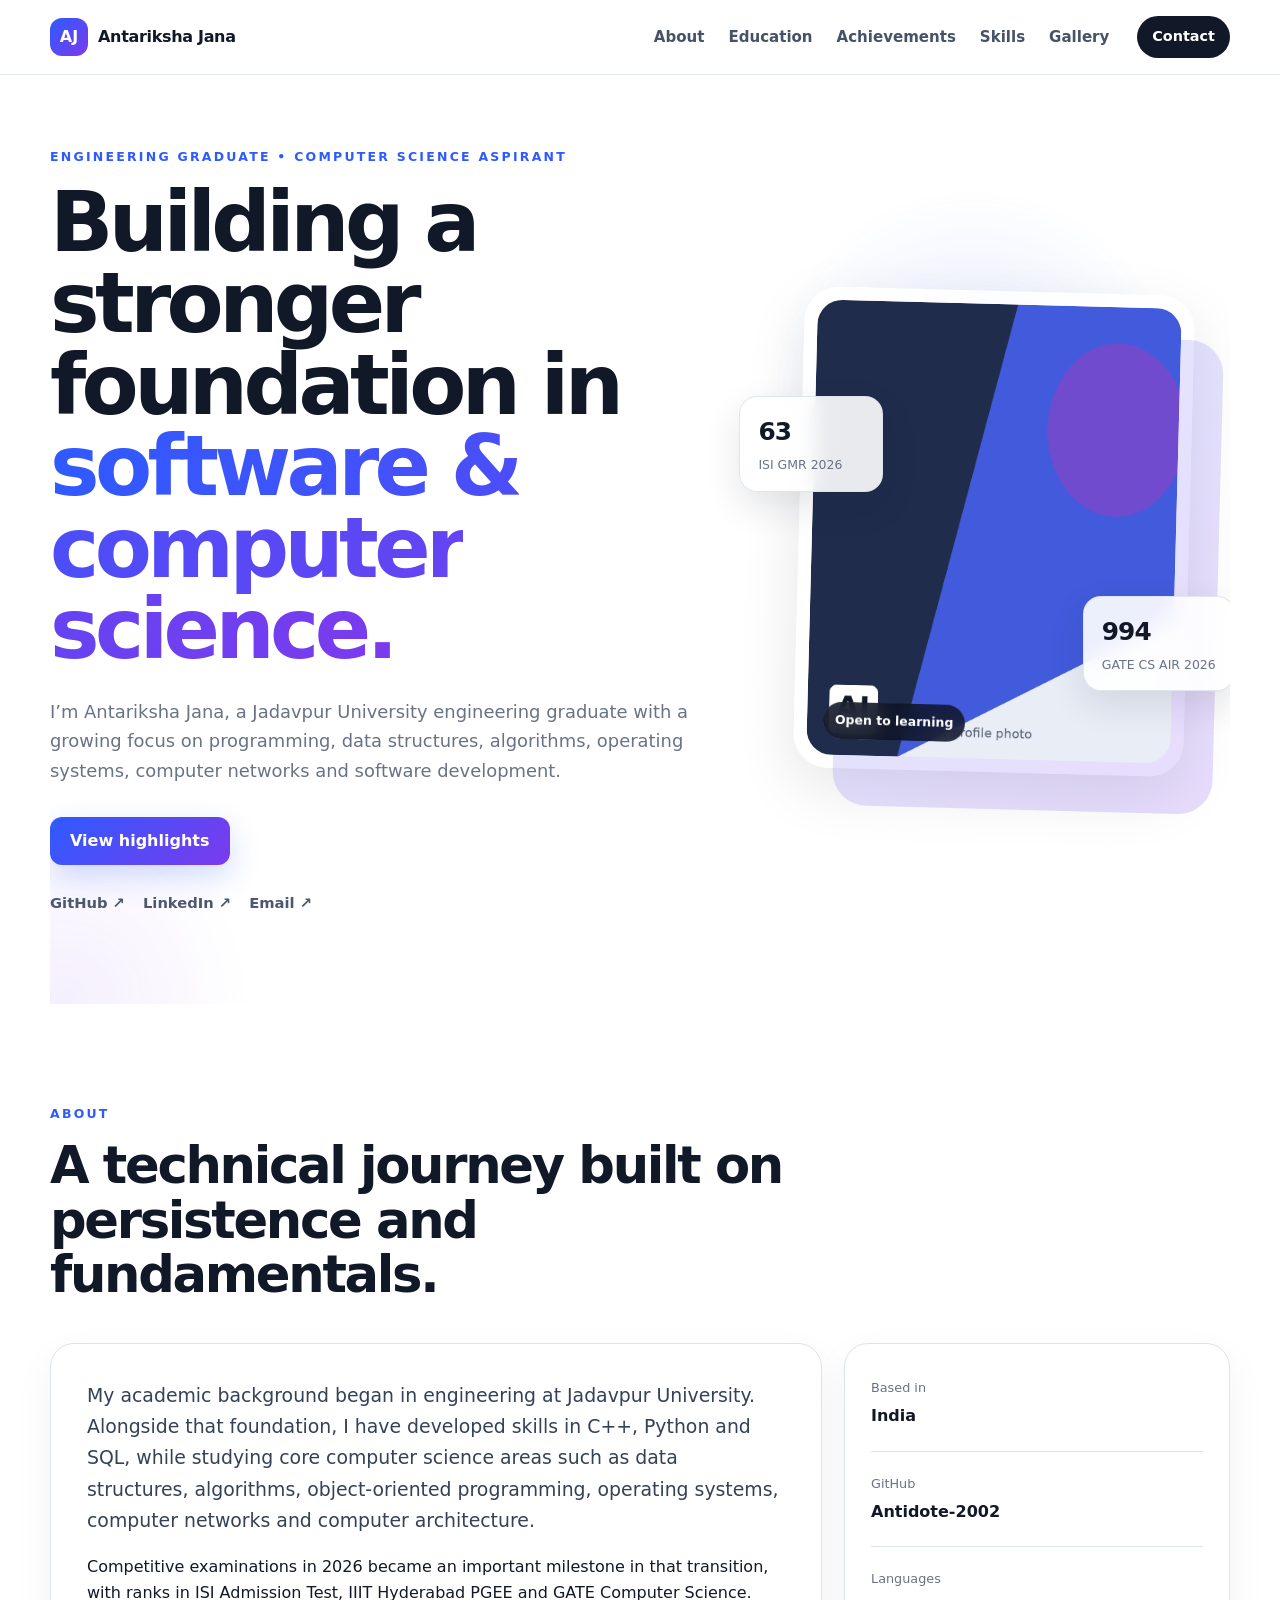
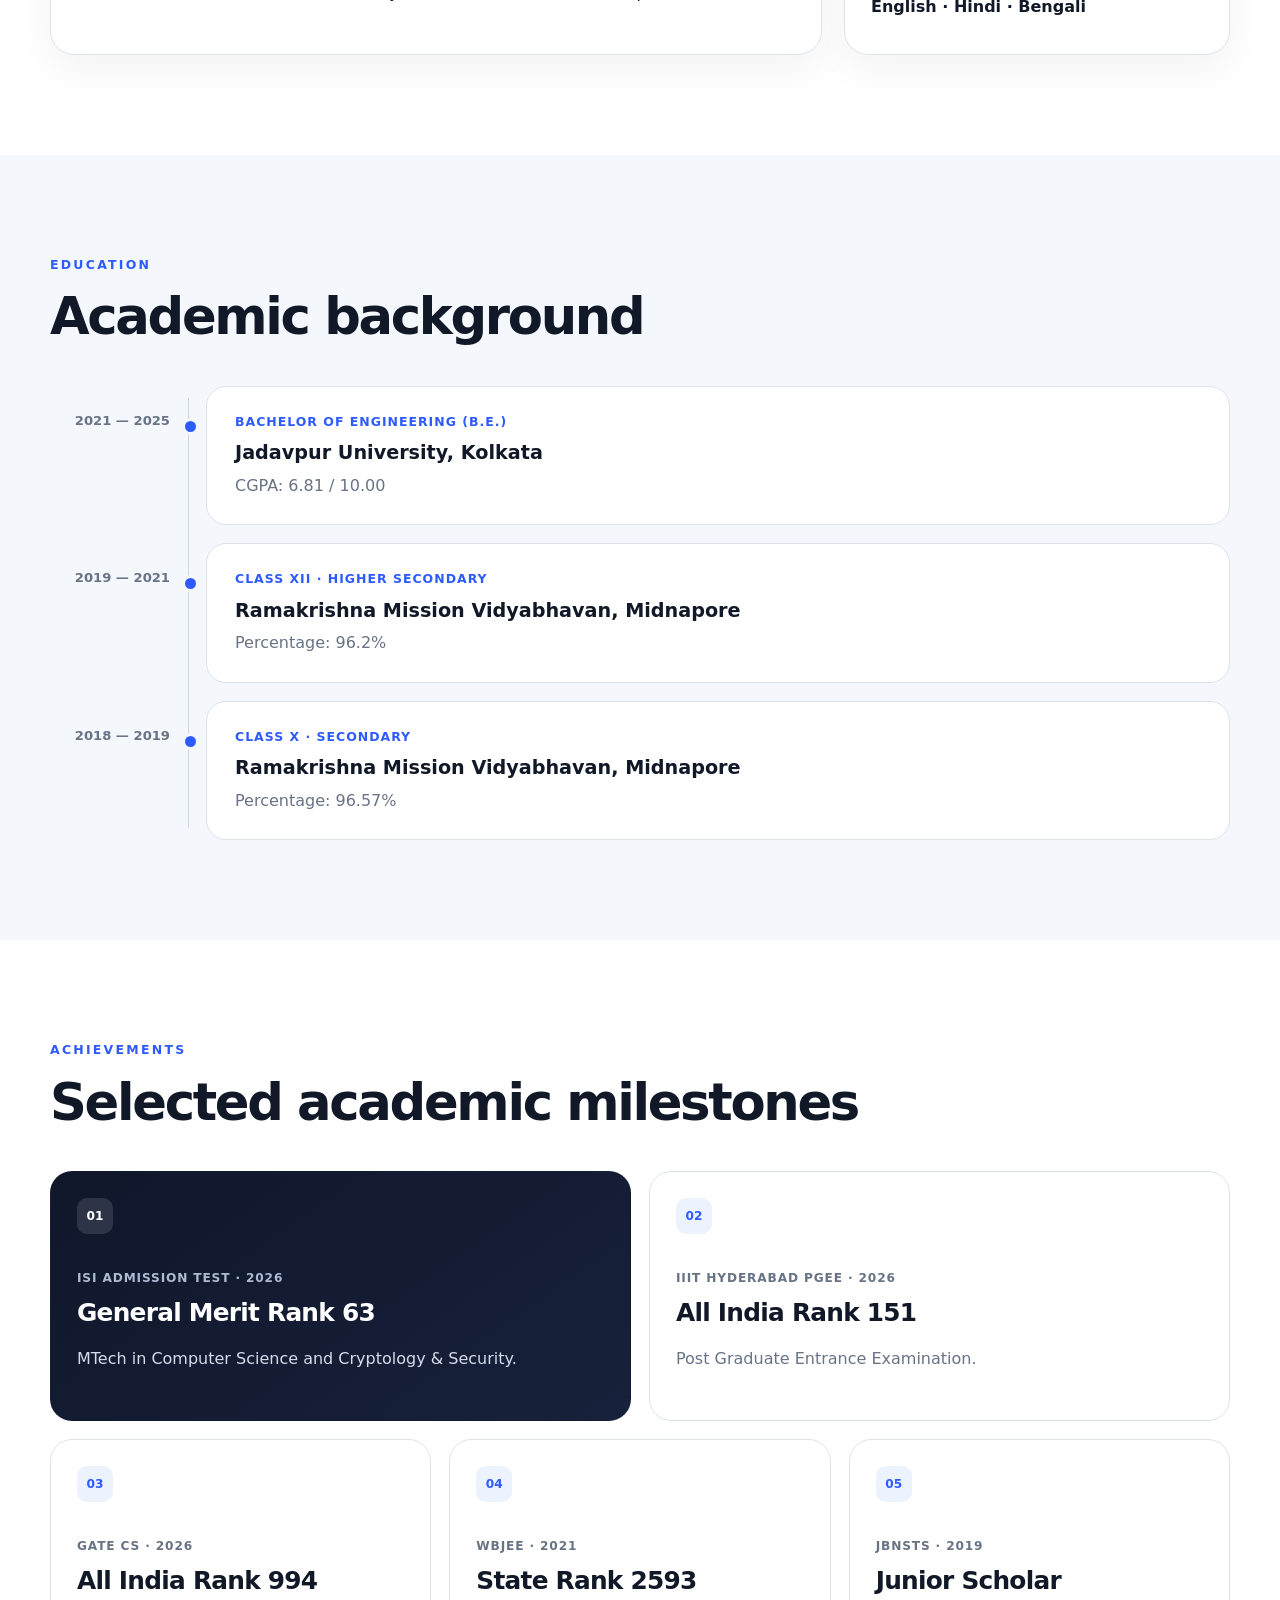
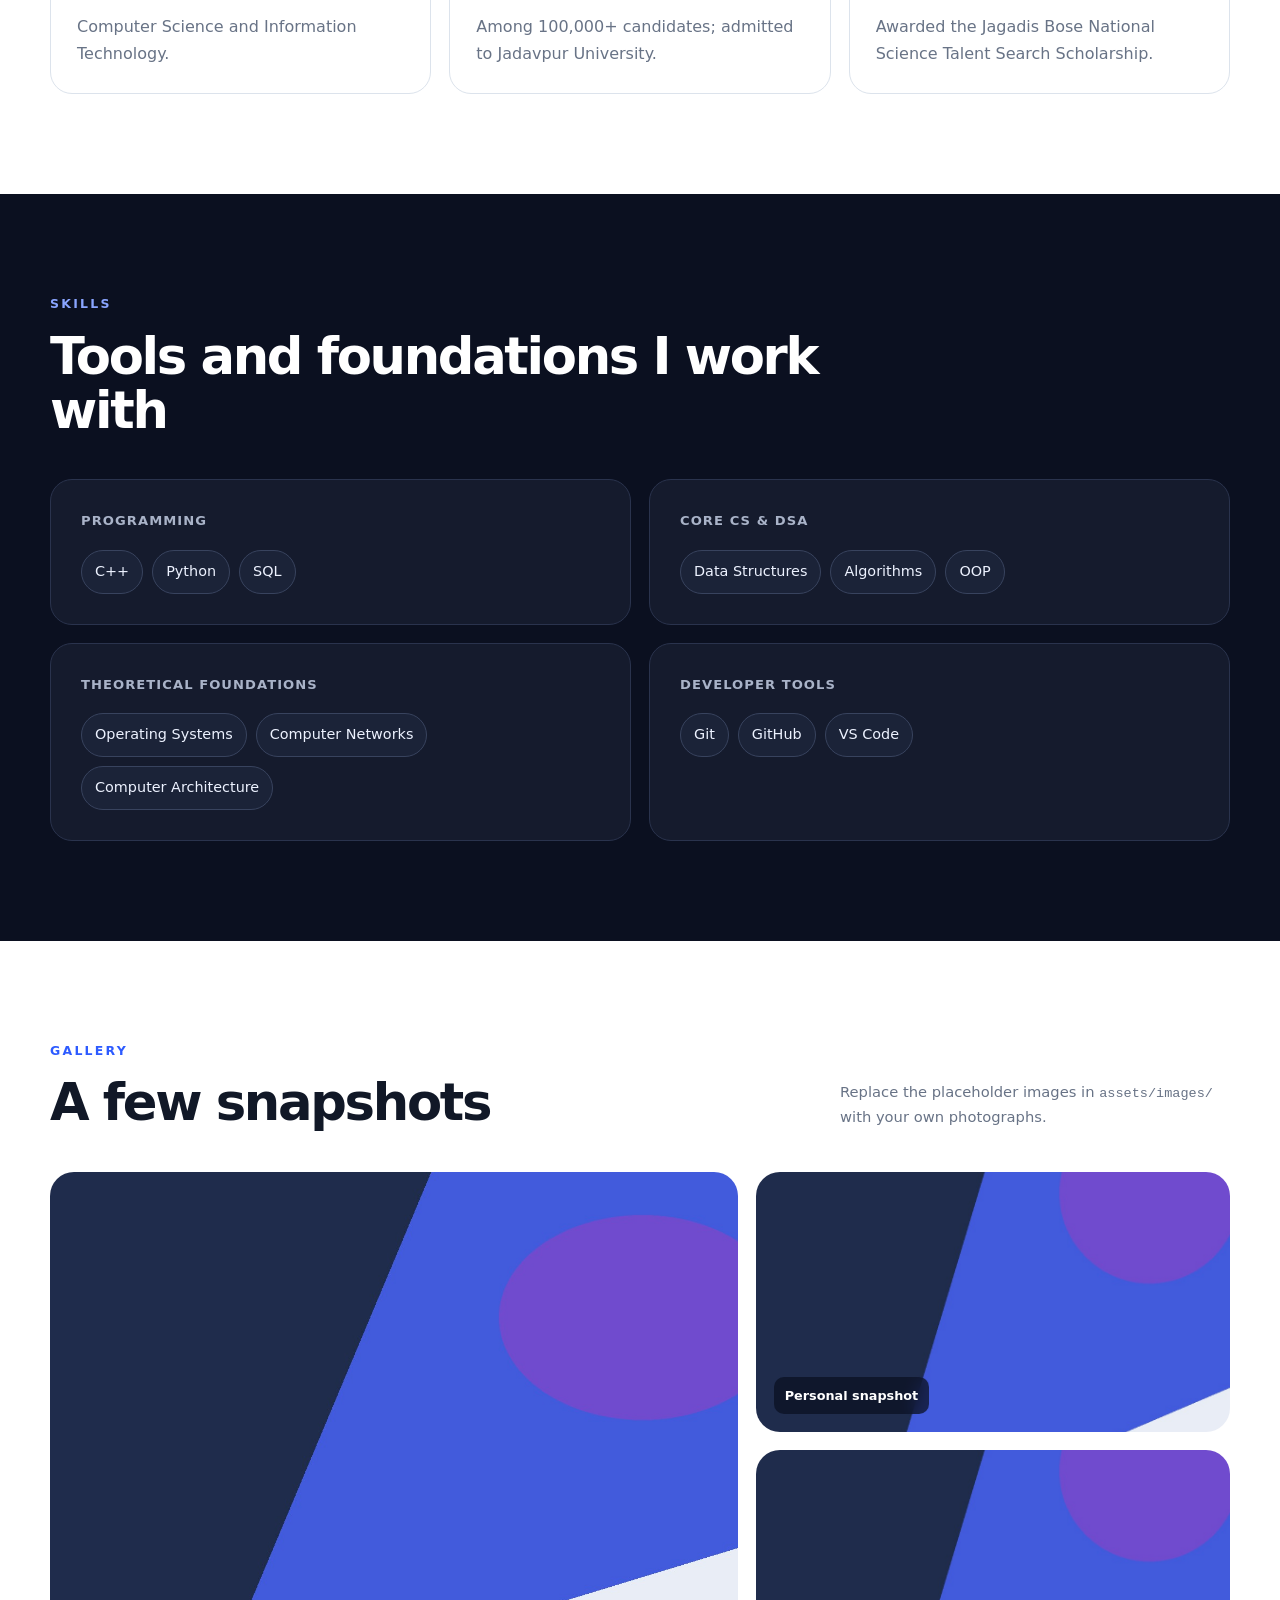
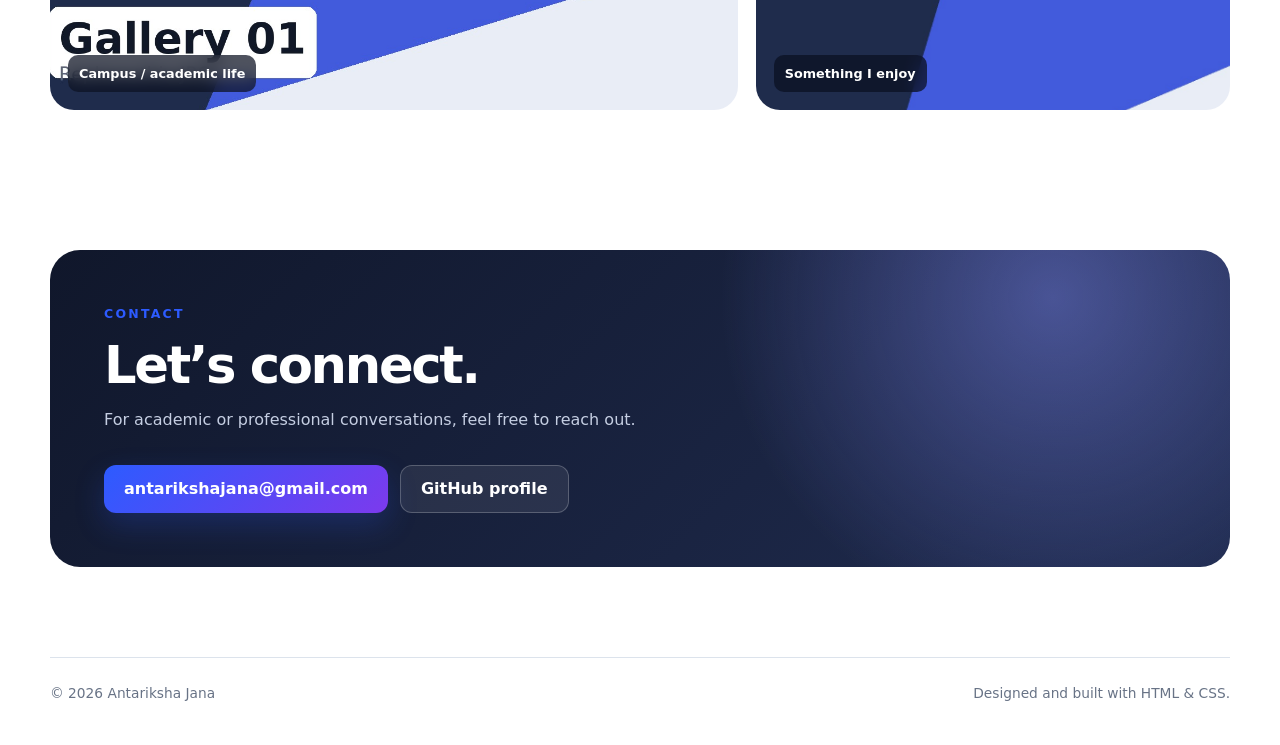
==== index.html @ b218d7a9 "Create personal page and styled SSD course page" ====
<!DOCTYPE html>
<html lang="en">
<head>
  <meta charset="UTF-8">
  <meta name="viewport" content="width=device-width, initial-scale=1.0">
  <meta name="description" content="Personal portfolio of Antariksha Jana">
  <title>Antariksha Jana | Portfolio</title>
  <link rel="stylesheet" href="style.css">
</head>
<body>
  <header class="site-header">
    <nav class="nav-shell" aria-label="Primary navigation">
      <a class="brand" href="#home" aria-label="Antariksha Jana home">
        <span class="brand-mark">AJ</span>
        <span class="brand-name">Antariksha Jana</span>
      </a>

      <ul class="nav-links">
        <li><a href="#about">About</a></li>
        <li><a href="#education">Education</a></li>
        <li><a href="#achievements">Achievements</a></li>
        <li><a href="#skills">Skills</a></li>
        <li><a href="#gallery">Gallery</a></li>
      </ul>

      <a class="nav-cta" href="mailto:antarikshajana@gmail.com">Contact</a>
    </nav>
  </header>

  <main>
    <section class="hero" id="home">
      <div class="hero-glow hero-glow-one"></div>
      <div class="hero-glow hero-glow-two"></div>

      <div class="hero-copy">
        <p class="eyebrow">ENGINEERING GRADUATE • COMPUTER SCIENCE ASPIRANT</p>
        <h1>Building a stronger foundation in <span>software & computer science.</span></h1>
        <p class="hero-text">
          I’m Antariksha Jana, a Jadavpur University engineering graduate with a growing focus on
          programming, data structures, algorithms, operating systems, computer networks and software development.
        </p>

        <div class="hero-actions">
          <a class="button button-primary" href="#achievements">View highlights</a>
        </div>

        <div class="hero-links">
          <a href="https://github.com/Antidote-2002" target="_blank" rel="noopener">GitHub ↗</a>
          <!-- Replace the LinkedIn URL below with your exact profile URL. -->
          <a href="https://www.linkedin.com/" target="_blank" rel="noopener">LinkedIn ↗</a>
          <a href="mailto:antarikshajana@gmail.com">Email ↗</a>
        </div>
      </div>

      <div class="hero-visual">
        <div class="portrait-frame">
          <img src="assets/images/profile.jpg" alt="Portrait of Antariksha Jana">
          <span class="portrait-badge">Open to learning</span>
        </div>

        <div class="stat-card stat-card-one">
          <strong>63</strong>
          <span>ISI GMR 2026</span>
        </div>

        <div class="stat-card stat-card-two">
          <strong>994</strong>
          <span>GATE CS AIR 2026</span>
        </div>
      </div>
    </section>

    <section class="section" id="about">
      <div class="section-intro">
        <p class="eyebrow">ABOUT</p>
        <h2>A technical journey built on persistence and fundamentals.</h2>
      </div>

      <div class="about-grid">
        <article class="panel about-main">
          <p class="lead">
            My academic background began in engineering at Jadavpur University. Alongside that foundation,
            I have developed skills in C++, Python and SQL, while studying core computer science areas such
            as data structures, algorithms, object-oriented programming, operating systems, computer networks
            and computer architecture.
          </p>
          <p>
            Competitive examinations in 2026 became an important milestone in that transition, with ranks in
            ISI Admission Test, IIIT Hyderabad PGEE and GATE Computer Science.
          </p>
        </article>

        <aside class="panel quick-facts">
          <div>
            <span>Based in</span>
            <strong>India</strong>
          </div>
          <div>
            <span>GitHub</span>
            <strong>Antidote-2002</strong>
          </div>
          <div>
            <span>Languages</span>
            <strong>English · Hindi · Bengali</strong>
          </div>
        </aside>
      </div>
    </section>

    <section class="section section-soft" id="education">
      <div class="section-intro">
        <p class="eyebrow">EDUCATION</p>
        <h2>Academic background</h2>
      </div>

      <div class="timeline">
        <article class="timeline-item">
          <span class="timeline-year">2021 — 2025</span>
          <div class="timeline-card">
            <p class="timeline-kicker">Bachelor of Engineering (B.E.)</p>
            <h3>Jadavpur University, Kolkata</h3>
            <p>CGPA: 6.81 / 10.00</p>
          </div>
        </article>

        <article class="timeline-item">
          <span class="timeline-year">2019 — 2021</span>
          <div class="timeline-card">
            <p class="timeline-kicker">Class XII · Higher Secondary</p>
            <h3>Ramakrishna Mission Vidyabhavan, Midnapore</h3>
            <p>Percentage: 96.2%</p>
          </div>
        </article>

        <article class="timeline-item">
          <span class="timeline-year">2018 — 2019</span>
          <div class="timeline-card">
            <p class="timeline-kicker">Class X · Secondary</p>
            <h3>Ramakrishna Mission Vidyabhavan, Midnapore</h3>
            <p>Percentage: 96.57%</p>
          </div>
        </article>
      </div>
    </section>

    <section class="section" id="achievements">
      <div class="section-intro">
        <p class="eyebrow">ACHIEVEMENTS</p>
        <h2>Selected academic milestones</h2>
      </div>

      <div class="achievement-grid">
        <article class="achievement-card feature-card">
          <span class="achievement-number">01</span>
          <p class="achievement-tag">ISI Admission Test · 2026</p>
          <h3>General Merit Rank 63</h3>
          <p>MTech in Computer Science and Cryptology & Security.</p>
        </article>

        <article class="achievement-card">
          <span class="achievement-number">02</span>
          <p class="achievement-tag">IIIT Hyderabad PGEE · 2026</p>
          <h3>All India Rank 151</h3>
          <p>Post Graduate Entrance Examination.</p>
        </article>

        <article class="achievement-card">
          <span class="achievement-number">03</span>
          <p class="achievement-tag">GATE CS · 2026</p>
          <h3>All India Rank 994</h3>
          <p>Computer Science and Information Technology.</p>
        </article>

        <article class="achievement-card">
          <span class="achievement-number">04</span>
          <p class="achievement-tag">WBJEE · 2021</p>
          <h3>State Rank 2593</h3>
          <p>Among 100,000+ candidates; admitted to Jadavpur University.</p>
        </article>

        <article class="achievement-card">
          <span class="achievement-number">05</span>
          <p class="achievement-tag">JBNSTS · 2019</p>
          <h3>Junior Scholar</h3>
          <p>Awarded the Jagadis Bose National Science Talent Search Scholarship.</p>
        </article>
      </div>
    </section>

    <section class="section section-dark" id="skills">
      <div class="section-intro">
        <p class="eyebrow">SKILLS</p>
        <h2>Tools and foundations I work with</h2>
      </div>

      <div class="skills-grid">
        <article class="skill-group">
          <p>Programming</p>
          <div class="chips">
            <span>C++</span><span>Python</span><span>SQL</span>
          </div>
        </article>

        <article class="skill-group">
          <p>Core CS & DSA</p>
          <div class="chips">
            <span>Data Structures</span><span>Algorithms</span><span>OOP</span>
          </div>
        </article>

        <article class="skill-group">
          <p>Theoretical Foundations</p>
          <div class="chips">
            <span>Operating Systems</span><span>Computer Networks</span><span>Computer Architecture</span>
          </div>
        </article>

        <article class="skill-group">
          <p>Developer Tools</p>
          <div class="chips">
            <span>Git</span><span>GitHub</span><span>VS Code</span>
          </div>
        </article>
      </div>
    </section>

    <section class="section" id="gallery">
      <div class="section-intro gallery-heading">
        <div>
          <p class="eyebrow">GALLERY</p>
          <h2>A few snapshots</h2>
        </div>
        <p class="gallery-note">
          Replace the placeholder images in <code>assets/images/</code> with your own photographs.
        </p>
      </div>

      <div class="gallery-grid">
        <figure class="gallery-item gallery-wide">
          <img src="assets/images/gallery-1.jpg" alt="Gallery photograph 1">
          <figcaption>Campus / academic life</figcaption>
        </figure>

        <figure class="gallery-item">
          <img src="assets/images/gallery-2.jpg" alt="Gallery photograph 2">
          <figcaption>Personal snapshot</figcaption>
        </figure>

        <figure class="gallery-item">
          <img src="assets/images/gallery-3.jpg" alt="Gallery photograph 3">
          <figcaption>Something I enjoy</figcaption>
        </figure>
      </div>
    </section>

    <section class="contact-section">
      <p class="eyebrow">CONTACT</p>
      <h2>Let’s connect.</h2>
      <p>For academic or professional conversations, feel free to reach out.</p>

      <div class="contact-actions">
        <a class="button button-primary" href="mailto:antarikshajana@gmail.com">antarikshajana@gmail.com</a>
        <a class="button button-secondary light-button" href="https://github.com/Antidote-2002" target="_blank" rel="noopener">GitHub profile</a>
      </div>
    </section>
  </main>

  <footer>
    <p>© 2026 Antariksha Jana</p>
    <p>Designed and built with HTML & CSS.</p>
  </footer>
</body>
</html>
---- style.css ----
:root {
  --ink: #111827;
  --muted: #687386;
  --line: #dce3ec;
  --surface: #ffffff;
  --soft: #f4f7fb;
  --accent: #2d5bff;
  --accent-2: #7c3aed;
  --dark: #0b1020;
  --dark-2: #151b2d;
  --radius: 24px;
  --shadow: 0 20px 60px rgba(15, 23, 42, 0.10);
}

* {
  box-sizing: border-box;
  margin: 0;
  padding: 0;
}

html {
  scroll-behavior: smooth;
}

body {
  font-family: Inter, ui-sans-serif, system-ui, -apple-system, BlinkMacSystemFont, "Segoe UI", sans-serif;
  color: var(--ink);
  background: var(--surface);
  line-height: 1.65;
}

a {
  color: inherit;
}

img {
  display: block;
  width: 100%;
}

code {
  font-family: "SFMono-Regular", Consolas, monospace;
  font-size: 0.92em;
}

.site-header {
  position: sticky;
  top: 0;
  z-index: 100;
  border-bottom: 1px solid rgba(220, 227, 236, 0.75);
  background: rgba(255, 255, 255, 0.88);
  backdrop-filter: blur(18px);
}

.nav-shell {
  width: min(1180px, calc(100% - 36px));
  margin: 0 auto;
  min-height: 74px;
  display: flex;
  align-items: center;
  gap: 28px;
}

.brand {
  display: flex;
  align-items: center;
  gap: 10px;
  text-decoration: none;
  font-weight: 800;
  margin-right: auto;
}

.brand-mark {
  width: 38px;
  height: 38px;
  display: grid;
  place-items: center;
  border-radius: 12px;
  color: #fff;
  background: linear-gradient(135deg, var(--accent), var(--accent-2));
}

.brand-name {
  letter-spacing: -0.02em;
}

.nav-links {
  display: flex;
  list-style: none;
  gap: 24px;
}

.nav-links a {
  text-decoration: none;
  color: #455268;
  font-size: 0.94rem;
  font-weight: 650;
  position: relative;
}

.nav-links a::after {
  content: "";
  position: absolute;
  left: 0;
  bottom: -6px;
  width: 100%;
  height: 2px;
  border-radius: 999px;
  background: var(--accent);
  transform: scaleX(0);
  transform-origin: right;
  transition: transform 180ms ease;
}

.nav-links a:hover::after {
  transform: scaleX(1);
  transform-origin: left;
}

.nav-cta {
  text-decoration: none;
  padding: 9px 15px;
  border-radius: 999px;
  color: #fff;
  background: var(--ink);
  font-size: 0.9rem;
  font-weight: 750;
}

.hero {
  position: relative;
  overflow: hidden;
  width: min(1180px, calc(100% - 36px));
  margin: 0 auto;
  min-height: 690px;
  display: grid;
  grid-template-columns: 1.15fr 0.85fr;
  align-items: center;
  gap: 70px;
  padding: 72px 0 88px;
}

.hero-glow {
  position: absolute;
  border-radius: 50%;
  filter: blur(6px);
  z-index: -1;
  opacity: 0.5;
}

.hero-glow-one {
  width: 420px;
  height: 420px;
  right: 4%;
  top: 12%;
  background: radial-gradient(circle, rgba(45, 91, 255, 0.25), transparent 70%);
}

.hero-glow-two {
  width: 380px;
  height: 380px;
  left: -15%;
  bottom: -20%;
  background: radial-gradient(circle, rgba(124, 58, 237, 0.16), transparent 70%);
}

.eyebrow {
  font-size: 0.78rem;
  letter-spacing: 0.18em;
  font-weight: 850;
  color: var(--accent);
  margin-bottom: 14px;
}

.hero h1 {
  max-width: 760px;
  font-size: clamp(3rem, 6.5vw, 5.8rem);
  line-height: 0.98;
  letter-spacing: -0.055em;
  margin-bottom: 26px;
}

.hero h1 span {
  background: linear-gradient(120deg, var(--accent), var(--accent-2));
  -webkit-background-clip: text;
  background-clip: text;
  color: transparent;
}

.hero-text {
  max-width: 700px;
  color: var(--muted);
  font-size: 1.12rem;
}

.hero-actions,
.contact-actions {
  margin-top: 32px;
  display: flex;
  flex-wrap: wrap;
  gap: 12px;
}

.button {
  display: inline-flex;
  align-items: center;
  justify-content: center;
  min-height: 48px;
  padding: 0 20px;
  border-radius: 12px;
  text-decoration: none;
  font-weight: 800;
  transition: transform 180ms ease, box-shadow 180ms ease;
}

.button:hover {
  transform: translateY(-2px);
}

.button-primary {
  color: #fff;
  background: linear-gradient(135deg, var(--accent), var(--accent-2));
  box-shadow: 0 12px 30px rgba(45, 91, 255, 0.22);
}

.button-secondary {
  border: 1px solid var(--line);
  background: #fff;
}

.hero-links {
  display: flex;
  flex-wrap: wrap;
  gap: 18px;
  margin-top: 26px;
}

.hero-links a {
  text-decoration: none;
  color: #4b5870;
  font-size: 0.92rem;
  font-weight: 700;
}

.hero-links a:hover {
  color: var(--accent);
}

.hero-visual {
  position: relative;
  min-height: 500px;
  display: grid;
  place-items: center;
}

.portrait-frame {
  position: relative;
  width: min(390px, 90%);
  padding: 12px;
  border: 1px solid rgba(255, 255, 255, 0.75);
  border-radius: 34px;
  background: rgba(255, 255, 255, 0.82);
  box-shadow: var(--shadow);
  transform: rotate(1.5deg);
}

.portrait-frame::before {
  content: "";
  position: absolute;
  inset: 9% -8% -8% 10%;
  border-radius: 34px;
  background: linear-gradient(135deg, rgba(45, 91, 255, 0.14), rgba(124, 58, 237, 0.18));
  z-index: -1;
}

.portrait-frame img {
  aspect-ratio: 4 / 5;
  object-fit: cover;
  border-radius: 25px;
}

.portrait-badge {
  position: absolute;
  left: 28px;
  bottom: 28px;
  padding: 8px 12px;
  border-radius: 999px;
  color: #fff;
  background: rgba(11, 16, 32, 0.82);
  backdrop-filter: blur(10px);
  font-size: 0.78rem;
  font-weight: 800;
}

.stat-card {
  position: absolute;
  display: grid;
  gap: 2px;
  min-width: 144px;
  padding: 15px 18px;
  border: 1px solid rgba(220, 227, 236, 0.88);
  border-radius: 18px;
  background: rgba(255, 255, 255, 0.9);
  box-shadow: 0 14px 36px rgba(15, 23, 42, 0.11);
  backdrop-filter: blur(10px);
}

.stat-card strong {
  font-size: 1.55rem;
  letter-spacing: -0.04em;
}

.stat-card span {
  color: var(--muted);
  font-size: 0.78rem;
}

.stat-card-one {
  left: -4%;
  top: 23%;
}

.stat-card-two {
  right: -1%;
  bottom: 18%;
}

.section {
  padding: 100px 0;
}

.section > * {
  width: min(1180px, calc(100% - 36px));
  margin-left: auto;
  margin-right: auto;
}

.section-soft {
  background: var(--soft);
}

.section-intro {
  margin-bottom: 42px;
}

.section-intro h2,
.contact-section h2 {
  max-width: 820px;
  font-size: clamp(2.25rem, 4vw, 4rem);
  line-height: 1.06;
  letter-spacing: -0.045em;
}

.about-grid {
  display: grid;
  grid-template-columns: 1.5fr 0.75fr;
  gap: 22px;
}

.panel {
  border: 1px solid var(--line);
  border-radius: var(--radius);
  background: #fff;
  box-shadow: 0 14px 40px rgba(15, 23, 42, 0.05);
}

.about-main {
  padding: 36px;
}

.about-main .lead {
  font-size: 1.18rem;
  color: #344157;
  margin-bottom: 18px;
}

.quick-facts {
  padding: 12px 26px;
}

.quick-facts > div {
  padding: 21px 0;
  border-bottom: 1px solid var(--line);
}

.quick-facts > div:last-child {
  border-bottom: 0;
}

.quick-facts span {
  display: block;
  color: var(--muted);
  font-size: 0.8rem;
  margin-bottom: 5px;
}

.quick-facts strong {
  font-size: 1rem;
}

.timeline {
  position: relative;
  display: grid;
  gap: 18px;
}

.timeline::before {
  content: "";
  position: absolute;
  left: 138px;
  top: 12px;
  bottom: 12px;
  width: 1px;
  background: #cdd6e4;
}

.timeline-item {
  display: grid;
  grid-template-columns: 120px 1fr;
  gap: 36px;
  align-items: start;
}

.timeline-year {
  color: var(--muted);
  font-size: 0.82rem;
  font-weight: 800;
  text-align: right;
  padding-top: 24px;
}

.timeline-card {
  position: relative;
  padding: 25px 28px;
  border: 1px solid var(--line);
  border-radius: 20px;
  background: #fff;
}

.timeline-card::before {
  content: "";
  position: absolute;
  width: 11px;
  height: 11px;
  left: -25px;
  top: 31px;
  border: 3px solid var(--soft);
  border-radius: 50%;
  background: var(--accent);
}

.timeline-kicker {
  color: var(--accent);
  font-size: 0.78rem;
  font-weight: 850;
  letter-spacing: 0.08em;
  text-transform: uppercase;
  margin-bottom: 5px;
}

.timeline-card h3 {
  margin-bottom: 4px;
  font-size: 1.2rem;
}

.timeline-card p:last-child {
  color: var(--muted);
}

.achievement-grid {
  display: grid;
  grid-template-columns: repeat(6, 1fr);
  gap: 18px;
}

.achievement-card {
  grid-column: span 2;
  min-height: 250px;
  padding: 26px;
  border: 1px solid var(--line);
  border-radius: 22px;
  background: #fff;
  transition: transform 180ms ease, box-shadow 180ms ease, border-color 180ms ease;
}

.achievement-card:hover {
  transform: translateY(-5px);
  border-color: #b8c6ff;
  box-shadow: var(--shadow);
}

.feature-card {
  grid-column: span 3;
  background: linear-gradient(145deg, #10172b, #17213b);
  color: #fff;
  border-color: transparent;
}

.feature-card + .achievement-card {
  grid-column: span 3;
}

.achievement-number {
  display: inline-grid;
  place-items: center;
  width: 36px;
  height: 36px;
  border-radius: 10px;
  background: #edf2ff;
  color: var(--accent);
  font-size: 0.76rem;
  font-weight: 900;
  margin-bottom: 34px;
}

.feature-card .achievement-number {
  background: rgba(255, 255, 255, 0.12);
  color: #fff;
}

.achievement-tag {
  color: var(--muted);
  font-size: 0.76rem;
  font-weight: 800;
  text-transform: uppercase;
  letter-spacing: 0.07em;
}

.feature-card .achievement-tag {
  color: #aeb9d2;
}

.achievement-card h3 {
  margin: 5px 0 12px;
  font-size: 1.55rem;
  letter-spacing: -0.03em;
}

.achievement-card > p:last-child {
  color: var(--muted);
}

.feature-card > p:last-child {
  color: #d5dcec;
}

.section-dark {
  color: #fff;
  background: var(--dark);
}

.section-dark .eyebrow {
  color: #8aa5ff;
}

.skills-grid {
  display: grid;
  grid-template-columns: repeat(2, 1fr);
  gap: 18px;
}

.skill-group {
  padding: 30px;
  border: 1px solid #2a334d;
  border-radius: 22px;
  background: var(--dark-2);
}

.skill-group > p {
  color: #a9b3c8;
  font-size: 0.82rem;
  font-weight: 850;
  letter-spacing: 0.08em;
  text-transform: uppercase;
  margin-bottom: 18px;
}

.chips {
  display: flex;
  flex-wrap: wrap;
  gap: 9px;
}

.chips span {
  padding: 9px 13px;
  border: 1px solid #38435e;
  border-radius: 999px;
  color: #edf2ff;
  background: #1b2338;
  font-size: 0.9rem;
}

.gallery-heading {
  display: flex;
  justify-content: space-between;
  align-items: end;
  gap: 28px;
}

.gallery-note {
  max-width: 390px;
  color: var(--muted);
  font-size: 0.92rem;
}

.gallery-grid {
  display: grid;
  grid-template-columns: 1.45fr 1fr;
  grid-template-rows: repeat(2, 260px);
  gap: 18px;
}

.gallery-item {
  position: relative;
  overflow: hidden;
  border-radius: var(--radius);
  background: #e6ebf2;
}

.gallery-wide {
  grid-row: 1 / span 2;
}

.gallery-item img {
  height: 100%;
  object-fit: cover;
  transition: transform 350ms ease;
}

.gallery-item:hover img {
  transform: scale(1.04);
}

.gallery-item figcaption {
  position: absolute;
  left: 18px;
  bottom: 18px;
  padding: 8px 11px;
  border-radius: 10px;
  color: #fff;
  background: rgba(11, 16, 32, 0.72);
  backdrop-filter: blur(8px);
  font-size: 0.8rem;
  font-weight: 750;
}

.contact-section {
  width: min(1180px, calc(100% - 36px));
  margin: 40px auto 90px;
  padding: 54px;
  border-radius: 30px;
  color: #fff;
  background:
    radial-gradient(circle at 85% 15%, rgba(129, 140, 248, 0.45), transparent 32%),
    linear-gradient(135deg, #10172b, #202c50);
}

.contact-section > p:not(.eyebrow) {
  max-width: 650px;
  margin-top: 14px;
  color: #c5cee2;
}

.light-button {
  color: #fff;
  background: rgba(255, 255, 255, 0.08);
  border-color: rgba(255, 255, 255, 0.22);
}

footer {
  width: min(1180px, calc(100% - 36px));
  margin: 0 auto;
  padding: 24px 0 40px;
  border-top: 1px solid var(--line);
  display: flex;
  justify-content: space-between;
  gap: 20px;
  color: var(--muted);
  font-size: 0.86rem;
}

@media (max-width: 980px) {
  .nav-links {
    display: none;
  }

  .hero {
    grid-template-columns: 1fr;
    gap: 24px;
    padding-top: 58px;
  }

  .hero-copy {
    text-align: center;
  }

  .hero-text {
    margin: 0 auto;
  }

  .hero-actions,
  .hero-links {
    justify-content: center;
  }

  .hero-visual {
    min-height: 470px;
  }

  .about-grid {
    grid-template-columns: 1fr;
  }

  .achievement-grid {
    grid-template-columns: repeat(2, 1fr);
  }

  .achievement-card,
  .feature-card,
  .feature-card + .achievement-card {
    grid-column: span 1;
  }
}

@media (max-width: 720px) {
  .brand-name {
    display: none;
  }

  .nav-shell {
    min-height: 66px;
  }

  .hero {
    min-height: auto;
  }

  .hero h1 {
    font-size: clamp(2.8rem, 14vw, 4.5rem);
  }

  .hero-visual {
    min-height: 410px;
  }

  .portrait-frame {
    width: min(320px, 86%);
  }

  .stat-card {
    min-width: 126px;
    padding: 12px 14px;
  }

  .stat-card-one {
    left: 0;
  }

  .stat-card-two {
    right: 0;
  }

  .section {
    padding: 72px 0;
  }

  .timeline::before {
    left: 7px;
  }

  .timeline-item {
    grid-template-columns: 1fr;
    gap: 8px;
    padding-left: 26px;
  }

  .timeline-year {
    text-align: left;
    padding: 0;
  }

  .timeline-card::before {
    left: -25px;
  }

  .achievement-grid,
  .skills-grid {
    grid-template-columns: 1fr;
  }

  .gallery-heading {
    display: block;
  }

  .gallery-note {
    margin-top: 16px;
  }

  .gallery-grid {
    grid-template-columns: 1fr;
    grid-template-rows: repeat(3, 280px);
  }

  .gallery-wide {
    grid-row: auto;
  }

  .contact-section {
    padding: 36px 24px;
  }

  footer {
    flex-direction: column;
  }
}

@media (max-width: 460px) {
  .nav-cta {
    padding: 8px 12px;
  }

  .hero-actions {
    flex-direction: column;
  }

  .button {
    width: 100%;
  }

  .hero-links {
    gap: 12px;
  }

  .stat-card {
    position: static;
    margin-top: 10px;
  }

  .hero-visual {
    display: flex;
    flex-direction: column;
    min-height: auto;
    padding-top: 18px;
  }
}
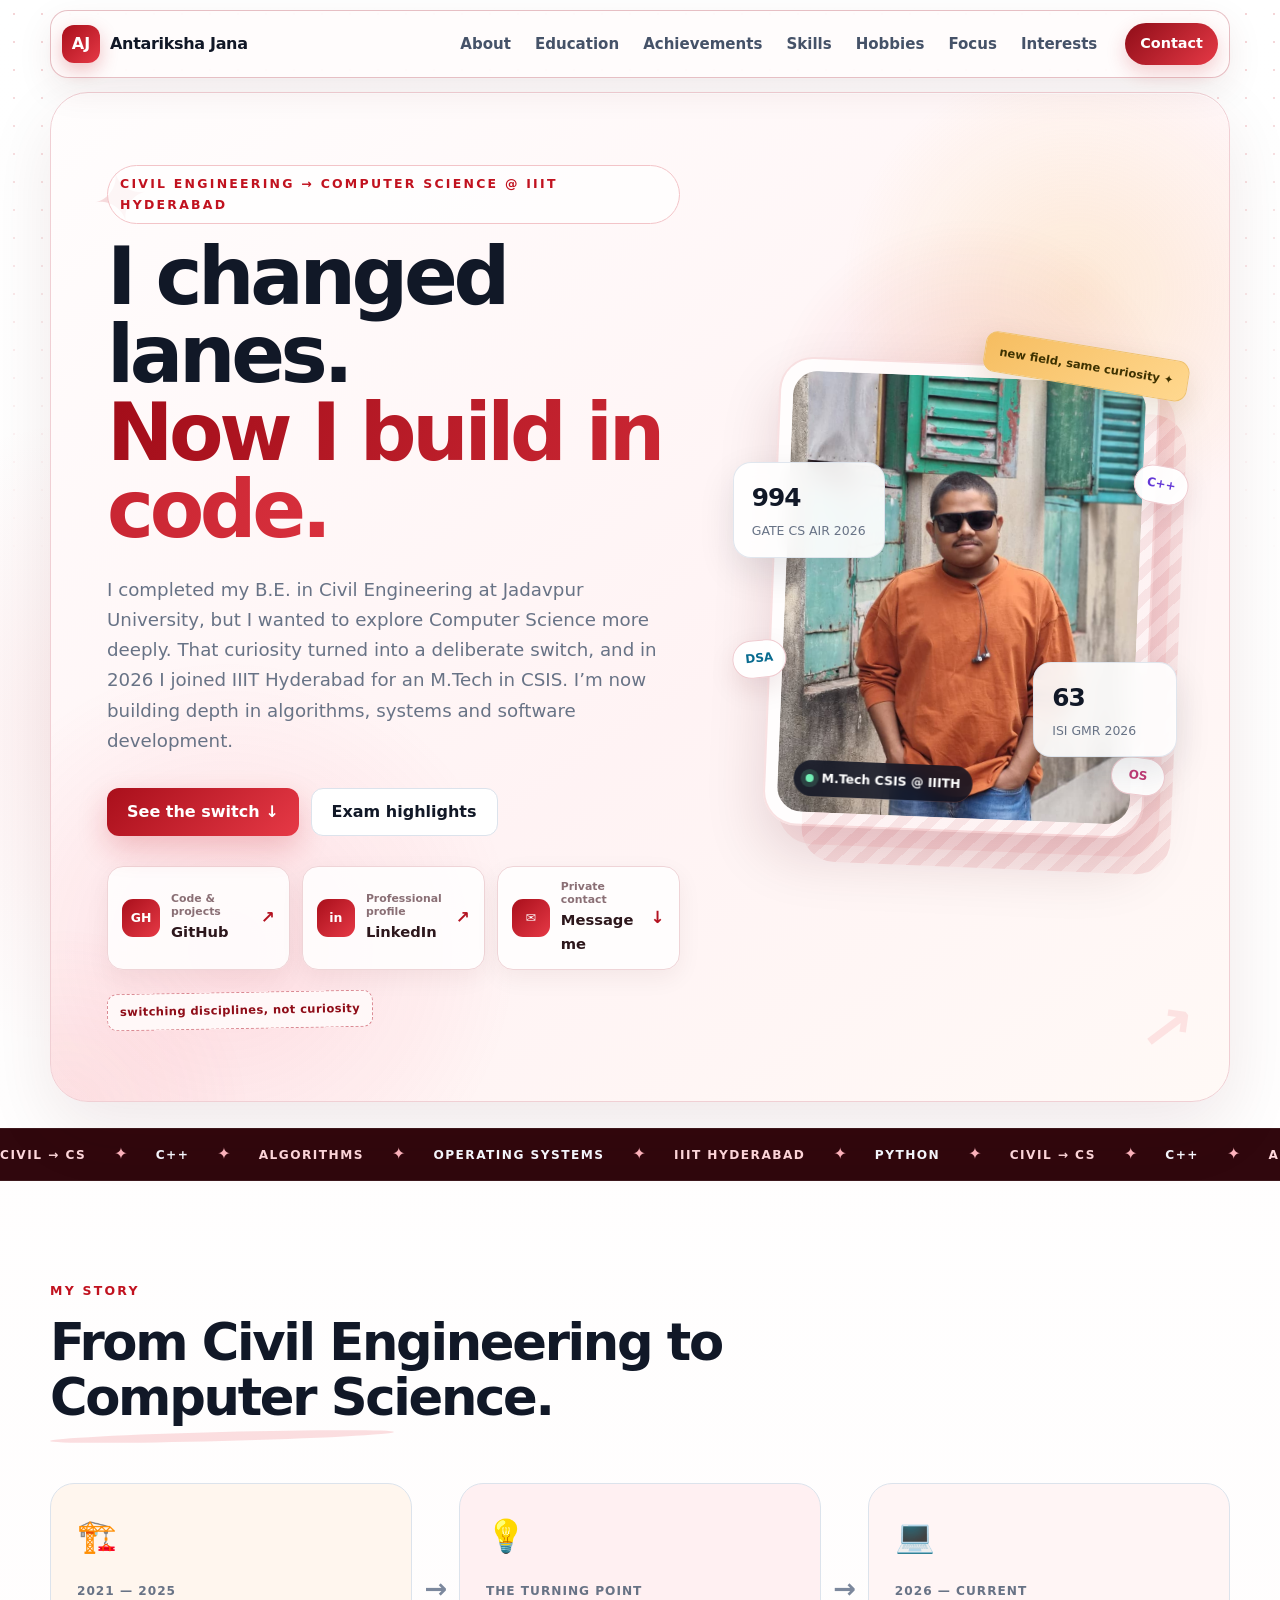
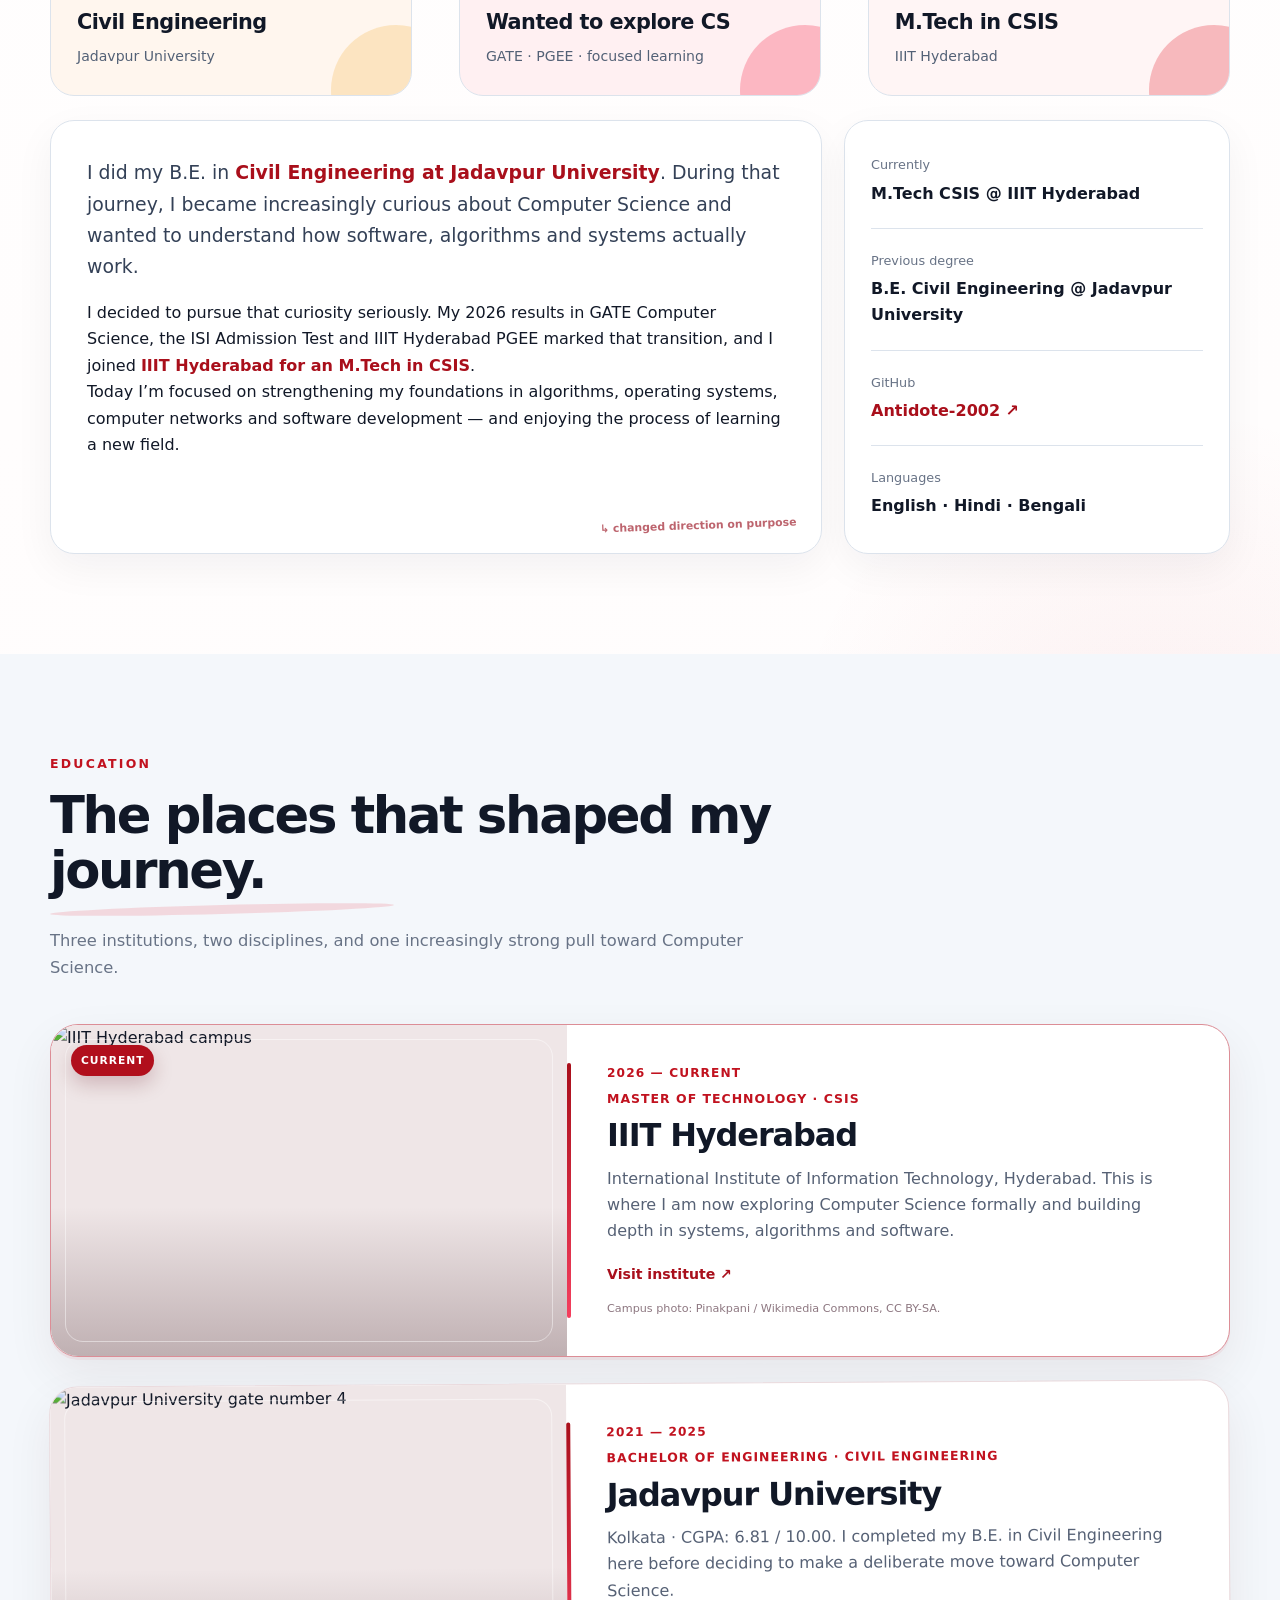
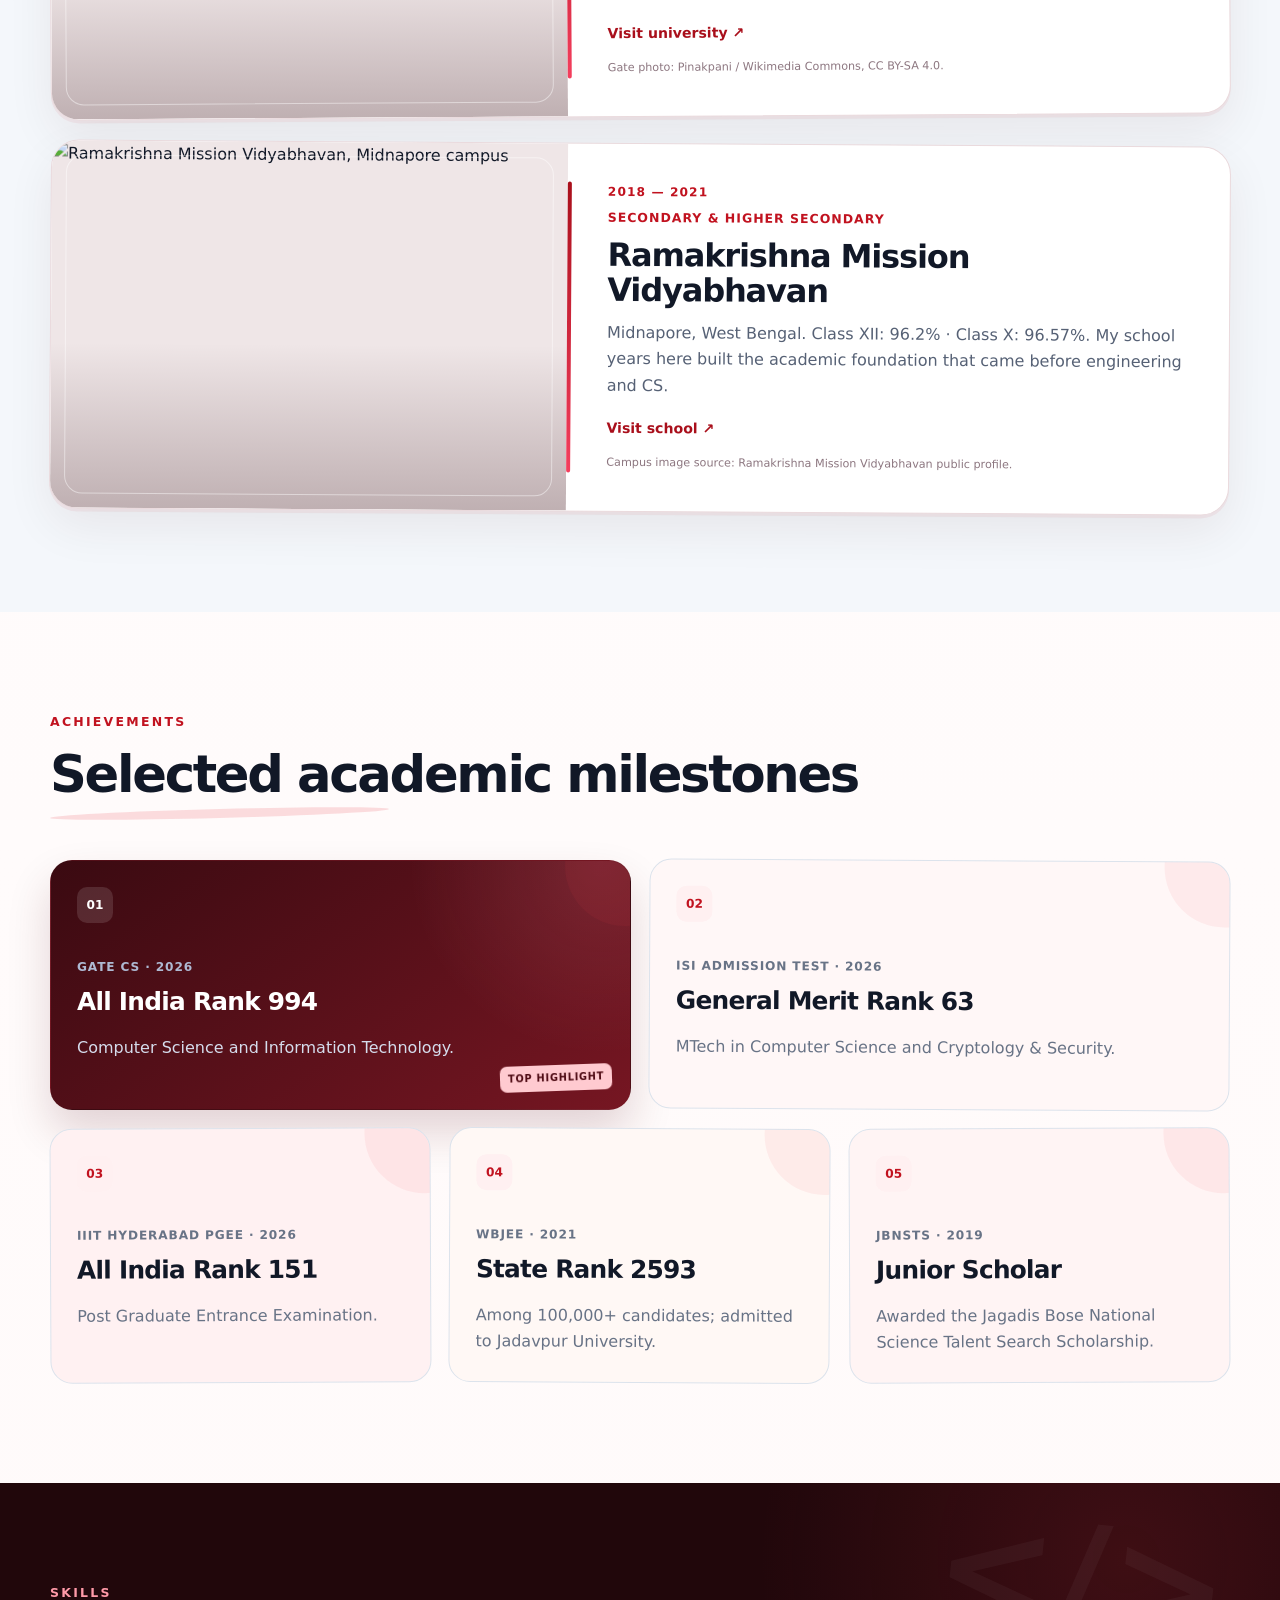
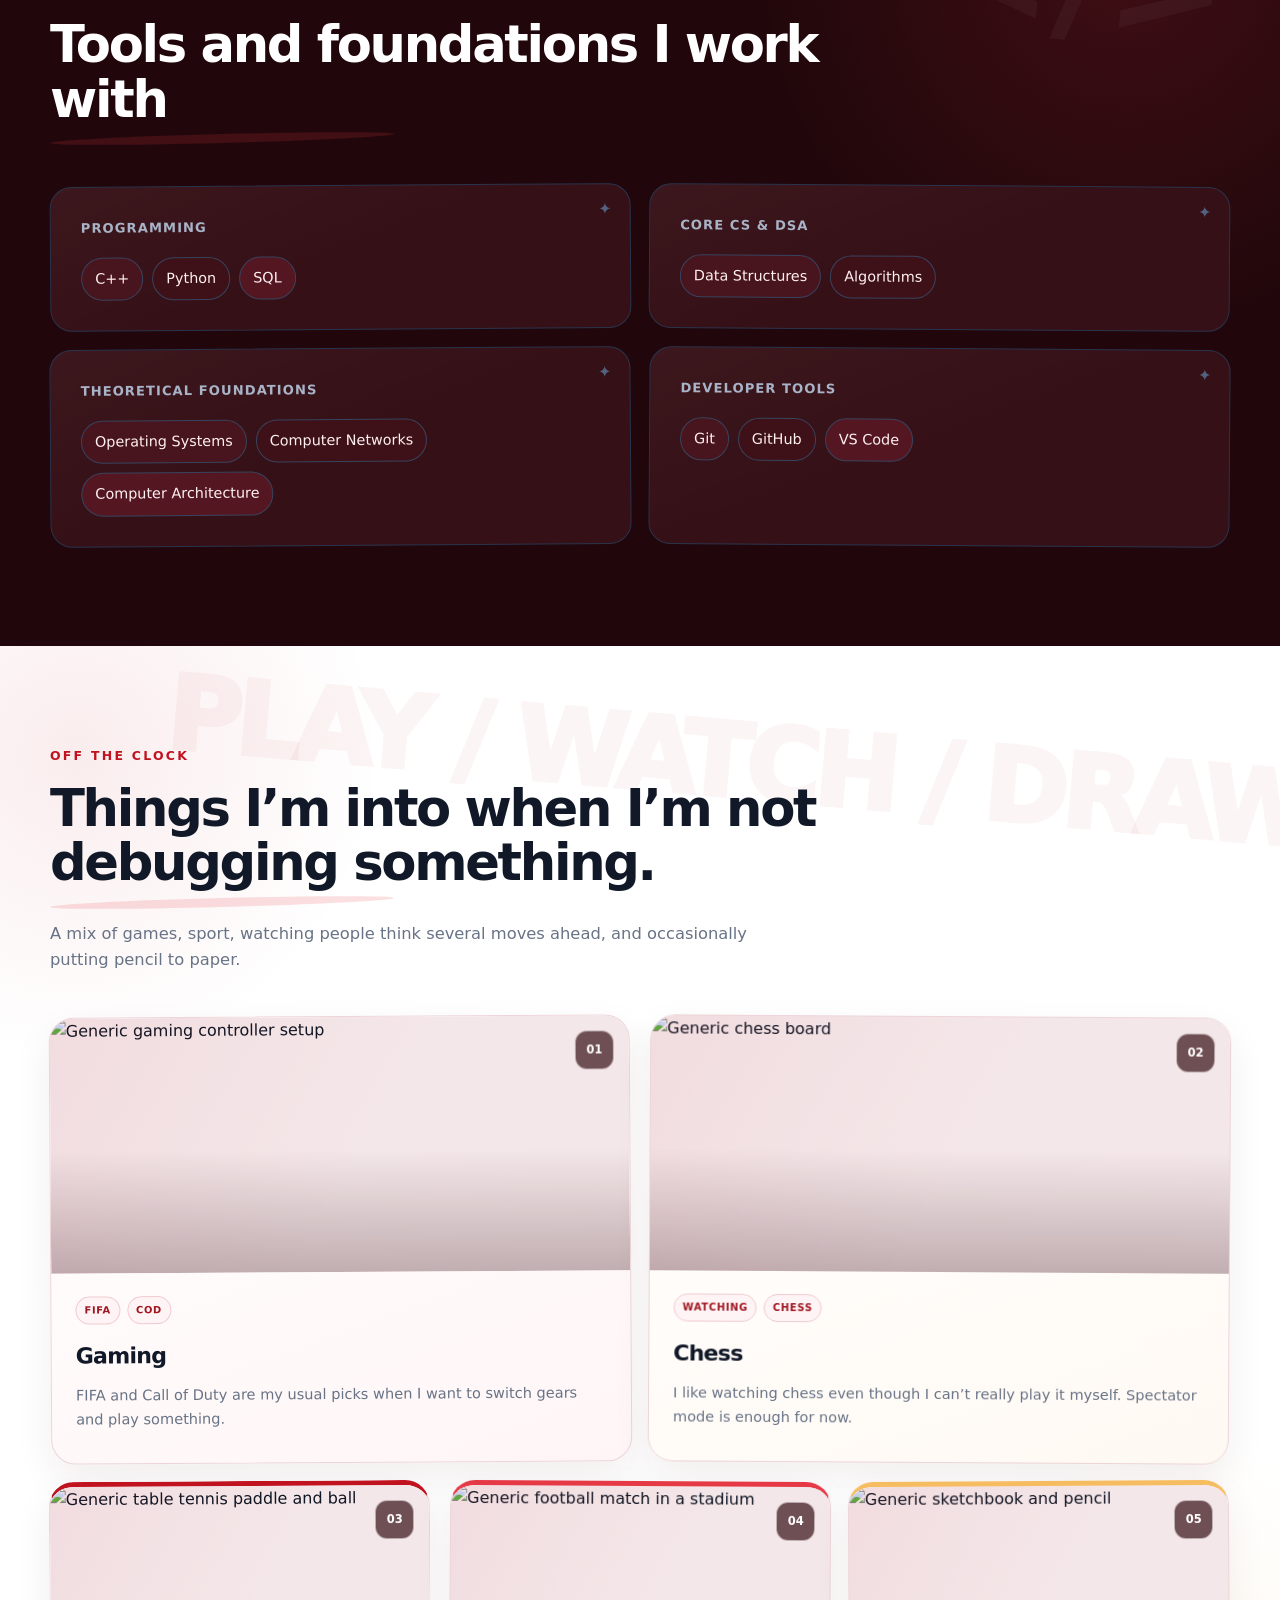
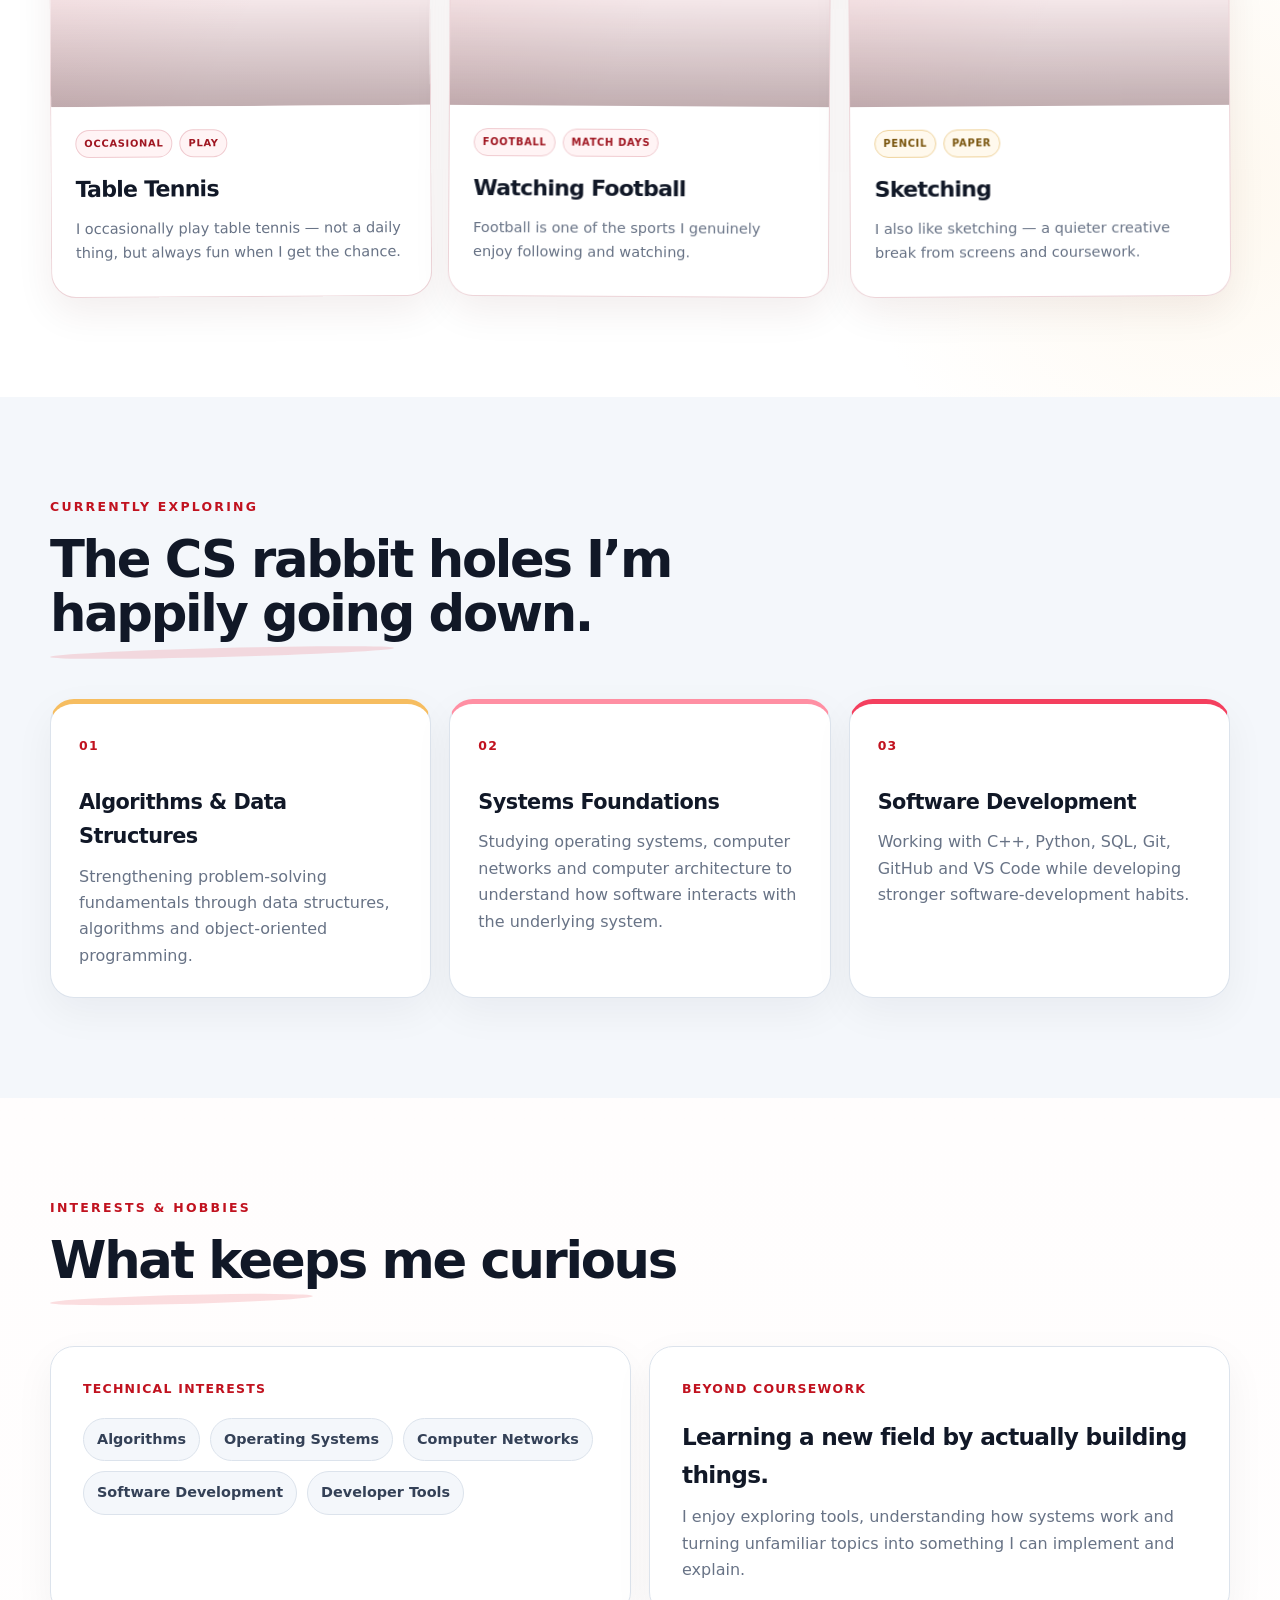
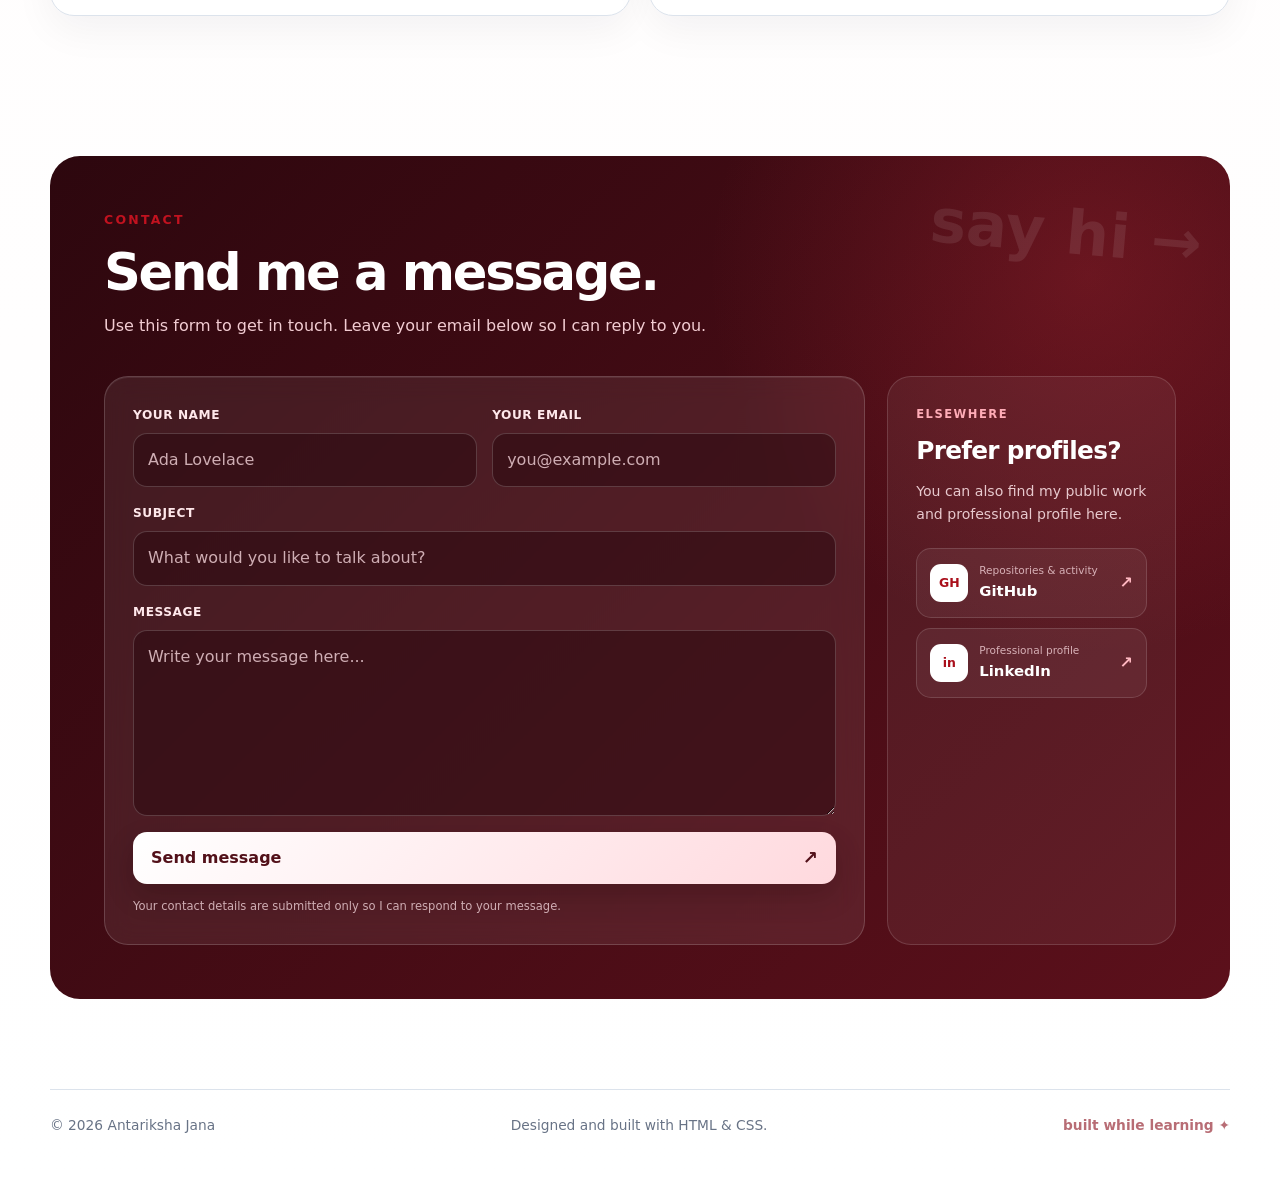
==== commit 7da925e9: "Publish updated portfolio with hobbies and contact form" ====
--- a/index.html
+++ b/index.html
@@ -6,6 +6,10 @@
   <meta name="description" content="Personal portfolio of Antariksha Jana">
   <title>Antariksha Jana | Portfolio</title>
   <link rel="stylesheet" href="style.css">
+  <link rel="icon" href="favicon.svg" type="image/svg+xml">
+  <link rel="icon" href="favicon.ico" sizes="any">
+  <link rel="icon" href="favicon-32x32.png" type="image/png" sizes="32x32">
+  <link rel="apple-touch-icon" href="apple-touch-icon.png" sizes="180x180">
 </head>
 <body>
   <header class="site-header">
@@ -20,10 +24,12 @@
         <li><a href="#education">Education</a></li>
         <li><a href="#achievements">Achievements</a></li>
         <li><a href="#skills">Skills</a></li>
-        <li><a href="#gallery">Gallery</a></li>
+        <li><a href="#hobbies">Hobbies</a></li>
+        <li><a href="#focus">Focus</a></li>
+        <li><a href="#interests">Interests</a></li>
       </ul>
 
-      <a class="nav-cta" href="mailto:antarikshajana@gmail.com">Contact</a>
+      <a class="nav-cta" href="#contact">Contact</a>
     </nav>
   </header>
 
@@ -33,71 +39,143 @@
       <div class="hero-glow hero-glow-two"></div>
 
       <div class="hero-copy">
-        <p class="eyebrow">ENGINEERING GRADUATE • COMPUTER SCIENCE ASPIRANT</p>
-        <h1>Building a stronger foundation in <span>software & computer science.</span></h1>
+        <p class="eyebrow">CIVIL ENGINEERING → COMPUTER SCIENCE @ IIIT HYDERABAD</p>
+        <h1>I changed lanes.<br><span>Now I build in code.</span></h1>
         <p class="hero-text">
-          I’m Antariksha Jana, a Jadavpur University engineering graduate with a growing focus on
-          programming, data structures, algorithms, operating systems, computer networks and software development.
+          I completed my B.E. in Civil Engineering at Jadavpur University, but I wanted to explore
+          Computer Science more deeply. That curiosity turned into a deliberate switch, and in 2026
+          I joined IIIT Hyderabad for an M.Tech in CSIS. I’m now building depth in algorithms, systems
+          and software development.
         </p>
 
         <div class="hero-actions">
-          <a class="button button-primary" href="#achievements">View highlights</a>
+          <a class="button button-primary" href="#about">See the switch ↓</a>
+          <a class="button button-secondary" href="#achievements">Exam highlights</a>
         </div>
 
         <div class="hero-links">
-          <a href="https://github.com/Antidote-2002" target="_blank" rel="noopener">GitHub ↗</a>
-          <!-- Replace the LinkedIn URL below with your exact profile URL. -->
-          <a href="https://www.linkedin.com/" target="_blank" rel="noopener">LinkedIn ↗</a>
-          <a href="mailto:antarikshajana@gmail.com">Email ↗</a>
+          <a class="social-link" href="https://github.com/Antidote-2002" target="_blank" rel="noopener" aria-label="Open Antariksha Jana's GitHub profile">
+            <span class="social-icon">GH</span>
+            <span>
+              <small>Code & projects</small>
+              <strong>GitHub</strong>
+            </span>
+            <b>↗</b>
+          </a>
+
+          <a class="social-link" href="https://www.linkedin.com/in/antariksha-jana-33b076229" target="_blank" rel="noopener" aria-label="Open Antariksha Jana's LinkedIn profile">
+            <span class="social-icon">in</span>
+            <span>
+              <small>Professional profile</small>
+              <strong>LinkedIn</strong>
+            </span>
+            <b>↗</b>
+          </a>
+
+          <a class="social-link" href="#contact" aria-label="Open contact form">
+            <span class="social-icon">✉</span>
+            <span>
+              <small>Private contact</small>
+              <strong>Message me</strong>
+            </span>
+            <b>↓</b>
+          </a>
         </div>
       </div>
 
       <div class="hero-visual">
         <div class="portrait-frame">
-          <img src="assets/images/profile.jpg" alt="Portrait of Antariksha Jana">
-          <span class="portrait-badge">Open to learning</span>
+          <img src="assets/images/profile.jpeg" alt="Portrait of Antariksha Jana">
+          <span class="portrait-badge"><span class="status-dot"></span> M.Tech CSIS @ IIITH</span>
+          <span class="orbit-tag orbit-one">C++</span>
+          <span class="orbit-tag orbit-two">DSA</span>
+          <span class="orbit-tag orbit-three">OS</span>
         </div>
 
         <div class="stat-card stat-card-one">
+          <strong>994</strong>
+          <span>GATE CS AIR 2026</span>
+        </div>
+
+        <div class="stat-card stat-card-two">
           <strong>63</strong>
           <span>ISI GMR 2026</span>
         </div>
-
-        <div class="stat-card stat-card-two">
-          <strong>994</strong>
-          <span>GATE CS AIR 2026</span>
-        </div>
-      </div>
-    </section>
+      </div>
+    </section>
+
+    <div class="ticker" aria-label="Areas I am exploring">
+      <div class="ticker-track">
+        <span>CIVIL → CS</span><b>✦</b><span>C++</span><b>✦</b><span>ALGORITHMS</span><b>✦</b>
+        <span>OPERATING SYSTEMS</span><b>✦</b><span>IIIT HYDERABAD</span><b>✦</b><span>PYTHON</span><b>✦</b>
+        <span>CIVIL → CS</span><b>✦</b><span>C++</span><b>✦</b><span>ALGORITHMS</span><b>✦</b>
+        <span>OPERATING SYSTEMS</span><b>✦</b><span>IIIT HYDERABAD</span><b>✦</b><span>PYTHON</span><b>✦</b>
+      </div>
+    </div>
 
     <section class="section" id="about">
       <div class="section-intro">
-        <p class="eyebrow">ABOUT</p>
-        <h2>A technical journey built on persistence and fundamentals.</h2>
+        <p class="eyebrow">MY STORY</p>
+        <h2>From Civil Engineering to Computer Science.</h2>
+      </div>
+
+      <div class="journey-strip">
+        <article class="journey-stop journey-civil">
+          <span class="journey-icon">🏗️</span>
+          <p>2021 — 2025</p>
+          <h3>Civil Engineering</h3>
+          <span>Jadavpur University</span>
+        </article>
+
+        <div class="journey-arrow" aria-hidden="true">→</div>
+
+        <article class="journey-stop journey-switch">
+          <span class="journey-icon">💡</span>
+          <p>The turning point</p>
+          <h3>Wanted to explore CS</h3>
+          <span>GATE · PGEE · focused learning</span>
+        </article>
+
+        <div class="journey-arrow" aria-hidden="true">→</div>
+
+        <article class="journey-stop journey-cs">
+          <span class="journey-icon">💻</span>
+          <p>2026 — Current</p>
+          <h3>M.Tech in CSIS</h3>
+          <span>IIIT Hyderabad</span>
+        </article>
       </div>
 
       <div class="about-grid">
         <article class="panel about-main">
           <p class="lead">
-            My academic background began in engineering at Jadavpur University. Alongside that foundation,
-            I have developed skills in C++, Python and SQL, while studying core computer science areas such
-            as data structures, algorithms, object-oriented programming, operating systems, computer networks
-            and computer architecture.
+            I did my B.E. in <strong>Civil Engineering at Jadavpur University</strong>. During that journey,
+            I became increasingly curious about Computer Science and wanted to understand how software,
+            algorithms and systems actually work.
           </p>
           <p>
-            Competitive examinations in 2026 became an important milestone in that transition, with ranks in
-            ISI Admission Test, IIIT Hyderabad PGEE and GATE Computer Science.
+            I decided to pursue that curiosity seriously. My 2026 results in GATE Computer Science,
+            the ISI Admission Test and IIIT Hyderabad PGEE marked that transition, and I joined
+            <strong>IIIT Hyderabad for an M.Tech in CSIS</strong>.
+          </p>
+          <p>
+            Today I’m focused on strengthening my foundations in algorithms, operating systems,
+            computer networks and software development — and enjoying the process of learning a new field.
           </p>
         </article>
 
         <aside class="panel quick-facts">
           <div>
-            <span>Based in</span>
-            <strong>India</strong>
+            <span>Currently</span>
+            <strong>M.Tech CSIS @ IIIT Hyderabad</strong>
+          </div>
+          <div>
+            <span>Previous degree</span>
+            <strong>B.E. Civil Engineering @ Jadavpur University</strong>
           </div>
           <div>
             <span>GitHub</span>
-            <strong>Antidote-2002</strong>
+            <strong><a class="inline-profile-link" href="https://github.com/Antidote-2002" target="_blank" rel="noopener">Antidote-2002 ↗</a></strong>
           </div>
           <div>
             <span>Languages</span>
@@ -108,36 +186,86 @@
     </section>
 
     <section class="section section-soft" id="education">
-      <div class="section-intro">
+      <div class="section-intro education-intro">
         <p class="eyebrow">EDUCATION</p>
-        <h2>Academic background</h2>
-      </div>
-
-      <div class="timeline">
-        <article class="timeline-item">
-          <span class="timeline-year">2021 — 2025</span>
-          <div class="timeline-card">
-            <p class="timeline-kicker">Bachelor of Engineering (B.E.)</p>
-            <h3>Jadavpur University, Kolkata</h3>
-            <p>CGPA: 6.81 / 10.00</p>
-          </div>
-        </article>
-
-        <article class="timeline-item">
-          <span class="timeline-year">2019 — 2021</span>
-          <div class="timeline-card">
-            <p class="timeline-kicker">Class XII · Higher Secondary</p>
-            <h3>Ramakrishna Mission Vidyabhavan, Midnapore</h3>
-            <p>Percentage: 96.2%</p>
-          </div>
-        </article>
-
-        <article class="timeline-item">
-          <span class="timeline-year">2018 — 2019</span>
-          <div class="timeline-card">
-            <p class="timeline-kicker">Class X · Secondary</p>
-            <h3>Ramakrishna Mission Vidyabhavan, Midnapore</h3>
-            <p>Percentage: 96.57%</p>
+        <h2>The places that shaped my journey.</h2>
+        <p class="section-subtitle">
+          Three institutions, two disciplines, and one increasingly strong pull toward Computer Science.
+        </p>
+      </div>
+
+      <div class="alma-grid">
+        <article class="alma-card alma-current">
+          <div class="alma-photo">
+            <img
+              src="https://commons.wikimedia.org/wiki/Special:Redirect/file/IIIT%20Hyderabad%20campus%20in%20Hyderabad%2002.jpg?width=1280"
+              alt="IIIT Hyderabad campus"
+              loading="lazy">
+            <span class="alma-badge">CURRENT</span>
+          </div>
+          <div class="alma-content">
+            <p class="alma-years">2026 — Current</p>
+            <p class="timeline-kicker">Master of Technology · CSIS</p>
+            <h3>IIIT Hyderabad</h3>
+            <p>
+              International Institute of Information Technology, Hyderabad.
+              This is where I am now exploring Computer Science formally and building depth in systems,
+              algorithms and software.
+            </p>
+            <a class="alma-link" href="https://www.iiit.ac.in/" target="_blank" rel="noopener">
+              Visit institute ↗
+            </a>
+            <p class="image-credit">
+              Campus photo: Pinakpani / Wikimedia Commons, CC BY-SA.
+            </p>
+          </div>
+        </article>
+
+        <article class="alma-card">
+          <div class="alma-photo">
+            <img
+              src="https://commons.wikimedia.org/wiki/Special:Redirect/file/Jadavpur%20University%204%20no%20Gate%2001.jpg?width=1280"
+              alt="Jadavpur University gate number 4"
+              loading="lazy">
+          </div>
+          <div class="alma-content">
+            <p class="alma-years">2021 — 2025</p>
+            <p class="timeline-kicker">Bachelor of Engineering · Civil Engineering</p>
+            <h3>Jadavpur University</h3>
+            <p>
+              Kolkata · CGPA: 6.81 / 10.00. I completed my B.E. in Civil Engineering here before
+              deciding to make a deliberate move toward Computer Science.
+            </p>
+            <a class="alma-link" href="https://jadavpuruniversity.in/" target="_blank" rel="noopener">
+              Visit university ↗
+            </a>
+            <p class="image-credit">
+              Gate photo: Pinakpani / Wikimedia Commons, CC BY-SA 4.0.
+            </p>
+          </div>
+        </article>
+
+        <article class="alma-card">
+          <div class="alma-photo">
+            <img
+              src="https://media.licdn.com/dms/image/v2/D4E1BAQEMMtMJJG_XkQ/company-background_10000/company-background_10000/0/1659084020662/rkmvmid_cover?e=2147483647&amp;t=R7lSfInItgJ5_50StDMB-bkvufCzAnFux1R3RFJJMCs&amp;v=beta"
+              alt="Ramakrishna Mission Vidyabhavan, Midnapore campus"
+              loading="lazy">
+          </div>
+          <div class="alma-content">
+            <p class="alma-years">2018 — 2021</p>
+            <p class="timeline-kicker">Secondary & Higher Secondary</p>
+            <h3>Ramakrishna Mission Vidyabhavan</h3>
+            <p>
+              Midnapore, West Bengal. Class XII: 96.2% · Class X: 96.57%.
+              My school years here built the academic foundation that came before engineering and CS.
+            </p>
+            <a class="alma-link" href="https://www.rkmvmidnapore.org/" target="_blank" rel="noopener">
+              Visit school ↗
+            </a>
+            <p class="image-credit">
+              Campus image source: Ramakrishna Mission Vidyabhavan public profile.
+            </p>
           </div>
         </article>
       </div>
@@ -152,23 +280,23 @@
       <div class="achievement-grid">
         <article class="achievement-card feature-card">
           <span class="achievement-number">01</span>
+          <p class="achievement-tag">GATE CS · 2026</p>
+          <h3>All India Rank 994</h3>
+          <p>Computer Science and Information Technology.</p>
+        </article>
+
+        <article class="achievement-card">
+          <span class="achievement-number">02</span>
           <p class="achievement-tag">ISI Admission Test · 2026</p>
           <h3>General Merit Rank 63</h3>
           <p>MTech in Computer Science and Cryptology & Security.</p>
         </article>
 
         <article class="achievement-card">
-          <span class="achievement-number">02</span>
+          <span class="achievement-number">03</span>
           <p class="achievement-tag">IIIT Hyderabad PGEE · 2026</p>
           <h3>All India Rank 151</h3>
           <p>Post Graduate Entrance Examination.</p>
-        </article>
-
-        <article class="achievement-card">
-          <span class="achievement-number">03</span>
-          <p class="achievement-tag">GATE CS · 2026</p>
-          <h3>All India Rank 994</h3>
-          <p>Computer Science and Information Technology.</p>
         </article>
 
         <article class="achievement-card">
@@ -204,7 +332,7 @@
         <article class="skill-group">
           <p>Core CS & DSA</p>
           <div class="chips">
-            <span>Data Structures</span><span>Algorithms</span><span>OOP</span>
+            <span>Data Structures</span><span>Algorithms</span>
           </div>
         </article>
 
@@ -224,43 +352,278 @@
       </div>
     </section>
 
-    <section class="section" id="gallery">
-      <div class="section-intro gallery-heading">
-        <div>
-          <p class="eyebrow">GALLERY</p>
-          <h2>A few snapshots</h2>
-        </div>
-        <p class="gallery-note">
-          Replace the placeholder images in <code>assets/images/</code> with your own photographs.
+    
+    <section class="section hobbies-section" id="hobbies">
+      <div class="section-intro hobbies-intro">
+        <p class="eyebrow">OFF THE CLOCK</p>
+        <h2>Things I’m into when I’m not debugging something.</h2>
+        <p class="section-subtitle">
+          A mix of games, sport, watching people think several moves ahead, and occasionally putting pencil to paper.
         </p>
       </div>
 
-      <div class="gallery-grid">
-        <figure class="gallery-item gallery-wide">
-          <img src="assets/images/gallery-1.jpg" alt="Gallery photograph 1">
-          <figcaption>Campus / academic life</figcaption>
-        </figure>
-
-        <figure class="gallery-item">
-          <img src="assets/images/gallery-2.jpg" alt="Gallery photograph 2">
-          <figcaption>Personal snapshot</figcaption>
-        </figure>
-
-        <figure class="gallery-item">
-          <img src="assets/images/gallery-3.jpg" alt="Gallery photograph 3">
-          <figcaption>Something I enjoy</figcaption>
-        </figure>
-      </div>
-    </section>
-
-    <section class="contact-section">
-      <p class="eyebrow">CONTACT</p>
-      <h2>Let’s connect.</h2>
-      <p>For academic or professional conversations, feel free to reach out.</p>
-
-      <div class="contact-actions">
-        <a class="button button-primary" href="mailto:antarikshajana@gmail.com">antarikshajana@gmail.com</a>
-        <a class="button button-secondary light-button" href="https://github.com/Antidote-2002" target="_blank" rel="noopener">GitHub profile</a>
+      <div class="hobby-grid">
+        <article class="hobby-card hobby-gaming">
+          <div class="hobby-image">
+            <img src="https://images.unsplash.com/photo-1665041974623-d398d035023e?auto=format&fit=crop&fm=jpg&ixlib=rb-4.1.0&q=72&w=1400" alt="Generic gaming controller setup" loading="lazy">
+            <span class="hobby-number">01</span>
+          </div>
+          <div class="hobby-copy">
+            <div class="hobby-tags">
+              <span>FIFA</span>
+              <span>COD</span>
+            </div>
+            <h3>Gaming</h3>
+            <p>
+              FIFA and Call of Duty are my usual picks when I want to switch gears and play something.
+            </p>
+          </div>
+        </article>
+
+        <article class="hobby-card hobby-chess">
+          <div class="hobby-image">
+            <img src="https://images.unsplash.com/photo-1715321624273-3bd414bfbeeb?auto=format&fit=crop&fm=jpg&ixlib=rb-4.1.0&q=72&w=1400" alt="Generic chess board" loading="lazy">
+            <span class="hobby-number">02</span>
+          </div>
+          <div class="hobby-copy">
+            <div class="hobby-tags">
+              <span>WATCHING</span>
+              <span>CHESS</span>
+            </div>
+            <h3>Chess</h3>
+            <p>
+              I like watching chess even though I can’t really play it myself. Spectator mode is enough for now.
+            </p>
+          </div>
+        </article>
+
+        <article class="hobby-card hobby-table-tennis">
+          <div class="hobby-image">
+            <img src="https://images.unsplash.com/photo-1708268418738-4863baa9cf72?auto=format&fit=crop&fm=jpg&ixlib=rb-4.1.0&q=72&w=1400" alt="Generic table tennis paddle and ball" loading="lazy">
+            <span class="hobby-number">03</span>
+          </div>
+          <div class="hobby-copy">
+            <div class="hobby-tags">
+              <span>OCCASIONAL</span>
+              <span>PLAY</span>
+            </div>
+            <h3>Table Tennis</h3>
+            <p>
+              I occasionally play table tennis — not a daily thing, but always fun when I get the chance.
+            </p>
+          </div>
+        </article>
+
+        <article class="hobby-card hobby-football">
+          <div class="hobby-image">
+            <img src="https://images.unsplash.com/photo-1777529565213-1779f212c32a?auto=format&fit=crop&fm=jpg&ixlib=rb-4.1.0&q=72&w=1400" alt="Generic football match in a stadium" loading="lazy">
+            <span class="hobby-number">04</span>
+          </div>
+          <div class="hobby-copy">
+            <div class="hobby-tags">
+              <span>FOOTBALL</span>
+              <span>MATCH DAYS</span>
+            </div>
+            <h3>Watching Football</h3>
+            <p>
+              Football is one of the sports I genuinely enjoy following and watching.
+            </p>
+          </div>
+        </article>
+
+        <article class="hobby-card hobby-sketch">
+          <div class="hobby-image">
+            <img src="https://images.unsplash.com/photo-1760561993754-8dcdb1a39487?auto=format&fit=crop&fm=jpg&ixlib=rb-4.1.0&q=72&w=1400" alt="Generic sketchbook and pencil" loading="lazy">
+            <span class="hobby-number">05</span>
+          </div>
+          <div class="hobby-copy">
+            <div class="hobby-tags">
+              <span>PENCIL</span>
+              <span>PAPER</span>
+            </div>
+            <h3>Sketching</h3>
+            <p>
+              I also like sketching — a quieter creative break from screens and coursework.
+            </p>
+          </div>
+        </article>
+      </div>
+    </section>
+
+<section class="section section-soft" id="focus">
+      <div class="section-intro">
+        <p class="eyebrow">CURRENTLY EXPLORING</p>
+        <h2>The CS rabbit holes I’m happily going down.</h2>
+      </div>
+
+      <div class="focus-grid">
+        <article class="panel focus-card">
+          <span class="focus-index">01</span>
+          <h3>Algorithms & Data Structures</h3>
+          <p>Strengthening problem-solving fundamentals through data structures, algorithms and object-oriented programming.</p>
+        </article>
+
+        <article class="panel focus-card">
+          <span class="focus-index">02</span>
+          <h3>Systems Foundations</h3>
+          <p>Studying operating systems, computer networks and computer architecture to understand how software interacts with the underlying system.</p>
+        </article>
+
+        <article class="panel focus-card">
+          <span class="focus-index">03</span>
+          <h3>Software Development</h3>
+          <p>Working with C++, Python, SQL, Git, GitHub and VS Code while developing stronger software-development habits.</p>
+        </article>
+      </div>
+    </section>
+
+    <section class="section" id="interests">
+      <div class="section-intro">
+        <p class="eyebrow">INTERESTS & HOBBIES</p>
+        <h2>What keeps me curious</h2>
+      </div>
+
+      <div class="interest-grid">
+        <article class="panel interest-card">
+          <p class="interest-label">Technical interests</p>
+          <div class="interest-list">
+            <span>Algorithms</span>
+            <span>Operating Systems</span>
+            <span>Computer Networks</span>
+            <span>Software Development</span>
+            <span>Developer Tools</span>
+          </div>
+        </article>
+
+        <article class="panel interest-card interest-personal">
+          <p class="interest-label">Beyond coursework</p>
+          <h3>Learning a new field by actually building things.</h3>
+          <p>
+            I enjoy exploring tools, understanding how systems work and turning unfamiliar topics
+            into something I can implement and explain.
+          </p>
+        </article>
+      </div>
+    </section>
+
+    <section class="contact-section" id="contact">
+      <div class="contact-heading">
+        <p class="eyebrow">CONTACT</p>
+        <h2>Send me a message.</h2>
+        <p>
+          Use this form to get in touch.
+          Leave your email below so I can reply to you.
+        </p>
+      </div>
+
+      <div class="contact-layout">
+        <form
+          class="contact-form"
+          action="https://formspree.io/f/mvkopqzd"
+          method="POST"
+        >
+          <div class="form-row">
+            <div class="form-field">
+              <label for="contact-name">Your name</label>
+              <input
+                id="contact-name"
+                name="name"
+                type="text"
+                autocomplete="name"
+                placeholder="Ada Lovelace"
+                required
+              >
+            </div>
+
+            <div class="form-field">
+              <label for="contact-email">Your email</label>
+              <input
+                id="contact-email"
+                name="email"
+                type="email"
+                autocomplete="email"
+                placeholder="you@example.com"
+                required
+              >
+            </div>
+          </div>
+
+          <div class="form-field">
+            <label for="contact-subject">Subject</label>
+            <input
+              id="contact-subject"
+              name="subject"
+              type="text"
+              placeholder="What would you like to talk about?"
+              maxlength="120"
+              required
+            >
+          </div>
+
+          <div class="form-field">
+            <label for="contact-message">Message</label>
+            <textarea
+              id="contact-message"
+              name="message"
+              rows="6"
+              placeholder="Write your message here..."
+              maxlength="3000"
+              required
+            ></textarea>
+          </div>
+
+          <div class="form-honeypot" aria-hidden="true">
+            <label for="contact-company">Company</label>
+            <input
+              id="contact-company"
+              name="_gotcha"
+              type="text"
+              tabindex="-1"
+              autocomplete="off"
+            >
+          </div>
+
+          <button class="form-submit" type="submit">
+            <span>Send message</span>
+            <b>↗</b>
+          </button>
+
+          <p class="form-privacy">
+            Your contact details are submitted only so I can respond to your message.
+          </p>
+        </form>
+
+        <aside class="contact-side">
+          <p class="contact-side-label">Elsewhere</p>
+          <h3>Prefer profiles?</h3>
+          <p>You can also find my public work and professional profile here.</p>
+
+          <a class="contact-profile-link" href="https://github.com/Antidote-2002" target="_blank" rel="noopener">
+            <span class="contact-card-icon">GH</span>
+            <span>
+              <small>Repositories & activity</small>
+              <strong>GitHub</strong>
+            </span>
+            <b>↗</b>
+          </a>
+
+          <a class="contact-profile-link" href="https://www.linkedin.com/in/antariksha-jana-33b076229" target="_blank" rel="noopener">
+            <span class="contact-card-icon">in</span>
+            <span>
+              <small>Professional profile</small>
+              <strong>LinkedIn</strong>
+            </span>
+            <b>↗</b>
+          </a>
+
+          <!-- <div class="privacy-note">
+            <strong>Why no email address?</strong>
+            <p>
+              I keep it off the public page to reduce scraping and spam.
+              The form forwards your message privately.
+            </p>
+          </div> -->
+        </aside>
       </div>
     </section>
   </main>
--- a/style.css
+++ b/style.css
@@ -4,10 +4,10 @@
   --line: #dce3ec;
   --surface: #ffffff;
   --soft: #f4f7fb;
-  --accent: #2d5bff;
-  --accent-2: #7c3aed;
-  --dark: #0b1020;
-  --dark-2: #151b2d;
+  --accent: #c1121f;
+  --accent-2: #e63946;
+  --dark: #21070b;
+  --dark-2: #351016;
   --radius: 24px;
   --shadow: 0 20px 60px rgba(15, 23, 42, 0.10);
 }
@@ -153,7 +153,7 @@
   height: 420px;
   right: 4%;
   top: 12%;
-  background: radial-gradient(circle, rgba(45, 91, 255, 0.25), transparent 70%);
+  background: radial-gradient(circle, rgba(193, 18, 31, 0.25), transparent 70%);
 }
 
 .hero-glow-two {
@@ -161,7 +161,7 @@
   height: 380px;
   left: -15%;
   bottom: -20%;
-  background: radial-gradient(circle, rgba(124, 58, 237, 0.16), transparent 70%);
+  background: radial-gradient(circle, rgba(230, 57, 70, 0.16), transparent 70%);
 }
 
 .eyebrow {
@@ -220,7 +220,7 @@
 .button-primary {
   color: #fff;
   background: linear-gradient(135deg, var(--accent), var(--accent-2));
-  box-shadow: 0 12px 30px rgba(45, 91, 255, 0.22);
+  box-shadow: 0 12px 30px rgba(193, 18, 31, 0.22);
 }
 
 .button-secondary {
@@ -269,7 +269,7 @@
   position: absolute;
   inset: 9% -8% -8% 10%;
   border-radius: 34px;
-  background: linear-gradient(135deg, rgba(45, 91, 255, 0.14), rgba(124, 58, 237, 0.18));
+  background: linear-gradient(135deg, rgba(193, 18, 31, 0.14), rgba(230, 57, 70, 0.18));
   z-index: -1;
 }
 
@@ -485,7 +485,7 @@
 
 .achievement-card:hover {
   transform: translateY(-5px);
-  border-color: #b8c6ff;
+  border-color: #f3aab2;
   box-shadow: var(--shadow);
 }
 
@@ -506,7 +506,7 @@
   width: 36px;
   height: 36px;
   border-radius: 10px;
-  background: #edf2ff;
+  background: #fff0f1;
   color: var(--accent);
   font-size: 0.76rem;
   font-weight: 900;
@@ -550,7 +550,7 @@
 }
 
 .section-dark .eyebrow {
-  color: #8aa5ff;
+  color: #ff9aa8;
 }
 
 .skills-grid {
@@ -585,7 +585,7 @@
   padding: 9px 13px;
   border: 1px solid #38435e;
   border-radius: 999px;
-  color: #edf2ff;
+  color: #fff0f1;
   background: #1b2338;
   font-size: 0.9rem;
 }
@@ -843,3 +843,1999 @@
     padding-top: 18px;
   }
 }
+
+
+/* Academic focus and interests */
+.focus-grid {
+  display: grid;
+  grid-template-columns: repeat(3, 1fr);
+  gap: 18px;
+}
+
+.focus-card {
+  padding: 28px;
+  transition: transform 180ms ease, box-shadow 180ms ease;
+}
+
+.focus-card:hover {
+  transform: translateY(-4px);
+  box-shadow: var(--shadow);
+}
+
+.focus-index {
+  display: inline-block;
+  margin-bottom: 28px;
+  color: var(--accent);
+  font-size: 0.78rem;
+  font-weight: 900;
+  letter-spacing: 0.1em;
+}
+
+.focus-card h3 {
+  margin-bottom: 10px;
+  font-size: 1.3rem;
+  letter-spacing: -0.025em;
+}
+
+.focus-card p { color: var(--muted); }
+
+.interest-grid {
+  display: grid;
+  grid-template-columns: 1fr 1fr;
+  gap: 18px;
+}
+
+.interest-card { padding: 32px; }
+.interest-label {
+  margin-bottom: 18px;
+  color: var(--accent);
+  font-size: 0.78rem;
+  font-weight: 900;
+  letter-spacing: 0.1em;
+  text-transform: uppercase;
+}
+
+.interest-list {
+  display: flex;
+  flex-wrap: wrap;
+  gap: 10px;
+}
+
+.interest-list span {
+  padding: 9px 13px;
+  border: 1px solid var(--line);
+  border-radius: 999px;
+  background: var(--soft);
+  color: #344157;
+  font-size: 0.9rem;
+  font-weight: 700;
+}
+
+.interest-personal h3 {
+  margin-bottom: 10px;
+  font-size: 1.45rem;
+  letter-spacing: -0.03em;
+}
+.interest-personal p:last-child { color: var(--muted); }
+
+@media (max-width: 900px) {
+  .focus-grid { grid-template-columns: 1fr; }
+}
+
+@media (max-width: 720px) {
+  .interest-grid { grid-template-columns: 1fr; }
+}
+
+
+/* =========================================================
+   2026 REFRESH — a little more personality
+   ========================================================= */
+
+:root {
+  --fun-yellow: #ffd84d;
+  --fun-pink: #f43f5e;
+  --fun-cyan: #ff8fa3;
+  --fun-mint: #ffb3c1;
+}
+
+body {
+  background:
+    radial-gradient(circle at 15% 8%, rgba(244, 63, 94, 0.08), transparent 20rem),
+    radial-gradient(circle at 85% 28%, rgba(230, 57, 70, 0.06), transparent 24rem),
+    #fff;
+}
+
+.hero {
+  margin-top: 24px;
+  margin-bottom: 26px;
+  min-height: 665px;
+  padding: 72px 56px;
+  border: 1px solid #e4e9f2;
+  border-radius: 38px;
+  background:
+    radial-gradient(circle at 87% 20%, rgba(255, 216, 77, 0.28), transparent 18%),
+    radial-gradient(circle at 15% 85%, rgba(244, 63, 94, 0.18), transparent 22%),
+    linear-gradient(145deg, #fbfcff, #f4f6ff 58%, #fff9ee);
+  box-shadow: 0 28px 80px rgba(22, 34, 70, 0.09);
+}
+
+.hero::before,
+.hero::after {
+  position: absolute;
+  z-index: -1;
+  font-size: 7rem;
+  opacity: 0.08;
+  font-weight: 900;
+  line-height: 1;
+}
+
+.hero::before {
+  content: "{";
+  left: 2.5%;
+  top: 5%;
+  color: var(--accent);
+  transform: rotate(-10deg);
+}
+
+.hero::after {
+  content: "}";
+  right: 2.5%;
+  bottom: 5%;
+  color: var(--accent-2);
+  transform: rotate(12deg);
+}
+
+.hero h1 {
+  font-size: clamp(3.2rem, 6.2vw, 6.2rem);
+}
+
+.hero .eyebrow {
+  display: inline-flex;
+  padding: 8px 12px;
+  border: 1px solid #f3c4c8;
+  border-radius: 999px;
+  background: rgba(255, 255, 255, 0.75);
+}
+
+.button-primary {
+  background: linear-gradient(135deg, #c1121f, #e63946 72%, #f43f5e);
+}
+
+.button-secondary:hover {
+  border-color: #e8a0a7;
+  box-shadow: 0 10px 24px rgba(193, 18, 31, 0.10);
+}
+
+.portrait-frame {
+  transform: rotate(2.3deg);
+  animation: portraitFloat 5s ease-in-out infinite;
+}
+
+.portrait-frame::after {
+  content: "new field, same curiosity ✦";
+  position: absolute;
+  top: -24px;
+  right: -30px;
+  padding: 10px 14px;
+  border-radius: 12px;
+  background: var(--fun-yellow);
+  color: #3e3200;
+  box-shadow: 0 10px 26px rgba(100, 78, 0, 0.12);
+  font-size: 0.72rem;
+  font-weight: 900;
+  transform: rotate(7deg);
+}
+
+.portrait-badge {
+  display: flex;
+  align-items: center;
+  gap: 8px;
+}
+
+.status-dot {
+  width: 8px;
+  height: 8px;
+  border-radius: 50%;
+  background: #72efb5;
+  box-shadow: 0 0 0 5px rgba(114, 239, 181, 0.16);
+  animation: statusPulse 2s ease-out infinite;
+}
+
+.orbit-tag {
+  position: absolute;
+  z-index: 3;
+  display: grid;
+  place-items: center;
+  min-width: 54px;
+  min-height: 38px;
+  padding: 7px 12px;
+  border: 1px solid #dce3ec;
+  border-radius: 999px;
+  background: rgba(255, 255, 255, 0.94);
+  box-shadow: 0 12px 28px rgba(15, 23, 42, 0.11);
+  font-size: 0.75rem;
+  font-weight: 900;
+}
+
+.orbit-one {
+  right: -34px;
+  top: 20%;
+  color: #6338d7;
+  transform: rotate(8deg);
+}
+
+.orbit-two {
+  left: -38px;
+  bottom: 31%;
+  color: #096b8f;
+  transform: rotate(-8deg);
+}
+
+.orbit-three {
+  right: -22px;
+  bottom: 9%;
+  color: #c33c77;
+  transform: rotate(5deg);
+}
+
+.ticker {
+  overflow: hidden;
+  width: 100%;
+  border-top: 1px solid #e4e9f2;
+  border-bottom: 1px solid #e4e9f2;
+  background: #21070b;
+  color: #f7f9ff;
+}
+
+.ticker-track {
+  width: max-content;
+  display: flex;
+  align-items: center;
+  gap: 24px;
+  padding: 13px 0;
+  white-space: nowrap;
+  animation: tickerMove 28s linear infinite;
+}
+
+.ticker-track span {
+  font-size: 0.76rem;
+  font-weight: 850;
+  letter-spacing: 0.12em;
+}
+
+.ticker-track b {
+  color: var(--fun-yellow);
+  font-weight: 900;
+}
+
+.journey-strip {
+  display: grid;
+  grid-template-columns: 1fr auto 1fr auto 1fr;
+  align-items: stretch;
+  gap: 12px;
+  margin-bottom: 24px;
+}
+
+.journey-stop {
+  min-height: 190px;
+  padding: 26px;
+  border: 1px solid var(--line);
+  border-radius: 24px;
+  overflow: hidden;
+  position: relative;
+}
+
+.journey-stop::after {
+  content: "";
+  position: absolute;
+  width: 130px;
+  height: 130px;
+  right: -50px;
+  bottom: -60px;
+  border-radius: 50%;
+  opacity: 0.32;
+}
+
+.journey-civil {
+  background: #fff7dc;
+}
+
+.journey-civil::after {
+  background: var(--fun-yellow);
+}
+
+.journey-switch {
+  background: #f3edff;
+}
+
+.journey-switch::after {
+  background: #b18cff;
+}
+
+.journey-cs {
+  background: #e7f9ff;
+}
+
+.journey-cs::after {
+  background: var(--fun-cyan);
+}
+
+.journey-icon {
+  display: block;
+  font-size: 2rem;
+  margin-bottom: 18px;
+}
+
+.journey-stop p {
+  color: var(--muted);
+  margin-bottom: 4px;
+  font-size: 0.76rem;
+  font-weight: 850;
+  letter-spacing: 0.08em;
+  text-transform: uppercase;
+}
+
+.journey-stop h3 {
+  margin-bottom: 4px;
+  font-size: 1.3rem;
+  letter-spacing: -0.025em;
+}
+
+.journey-stop > span:last-child {
+  color: #536176;
+  font-size: 0.88rem;
+}
+
+.journey-arrow {
+  display: grid;
+  place-items: center;
+  color: #7c889d;
+  font-size: 1.7rem;
+  font-weight: 900;
+}
+
+.about-main strong {
+  color: var(--accent);
+}
+
+.timeline-current .timeline-card {
+  border-color: #efb3b9;
+  background: linear-gradient(135deg, #fff, #f2f5ff);
+  box-shadow: 0 12px 35px rgba(193, 18, 31, 0.08);
+}
+
+.timeline-current .timeline-card::after {
+  content: "CURRENT";
+  position: absolute;
+  right: 18px;
+  top: 18px;
+  padding: 5px 8px;
+  border-radius: 999px;
+  background: #fff0f1;
+  color: var(--accent);
+  font-size: 0.63rem;
+  font-weight: 900;
+  letter-spacing: 0.08em;
+}
+
+.achievement-card:nth-child(2) {
+  background: #fff8df;
+}
+
+.achievement-card:nth-child(3) {
+  background: #fff3f4;
+}
+
+.achievement-card:nth-child(4) {
+  background: #fff0f2;
+}
+
+.achievement-card:nth-child(5) {
+  background: #fff5f5;
+}
+
+.skill-group {
+  position: relative;
+  overflow: hidden;
+}
+
+.skill-group::after {
+  content: "✦";
+  position: absolute;
+  right: 18px;
+  top: 12px;
+  color: #52617f;
+  font-size: 1rem;
+}
+
+.chips span {
+  transition: transform 160ms ease, border-color 160ms ease, background 160ms ease;
+}
+
+.chips span:hover {
+  transform: rotate(-2deg) translateY(-2px);
+  border-color: #a4131f;
+  background: #242f4c;
+}
+
+.focus-card:nth-child(1) { border-top: 5px solid var(--fun-yellow); }
+.focus-card:nth-child(2) { border-top: 5px solid var(--fun-cyan); }
+.focus-card:nth-child(3) { border-top: 5px solid var(--fun-pink); }
+
+.gallery-item figcaption {
+  transform: translateY(2px);
+  transition: transform 180ms ease;
+}
+
+.gallery-item:hover figcaption {
+  transform: translateY(-3px);
+}
+
+@keyframes portraitFloat {
+  0%, 100% { transform: rotate(2.3deg) translateY(0); }
+  50% { transform: rotate(1deg) translateY(-9px); }
+}
+
+@keyframes statusPulse {
+  0% { box-shadow: 0 0 0 0 rgba(114, 239, 181, 0.45); }
+  70% { box-shadow: 0 0 0 9px rgba(114, 239, 181, 0); }
+  100% { box-shadow: 0 0 0 0 rgba(114, 239, 181, 0); }
+}
+
+@keyframes tickerMove {
+  from { transform: translateX(0); }
+  to { transform: translateX(-50%); }
+}
+
+@media (prefers-reduced-motion: reduce) {
+  html { scroll-behavior: auto; }
+  .portrait-frame,
+  .status-dot,
+  .ticker-track {
+    animation: none !important;
+  }
+}
+
+@media (max-width: 980px) {
+  .hero {
+    padding-left: 34px;
+    padding-right: 34px;
+  }
+
+  .journey-strip {
+    grid-template-columns: 1fr;
+  }
+
+  .journey-arrow {
+    transform: rotate(90deg);
+    min-height: 24px;
+  }
+}
+
+@media (max-width: 720px) {
+  .hero {
+    width: min(100% - 22px, 1180px);
+    margin-top: 12px;
+    padding: 52px 20px 38px;
+    border-radius: 26px;
+  }
+
+  .portrait-frame::after {
+    right: -4px;
+    top: -20px;
+  }
+
+  .orbit-one { right: -4px; }
+  .orbit-two { left: -4px; }
+  .orbit-three { right: 6px; }
+
+  .journey-stop {
+    min-height: 0;
+  }
+}
+
+
+/* =========================================================
+   CRIMSON REFRESH
+   ========================================================= */
+
+:root {
+  --accent: #c1121f;
+  --accent-2: #e63946;
+  --dark: #21070b;
+  --dark-2: #351016;
+  --fun-yellow: #f6bd60;
+  --fun-pink: #f43f5e;
+  --fun-cyan: #ff8fa3;
+  --fun-mint: #ffb3c1;
+}
+
+body {
+  background:
+    radial-gradient(circle at 10% 8%, rgba(193, 18, 31, 0.065), transparent 22rem),
+    radial-gradient(circle at 88% 26%, rgba(230, 57, 70, 0.055), transparent 25rem),
+    #fff;
+}
+
+.hero {
+  background:
+    radial-gradient(circle at 87% 20%, rgba(246, 189, 96, 0.22), transparent 18%),
+    radial-gradient(circle at 15% 85%, rgba(244, 63, 94, 0.13), transparent 22%),
+    linear-gradient(145deg, #fffdfd, #fff3f4 58%, #fff9f6);
+  border-color: #f1d8db;
+}
+
+.hero .eyebrow,
+.timeline-kicker,
+.alma-years,
+.eyebrow {
+  color: var(--accent);
+}
+
+.hero h1 span {
+  background: linear-gradient(120deg, #a20d19, #e63946 62%, #f43f5e);
+  -webkit-background-clip: text;
+  background-clip: text;
+  color: transparent;
+}
+
+.brand-mark,
+.button-primary {
+  background: linear-gradient(135deg, #a90f1b, #e63946);
+}
+
+.nav-links a::after {
+  background: var(--accent);
+}
+
+.ticker {
+  background: #30070d;
+  border-color: #4b1119;
+}
+
+.ticker-track b {
+  color: #ffb4be;
+}
+
+.section-dark {
+  background:
+    radial-gradient(circle at 88% 10%, rgba(230, 57, 70, 0.15), transparent 23rem),
+    #21070b;
+}
+
+.feature-card {
+  background:
+    radial-gradient(circle at 95% 0%, rgba(255, 143, 163, 0.16), transparent 12rem),
+    linear-gradient(145deg, #3a0a11, #761622);
+}
+
+.achievement-number {
+  background: #fff0f1;
+  color: var(--accent);
+}
+
+.achievement-card:nth-child(2) { background: #fff7f7; }
+.achievement-card:nth-child(3) { background: #fff1f2; }
+.achievement-card:nth-child(4) { background: #fff8f5; }
+.achievement-card:nth-child(5) { background: #fff4f4; }
+
+.journey-civil { background: #fff6ee; }
+.journey-civil::after { background: #f6bd60; }
+.journey-switch { background: #fff0f2; }
+.journey-switch::after { background: #f43f5e; }
+.journey-cs { background: #fff5f5; }
+.journey-cs::after { background: #e63946; }
+
+.about-main strong {
+  color: #a90f1b;
+}
+
+.timeline-current .timeline-card {
+  border-color: #efb3b9;
+  background: linear-gradient(135deg, #fff, #fff2f3);
+  box-shadow: 0 12px 35px rgba(193, 18, 31, 0.08);
+}
+
+.timeline-current .timeline-card::after {
+  background: #fff0f1;
+  color: #b31220;
+}
+
+/* ---------------------------------------------------------
+   EDUCATION / ALMA MATERS
+--------------------------------------------------------- */
+
+.education-intro {
+  display: grid;
+  grid-template-columns: 1fr;
+}
+
+.section-subtitle {
+  max-width: 720px;
+  margin-top: 14px;
+  color: var(--muted);
+  font-size: 1.02rem;
+}
+
+.alma-grid {
+  display: grid;
+  gap: 26px;
+}
+
+.alma-card {
+  display: grid;
+  grid-template-columns: minmax(300px, 0.92fr) 1.18fr;
+  min-height: 330px;
+  overflow: hidden;
+  border: 1px solid #eadadd;
+  border-radius: 28px;
+  background: #fff;
+  box-shadow: 0 18px 48px rgba(50, 8, 15, 0.07);
+  transition:
+    transform 180ms ease,
+    box-shadow 180ms ease,
+    border-color 180ms ease;
+}
+
+.alma-card:hover {
+  transform: translateY(-5px);
+  border-color: #e3aeb4;
+  box-shadow: 0 26px 58px rgba(74, 12, 22, 0.12);
+}
+
+.alma-current {
+  border-color: #dc8d96;
+}
+
+.alma-photo {
+  position: relative;
+  min-height: 320px;
+  overflow: hidden;
+  background: #efe6e7;
+}
+
+.alma-photo::after {
+  content: "";
+  position: absolute;
+  inset: 0;
+  background: linear-gradient(
+    180deg,
+    transparent 55%,
+    rgba(40, 4, 10, 0.24)
+  );
+  pointer-events: none;
+}
+
+.alma-photo img {
+  width: 100%;
+  height: 100%;
+  min-height: 320px;
+  object-fit: cover;
+  transition: transform 450ms ease;
+}
+
+.alma-card:hover .alma-photo img {
+  transform: scale(1.035);
+}
+
+.alma-badge {
+  position: absolute;
+  z-index: 2;
+  left: 20px;
+  top: 20px;
+  padding: 7px 10px;
+  border-radius: 999px;
+  color: #fff;
+  background: #b10f1c;
+  box-shadow: 0 8px 20px rgba(90, 6, 17, 0.22);
+  font-size: 0.67rem;
+  font-weight: 900;
+  letter-spacing: 0.09em;
+}
+
+.alma-content {
+  position: relative;
+  display: flex;
+  flex-direction: column;
+  justify-content: center;
+  padding: 38px 40px;
+}
+
+.alma-content::before {
+  content: "";
+  position: absolute;
+  left: 0;
+  top: 38px;
+  bottom: 38px;
+  width: 4px;
+  border-radius: 999px;
+  background: linear-gradient(#a90f1b, #f43f5e);
+}
+
+.alma-years {
+  margin-bottom: 6px;
+  font-size: 0.76rem;
+  font-weight: 900;
+  letter-spacing: 0.09em;
+  text-transform: uppercase;
+}
+
+.alma-content h3 {
+  margin: 4px 0 12px;
+  font-size: clamp(1.55rem, 2.5vw, 2.15rem);
+  line-height: 1.1;
+  letter-spacing: -0.035em;
+}
+
+.alma-content > p:not(.alma-years):not(.timeline-kicker):not(.image-credit) {
+  color: #566175;
+  max-width: 660px;
+}
+
+.alma-link {
+  width: fit-content;
+  margin-top: 18px;
+  color: #a90f1b;
+  text-decoration: none;
+  font-size: 0.88rem;
+  font-weight: 850;
+}
+
+.alma-link:hover {
+  color: #e63946;
+  text-decoration: underline;
+  text-underline-offset: 4px;
+}
+
+.image-credit {
+  margin-top: 14px;
+  color: #8d7780;
+  font-size: 0.70rem;
+}
+
+/* No personal gallery: the only personal image is the profile portrait. */
+
+@media (max-width: 850px) {
+  .alma-card {
+    grid-template-columns: 1fr;
+  }
+
+  .alma-photo,
+  .alma-photo img {
+    min-height: 270px;
+    max-height: 360px;
+  }
+
+  .alma-content {
+    padding: 30px 28px 34px;
+  }
+
+  .alma-content::before {
+    left: 28px;
+    right: 28px;
+    top: 0;
+    bottom: auto;
+    width: auto;
+    height: 4px;
+  }
+}
+
+@media (max-width: 520px) {
+  .alma-card {
+    border-radius: 22px;
+  }
+
+  .alma-photo,
+  .alma-photo img {
+    min-height: 220px;
+  }
+}
+
+
+/* =========================================================
+   SOCIAL / CONTACT LINKS
+   ========================================================= */
+
+.hero-links {
+  display: grid;
+  grid-template-columns: repeat(3, minmax(0, 1fr));
+  gap: 12px;
+  margin-top: 30px;
+}
+
+.social-link {
+  display: grid;
+  grid-template-columns: auto 1fr auto;
+  align-items: center;
+  gap: 11px;
+  min-width: 0;
+  padding: 13px 14px;
+  border: 1px solid #efd4d7;
+  border-radius: 16px;
+  background: rgba(255, 255, 255, 0.86);
+  text-decoration: none;
+  color: #3c2429;
+  box-shadow: 0 8px 24px rgba(70, 12, 21, 0.06);
+  transition:
+    transform 180ms ease,
+    border-color 180ms ease,
+    box-shadow 180ms ease,
+    background 180ms ease;
+}
+
+.social-link:hover {
+  transform: translateY(-3px);
+  border-color: #d88992;
+  background: #fff;
+  box-shadow: 0 14px 30px rgba(85, 11, 23, 0.11);
+}
+
+.social-icon,
+.contact-card-icon {
+  width: 38px;
+  height: 38px;
+  display: grid;
+  place-items: center;
+  border-radius: 11px;
+  color: #fff;
+  background: linear-gradient(135deg, #a90f1b, #e63946);
+  font-size: 0.78rem;
+  font-weight: 900;
+}
+
+.social-link span:nth-child(2) {
+  min-width: 0;
+}
+
+.social-link small {
+  display: block;
+  color: #8a6f75;
+  font-size: 0.68rem;
+  line-height: 1.2;
+}
+
+.social-link strong {
+  display: block;
+  margin-top: 2px;
+  color: #2d171c;
+  font-size: 0.92rem;
+}
+
+.social-link > b {
+  color: #b31220;
+  font-size: 1.05rem;
+}
+
+.inline-profile-link {
+  color: #a90f1b;
+  text-decoration: none;
+}
+
+.inline-profile-link:hover {
+  color: #e63946;
+  text-decoration: underline;
+  text-underline-offset: 3px;
+}
+
+.contact-section {
+  width: min(1180px, calc(100% - 36px));
+  margin: 40px auto 90px;
+  padding: 54px;
+  border-radius: 30px;
+  color: #fff;
+  background:
+    radial-gradient(circle at 88% 14%, rgba(230, 57, 70, 0.22), transparent 30%),
+    linear-gradient(135deg, #2d070e, #5c101b);
+}
+
+.contact-section > p:not(.eyebrow) {
+  max-width: 720px;
+  margin-top: 14px;
+  color: #f0cdd2;
+}
+
+.contact-grid {
+  display: grid;
+  grid-template-columns: repeat(3, 1fr);
+  gap: 15px;
+  margin-top: 34px;
+}
+
+.contact-card {
+  min-width: 0;
+  display: grid;
+  grid-template-columns: auto minmax(0, 1fr) auto;
+  align-items: center;
+  gap: 13px;
+  padding: 18px;
+  border: 1px solid rgba(255, 255, 255, 0.16);
+  border-radius: 18px;
+  color: #fff;
+  background: rgba(255, 255, 255, 0.075);
+  text-decoration: none;
+  transition:
+    transform 180ms ease,
+    background 180ms ease,
+    border-color 180ms ease;
+}
+
+.contact-card:hover {
+  transform: translateY(-4px);
+  background: rgba(255, 255, 255, 0.13);
+  border-color: rgba(255, 255, 255, 0.30);
+}
+
+.contact-card-icon {
+  background: #fff;
+  color: #a90f1b;
+}
+
+.contact-card-copy {
+  min-width: 0;
+}
+
+.contact-card-copy small {
+  display: block;
+  color: #e3b8bf;
+  font-size: 0.67rem;
+}
+
+.contact-card-copy strong {
+  display: block;
+  margin: 2px 0 4px;
+  font-size: 1.02rem;
+}
+
+.contact-card-copy > span {
+  display: block;
+  overflow: hidden;
+  color: #f7e8ea;
+  text-overflow: ellipsis;
+  white-space: nowrap;
+  font-size: 0.75rem;
+}
+
+.contact-card > b {
+  color: #ffbbc4;
+  font-size: 1.15rem;
+}
+
+@media (max-width: 940px) {
+  .hero-links,
+  .contact-grid {
+    grid-template-columns: 1fr;
+  }
+}
+
+@media (max-width: 720px) {
+  .hero-links {
+    text-align: left;
+  }
+
+  .contact-section {
+    padding: 36px 24px;
+  }
+}
+
+
+/* =========================================================
+   FUNKY CRIMSON LAYER
+   Red-accent personality pass
+   ========================================================= */
+
+:root {
+  --red-1: #8f0d18;
+  --red-2: #c1121f;
+  --red-3: #e63946;
+  --red-4: #ff6b7a;
+  --rose: #fff0f2;
+  --rose-2: #ffe3e7;
+  --cream: #fff7ef;
+  --gold: #f6bd60;
+}
+
+/* global personality */
+body {
+  background:
+    radial-gradient(circle at 8% 8%, rgba(230, 57, 70, 0.08), transparent 20rem),
+    radial-gradient(circle at 91% 26%, rgba(193, 18, 31, 0.06), transparent 24rem),
+    linear-gradient(180deg, #fff, #fffafa 55%, #fff);
+}
+
+::selection {
+  background: #f7b8c0;
+  color: #401016;
+}
+
+/* playful dotted texture */
+body::before {
+  content: "";
+  position: fixed;
+  inset: 0;
+  z-index: -3;
+  pointer-events: none;
+  opacity: 0.18;
+  background-image: radial-gradient(circle, #c1121f 1px, transparent 1px);
+  background-size: 28px 28px;
+  mask-image: linear-gradient(to bottom, black, transparent 65%);
+}
+
+/* header feels more like a floating pill */
+.site-header {
+  top: 10px;
+  width: min(1180px, calc(100% - 24px));
+  margin: 0 auto;
+  border: 1px solid rgba(217, 159, 167, 0.65);
+  border-radius: 18px;
+  background: rgba(255, 252, 252, 0.84);
+  box-shadow: 0 12px 36px rgba(91, 12, 24, 0.08);
+}
+
+.nav-shell {
+  width: calc(100% - 22px);
+  min-height: 66px;
+}
+
+.brand-mark {
+  position: relative;
+  overflow: hidden;
+  box-shadow: 0 7px 18px rgba(193, 18, 31, 0.25);
+}
+
+.brand-mark::after {
+  content: "";
+  position: absolute;
+  inset: -30%;
+  background: linear-gradient(120deg, transparent 35%, rgba(255,255,255,.5), transparent 65%);
+  transform: translateX(-120%) rotate(15deg);
+  animation: logoShine 5s ease-in-out infinite;
+}
+
+.nav-cta {
+  background: linear-gradient(135deg, #8f0d18, #e63946);
+  box-shadow: 0 8px 20px rgba(193, 18, 31, 0.20);
+}
+
+.nav-cta:hover {
+  transform: translateY(-2px) rotate(-1deg);
+}
+
+/* hero gets stronger personality */
+.hero {
+  isolation: isolate;
+  overflow: hidden;
+  border: 1px solid #f0cfd4;
+  box-shadow:
+    0 26px 70px rgba(78, 9, 20, 0.09),
+    inset 0 1px 0 rgba(255,255,255,.95);
+}
+
+.hero::before {
+  content: "✦";
+  left: 3.5%;
+  top: 7%;
+  font-size: 4.3rem;
+  opacity: 0.14;
+  color: #c1121f;
+  transform: rotate(-12deg);
+}
+
+.hero::after {
+  content: "↗";
+  right: 3%;
+  bottom: 4%;
+  font-size: 4rem;
+  opacity: 0.11;
+  color: #e63946;
+  transform: rotate(8deg);
+}
+
+.hero-copy::after {
+  content: "switching disciplines, not curiosity";
+  display: inline-block;
+  margin-top: 22px;
+  padding: 8px 12px;
+  border: 1px dashed #d98790;
+  border-radius: 10px;
+  color: #8f0d18;
+  background: #fff8f8;
+  font-size: 0.72rem;
+  font-weight: 800;
+  letter-spacing: 0.035em;
+  transform: rotate(-1deg);
+}
+
+.hero h1 {
+  text-wrap: balance;
+}
+
+.hero h1 span {
+  background-size: 200% 200%;
+  animation: gradientText 6s ease infinite;
+}
+
+.hero-text {
+  font-size: 1.14rem;
+}
+
+/* fun button motion */
+.button {
+  position: relative;
+  overflow: hidden;
+}
+
+.button::after {
+  content: "";
+  position: absolute;
+  inset: 0;
+  background: linear-gradient(110deg, transparent 35%, rgba(255,255,255,.28), transparent 65%);
+  transform: translateX(-120%);
+  transition: transform 500ms ease;
+}
+
+.button:hover::after {
+  transform: translateX(120%);
+}
+
+.button-primary:hover {
+  transform: translateY(-4px) rotate(-1deg);
+}
+
+.button-secondary:hover {
+  transform: translateY(-4px) rotate(1deg);
+}
+
+/* profile area */
+.portrait-frame {
+  border: 2px solid rgba(193, 18, 31, 0.12);
+  box-shadow:
+    0 28px 60px rgba(74, 8, 19, 0.14),
+    16px 18px 0 rgba(230, 57, 70, 0.08);
+}
+
+.portrait-frame::before {
+  background:
+    repeating-linear-gradient(
+      135deg,
+      rgba(193, 18, 31, 0.11) 0 10px,
+      rgba(230, 57, 70, 0.05) 10px 20px
+    );
+}
+
+.portrait-frame::after {
+  background: linear-gradient(135deg, #f6bd60, #ffd88f);
+  border: 1px solid #efc26e;
+  box-shadow: 0 12px 30px rgba(115, 75, 0, 0.15);
+}
+
+.orbit-tag {
+  border: 1px solid #efcbd0;
+  background: rgba(255,255,255,.96);
+  box-shadow: 0 10px 28px rgba(87, 8, 20, 0.10);
+}
+
+.orbit-tag:hover {
+  transform: scale(1.08) rotate(0deg);
+}
+
+/* ticker */
+.ticker {
+  border-top: 0;
+  border-bottom: 0;
+  box-shadow:
+    inset 0 1px 0 rgba(255,255,255,.07),
+    inset 0 -1px 0 rgba(255,255,255,.07);
+}
+
+.ticker-track {
+  gap: 28px;
+}
+
+.ticker-track span:nth-of-type(odd) {
+  color: #ffd8dc;
+}
+
+/* section headings with doodle underline */
+.section-intro h2 {
+  position: relative;
+  width: fit-content;
+}
+
+.section-intro h2::after {
+  content: "";
+  display: block;
+  width: 42%;
+  height: 9px;
+  margin-top: 8px;
+  border-radius: 100%;
+  background: rgba(230, 57, 70, 0.16);
+  transform: rotate(-1.5deg);
+}
+
+/* journey cards become playful */
+.journey-stop {
+  transition:
+    transform 180ms ease,
+    box-shadow 180ms ease,
+    border-color 180ms ease;
+}
+
+.journey-stop:hover {
+  transform: translateY(-7px) rotate(-0.7deg);
+  border-color: #e9aeb5;
+  box-shadow: 0 18px 40px rgba(84, 9, 20, 0.09);
+}
+
+.journey-stop:nth-child(3):hover {
+  transform: translateY(-7px) rotate(0.8deg);
+}
+
+.journey-icon {
+  filter: saturate(1.2);
+  animation: tinyBob 3.4s ease-in-out infinite;
+}
+
+/* About card */
+.about-main {
+  position: relative;
+  overflow: hidden;
+}
+
+.about-main::after {
+  content: "↳ changed direction on purpose";
+  position: absolute;
+  right: 24px;
+  bottom: 18px;
+  color: #b24a55;
+  font-size: 0.68rem;
+  font-weight: 850;
+  transform: rotate(-2deg);
+  opacity: 0.85;
+}
+
+.quick-facts > div {
+  transition: transform 160ms ease, background 160ms ease;
+}
+
+.quick-facts > div:hover {
+  transform: translateX(5px);
+  background: #fff7f8;
+}
+
+/* alma mater cards */
+.alma-card {
+  box-shadow:
+    0 18px 48px rgba(61, 7, 16, 0.07),
+    0 3px 0 rgba(193, 18, 31, 0.05);
+}
+
+.alma-card:nth-child(2) {
+  transform: rotate(-0.35deg);
+}
+
+.alma-card:nth-child(3) {
+  transform: rotate(0.35deg);
+}
+
+.alma-card:hover {
+  transform: translateY(-7px) rotate(0deg);
+}
+
+.alma-photo::before {
+  content: "";
+  position: absolute;
+  z-index: 2;
+  inset: 14px;
+  border: 1px solid rgba(255,255,255,.45);
+  border-radius: 18px;
+  pointer-events: none;
+}
+
+.alma-badge {
+  animation: badgePulse 2.8s ease-in-out infinite;
+}
+
+/* achievements become more poster-like */
+.achievement-card {
+  position: relative;
+  overflow: hidden;
+}
+
+.achievement-card::before {
+  content: "";
+  position: absolute;
+  width: 120px;
+  height: 120px;
+  right: -55px;
+  top: -55px;
+  border-radius: 50%;
+  background: rgba(230, 57, 70, 0.07);
+}
+
+.achievement-card:nth-child(even) {
+  transform: rotate(0.3deg);
+}
+
+.achievement-card:nth-child(odd):not(.feature-card) {
+  transform: rotate(-0.25deg);
+}
+
+.achievement-card:hover {
+  transform: translateY(-7px) rotate(0deg);
+}
+
+.feature-card {
+  box-shadow: 0 22px 44px rgba(76, 6, 17, 0.16);
+}
+
+.feature-card::after {
+  content: "TOP HIGHLIGHT";
+  position: absolute;
+  right: 18px;
+  bottom: 18px;
+  padding: 5px 8px;
+  border-radius: 7px;
+  color: #4f0b14;
+  background: #ffcad0;
+  font-size: 0.61rem;
+  font-weight: 900;
+  letter-spacing: 0.08em;
+  transform: rotate(-2deg);
+}
+
+/* dark skills section becomes funkier */
+.section-dark {
+  position: relative;
+  overflow: hidden;
+}
+
+.section-dark::before {
+  content: "</>";
+  position: absolute;
+  right: 4%;
+  top: 3%;
+  color: rgba(255,255,255,.04);
+  font-size: 9rem;
+  font-weight: 900;
+  line-height: 1;
+  transform: rotate(6deg);
+}
+
+.skill-group {
+  background:
+    linear-gradient(160deg, rgba(255,255,255,.035), transparent 50%),
+    #351016;
+}
+
+.skill-group:nth-child(odd) {
+  transform: rotate(-0.4deg);
+}
+
+.skill-group:nth-child(even) {
+  transform: rotate(0.4deg);
+}
+
+.skill-group:hover {
+  transform: translateY(-5px) rotate(0deg);
+  border-color: #7f2834;
+}
+
+.chips span:nth-child(3n + 1) {
+  background: #48141d;
+}
+
+.chips span:nth-child(3n + 2) {
+  background: #3e1018;
+}
+
+.chips span:nth-child(3n) {
+  background: #541722;
+}
+
+/* focus cards */
+.focus-card {
+  position: relative;
+  transition: transform 180ms ease, box-shadow 180ms ease;
+}
+
+.focus-card:hover {
+  transform: translateY(-6px) rotate(-0.5deg);
+  box-shadow: 0 20px 38px rgba(70, 9, 17, 0.09);
+}
+
+.focus-card:nth-child(2):hover {
+  transform: translateY(-6px) rotate(0.6deg);
+}
+
+.focus-icon {
+  box-shadow: 0 8px 20px rgba(193, 18, 31, 0.10);
+}
+
+/* contact cards feel like interactive destinations */
+.contact-section {
+  position: relative;
+  overflow: hidden;
+}
+
+.contact-section::before {
+  content: "say hi →";
+  position: absolute;
+  right: 28px;
+  top: 26px;
+  color: rgba(255,255,255,.09);
+  font-size: 3.8rem;
+  font-weight: 900;
+  transform: rotate(5deg);
+}
+
+.contact-card {
+  backdrop-filter: blur(10px);
+}
+
+.contact-card:nth-child(1):hover {
+  transform: translateY(-6px) rotate(-1deg);
+}
+
+.contact-card:nth-child(2):hover {
+  transform: translateY(-6px) rotate(1deg);
+}
+
+.contact-card:nth-child(3):hover {
+  transform: translateY(-6px) rotate(-0.5deg);
+}
+
+.contact-card-icon {
+  transition: transform 180ms ease;
+}
+
+.contact-card:hover .contact-card-icon {
+  transform: rotate(-7deg) scale(1.08);
+}
+
+/* footer */
+footer {
+  position: relative;
+}
+
+footer::after {
+  content: "built while learning ✦";
+  color: #b86d75;
+  font-weight: 700;
+}
+
+/* animation */
+@keyframes logoShine {
+  0%, 65% { transform: translateX(-120%) rotate(15deg); }
+  85%, 100% { transform: translateX(120%) rotate(15deg); }
+}
+
+@keyframes gradientText {
+  0%, 100% { background-position: 0% 50%; }
+  50% { background-position: 100% 50%; }
+}
+
+@keyframes tinyBob {
+  0%, 100% { transform: translateY(0) rotate(0deg); }
+  50% { transform: translateY(-4px) rotate(-3deg); }
+}
+
+@keyframes badgePulse {
+  0%, 100% { transform: scale(1); }
+  50% { transform: scale(1.04); }
+}
+
+@media (prefers-reduced-motion: reduce) {
+  .brand-mark::after,
+  .hero h1 span,
+  .journey-icon,
+  .alma-badge {
+    animation: none !important;
+  }
+}
+
+@media (max-width: 980px) {
+  .site-header {
+    width: min(100% - 14px, 1180px);
+  }
+
+  .achievement-card:nth-child(even),
+  .achievement-card:nth-child(odd):not(.feature-card),
+  .skill-group:nth-child(odd),
+  .skill-group:nth-child(even),
+  .alma-card:nth-child(2),
+  .alma-card:nth-child(3) {
+    transform: none;
+  }
+}
+
+@media (max-width: 720px) {
+  .hero-copy::after,
+  .about-main::after,
+  .feature-card::after {
+    display: none;
+  }
+
+  .section-intro h2::after {
+    width: 55%;
+  }
+
+  .site-header {
+    top: 6px;
+    border-radius: 14px;
+  }
+}
+
+
+/* =========================================================
+   PRIVATE CONTACT FORM
+   ========================================================= */
+
+.contact-section {
+  position: relative;
+  overflow: hidden;
+}
+
+.contact-heading {
+  position: relative;
+  z-index: 2;
+}
+
+.contact-heading > p:not(.eyebrow) {
+  max-width: 680px;
+  margin-top: 14px;
+  color: #f2ccd2;
+}
+
+.contact-layout {
+  position: relative;
+  z-index: 2;
+  display: grid;
+  grid-template-columns: minmax(0, 1.45fr) minmax(260px, 0.55fr);
+  gap: 22px;
+  margin-top: 36px;
+}
+
+.contact-form {
+  padding: 28px;
+  border: 1px solid rgba(255, 255, 255, 0.17);
+  border-radius: 24px;
+  background: rgba(255, 255, 255, 0.075);
+  backdrop-filter: blur(12px);
+  box-shadow: inset 0 1px 0 rgba(255, 255, 255, 0.08);
+}
+
+.form-row {
+  display: grid;
+  grid-template-columns: repeat(2, minmax(0, 1fr));
+  gap: 15px;
+}
+
+.form-field {
+  display: grid;
+  gap: 8px;
+  margin-bottom: 16px;
+}
+
+.form-field label {
+  color: #ffe8eb;
+  font-size: 0.76rem;
+  font-weight: 850;
+  letter-spacing: 0.045em;
+  text-transform: uppercase;
+}
+
+.form-field input,
+.form-field textarea {
+  width: 100%;
+  border: 1px solid rgba(255, 255, 255, 0.18);
+  outline: 0;
+  border-radius: 14px;
+  padding: 13px 14px;
+  color: #fff;
+  background: rgba(39, 5, 11, 0.46);
+  font: inherit;
+  transition:
+    border-color 160ms ease,
+    box-shadow 160ms ease,
+    background 160ms ease,
+    transform 160ms ease;
+}
+
+.form-field textarea {
+  min-height: 150px;
+  resize: vertical;
+}
+
+.form-field input::placeholder,
+.form-field textarea::placeholder {
+  color: #cfaeb4;
+}
+
+.form-field input:focus,
+.form-field textarea:focus {
+  border-color: #ff8f9d;
+  background: rgba(46, 5, 12, 0.72);
+  box-shadow: 0 0 0 4px rgba(255, 143, 157, 0.11);
+  transform: translateY(-1px);
+}
+
+.form-submit {
+  width: 100%;
+  display: flex;
+  align-items: center;
+  justify-content: space-between;
+  gap: 16px;
+  min-height: 52px;
+  margin-top: 4px;
+  border: 0;
+  border-radius: 14px;
+  padding: 0 18px;
+  cursor: pointer;
+  color: #521019;
+  background: linear-gradient(135deg, #fff, #ffd9de);
+  font: inherit;
+  font-weight: 900;
+  box-shadow: 0 12px 28px rgba(24, 2, 6, 0.20);
+  transition:
+    transform 180ms ease,
+    box-shadow 180ms ease;
+}
+
+.form-submit:hover {
+  transform: translateY(-3px) rotate(-0.4deg);
+  box-shadow: 0 16px 34px rgba(24, 2, 6, 0.27);
+}
+
+.form-submit b {
+  font-size: 1.15rem;
+}
+
+.form-privacy {
+  margin-top: 13px !important;
+  color: #cfaeb4 !important;
+  font-size: 0.72rem;
+}
+
+.form-honeypot {
+  position: absolute !important;
+  left: -10000px !important;
+  width: 1px !important;
+  height: 1px !important;
+  overflow: hidden !important;
+}
+
+.contact-side {
+  padding: 28px;
+  border: 1px solid rgba(255, 255, 255, 0.14);
+  border-radius: 24px;
+  background: rgba(255, 255, 255, 0.055);
+}
+
+.contact-side-label {
+  margin-bottom: 7px;
+  color: #ffacb7;
+  font-size: 0.72rem;
+  font-weight: 900;
+  letter-spacing: 0.13em;
+  text-transform: uppercase;
+}
+
+.contact-side h3 {
+  margin-bottom: 8px;
+  font-size: 1.55rem;
+  letter-spacing: -0.03em;
+}
+
+.contact-side > p:not(.contact-side-label) {
+  margin-bottom: 22px;
+  color: #e8c9ce;
+  font-size: 0.88rem;
+}
+
+.contact-profile-link {
+  display: grid;
+  grid-template-columns: auto 1fr auto;
+  align-items: center;
+  gap: 11px;
+  margin-top: 10px;
+  padding: 13px;
+  border: 1px solid rgba(255, 255, 255, 0.14);
+  border-radius: 15px;
+  color: #fff;
+  background: rgba(255, 255, 255, 0.055);
+  text-decoration: none;
+  transition:
+    transform 160ms ease,
+    background 160ms ease,
+    border-color 160ms ease;
+}
+
+.contact-profile-link:hover {
+  transform: translateX(4px);
+  border-color: rgba(255, 255, 255, 0.28);
+  background: rgba(255, 255, 255, 0.10);
+}
+
+.contact-profile-link small {
+  display: block;
+  color: #d7b1b7;
+  font-size: 0.66rem;
+}
+
+.contact-profile-link strong {
+  display: block;
+  font-size: 0.93rem;
+}
+
+.contact-profile-link > b {
+  color: #ffb8c1;
+}
+
+.privacy-note {
+  margin-top: 22px;
+  padding: 16px;
+  border: 1px dashed rgba(255, 190, 200, 0.27);
+  border-radius: 15px;
+  background: rgba(64, 8, 17, 0.32);
+}
+
+.privacy-note strong {
+  color: #ffdfe3;
+  font-size: 0.82rem;
+}
+
+.privacy-note p {
+  margin-top: 5px;
+  color: #ccaab0;
+  font-size: 0.76rem;
+}
+
+/* Old contact cards are not used by the private-form layout. */
+.contact-grid {
+  display: none;
+}
+
+@media (max-width: 900px) {
+  .contact-layout {
+    grid-template-columns: 1fr;
+  }
+}
+
+@media (max-width: 620px) {
+  .form-row {
+    grid-template-columns: 1fr;
+  }
+
+  .contact-form,
+  .contact-side {
+    padding: 20px;
+    border-radius: 19px;
+  }
+}
+
+
+/* =========================================================
+   HOBBIES & INTERESTS
+   ========================================================= */
+
+.hobbies-section {
+  position: relative;
+  overflow: hidden;
+  background:
+    radial-gradient(circle at 6% 8%, rgba(193, 18, 31, 0.08), transparent 19rem),
+    radial-gradient(circle at 94% 85%, rgba(246, 189, 96, 0.10), transparent 22rem),
+    #fff;
+}
+
+.hobbies-section::before {
+  content: "PLAY / WATCH / DRAW";
+  position: absolute;
+  right: -30px;
+  top: 34px;
+  color: rgba(193, 18, 31, 0.045);
+  font-size: clamp(3rem, 8vw, 7rem);
+  font-weight: 950;
+  letter-spacing: -0.06em;
+  transform: rotate(5deg);
+  pointer-events: none;
+}
+
+.hobbies-intro {
+  position: relative;
+  z-index: 2;
+}
+
+.hobby-grid {
+  position: relative;
+  z-index: 2;
+  display: grid;
+  grid-template-columns: repeat(6, 1fr);
+  gap: 18px;
+}
+
+.hobby-card {
+  grid-column: span 2;
+  overflow: hidden;
+  border: 1px solid #edd4d8;
+  border-radius: 25px;
+  background: #fff;
+  box-shadow: 0 15px 38px rgba(65, 8, 17, 0.07);
+  transition:
+    transform 190ms ease,
+    box-shadow 190ms ease,
+    border-color 190ms ease;
+}
+
+.hobby-card:nth-child(1),
+.hobby-card:nth-child(2) {
+  grid-column: span 3;
+}
+
+.hobby-card:nth-child(odd) {
+  transform: rotate(-0.35deg);
+}
+
+.hobby-card:nth-child(even) {
+  transform: rotate(0.35deg);
+}
+
+.hobby-card:hover {
+  transform: translateY(-7px) rotate(0deg);
+  border-color: #dc9ca4;
+  box-shadow: 0 23px 48px rgba(83, 9, 20, 0.12);
+}
+
+.hobby-image {
+  position: relative;
+  height: 220px;
+  overflow: hidden;
+  background: #f4e7e9;
+}
+
+.hobby-card:nth-child(1) .hobby-image,
+.hobby-card:nth-child(2) .hobby-image {
+  height: 255px;
+}
+
+.hobby-image::after {
+  content: "";
+  position: absolute;
+  inset: 0;
+  background:
+    linear-gradient(180deg, transparent 52%, rgba(42, 4, 10, 0.25)),
+    linear-gradient(120deg, rgba(193, 18, 31, 0.05), transparent 55%);
+  pointer-events: none;
+}
+
+.hobby-image img {
+  width: 100%;
+  height: 100%;
+  object-fit: cover;
+  filter: saturate(0.92) contrast(1.02);
+  transition:
+    transform 420ms ease,
+    filter 220ms ease;
+}
+
+.hobby-card:hover .hobby-image img {
+  transform: scale(1.055);
+  filter: saturate(1.08) contrast(1.04);
+}
+
+.hobby-number {
+  position: absolute;
+  z-index: 2;
+  right: 15px;
+  top: 15px;
+  width: 39px;
+  height: 39px;
+  display: grid;
+  place-items: center;
+  border: 1px solid rgba(255, 255, 255, 0.55);
+  border-radius: 12px;
+  color: #fff;
+  background: rgba(45, 5, 11, 0.67);
+  backdrop-filter: blur(8px);
+  font-size: 0.72rem;
+  font-weight: 900;
+}
+
+.hobby-copy {
+  min-height: 190px;
+  padding: 23px 24px 25px;
+}
+
+.hobby-tags {
+  display: flex;
+  flex-wrap: wrap;
+  gap: 7px;
+  margin-bottom: 14px;
+}
+
+.hobby-tags span {
+  padding: 5px 8px;
+  border: 1px solid #f0cbd0;
+  border-radius: 999px;
+  color: #9f1520;
+  background: #fff4f5;
+  font-size: 0.62rem;
+  font-weight: 900;
+  letter-spacing: 0.07em;
+}
+
+.hobby-copy h3 {
+  margin-bottom: 8px;
+  font-size: 1.38rem;
+  letter-spacing: -0.035em;
+}
+
+.hobby-copy p {
+  color: #687386;
+  font-size: 0.91rem;
+}
+
+.hobby-gaming {
+  background: linear-gradient(160deg, #fff, #fff5f6);
+}
+
+.hobby-chess {
+  background: linear-gradient(160deg, #fff, #fff9f3);
+}
+
+.hobby-table-tennis {
+  border-top: 5px solid #c1121f;
+}
+
+.hobby-football {
+  border-top: 5px solid #e63946;
+}
+
+.hobby-sketch {
+  border-top: 5px solid #f6bd60;
+}
+
+.hobby-sketch .hobby-tags span {
+  color: #78530b;
+  border-color: #efd39c;
+  background: #fff9ed;
+}
+
+@media (max-width: 920px) {
+  .hobby-grid {
+    grid-template-columns: repeat(2, 1fr);
+  }
+
+  .hobby-card,
+  .hobby-card:nth-child(1),
+  .hobby-card:nth-child(2) {
+    grid-column: span 1;
+  }
+
+  .hobby-card:nth-child(5) {
+    grid-column: 1 / -1;
+  }
+}
+
+@media (max-width: 620px) {
+  .hobby-grid {
+    grid-template-columns: 1fr;
+  }
+
+  .hobby-card,
+  .hobby-card:nth-child(1),
+  .hobby-card:nth-child(2),
+  .hobby-card:nth-child(5) {
+    grid-column: auto;
+    transform: none;
+  }
+
+  .hobby-image,
+  .hobby-card:nth-child(1) .hobby-image,
+  .hobby-card:nth-child(2) .hobby-image {
+    height: 220px;
+  }
+
+  .hobby-copy {
+    min-height: auto;
+  }
+}
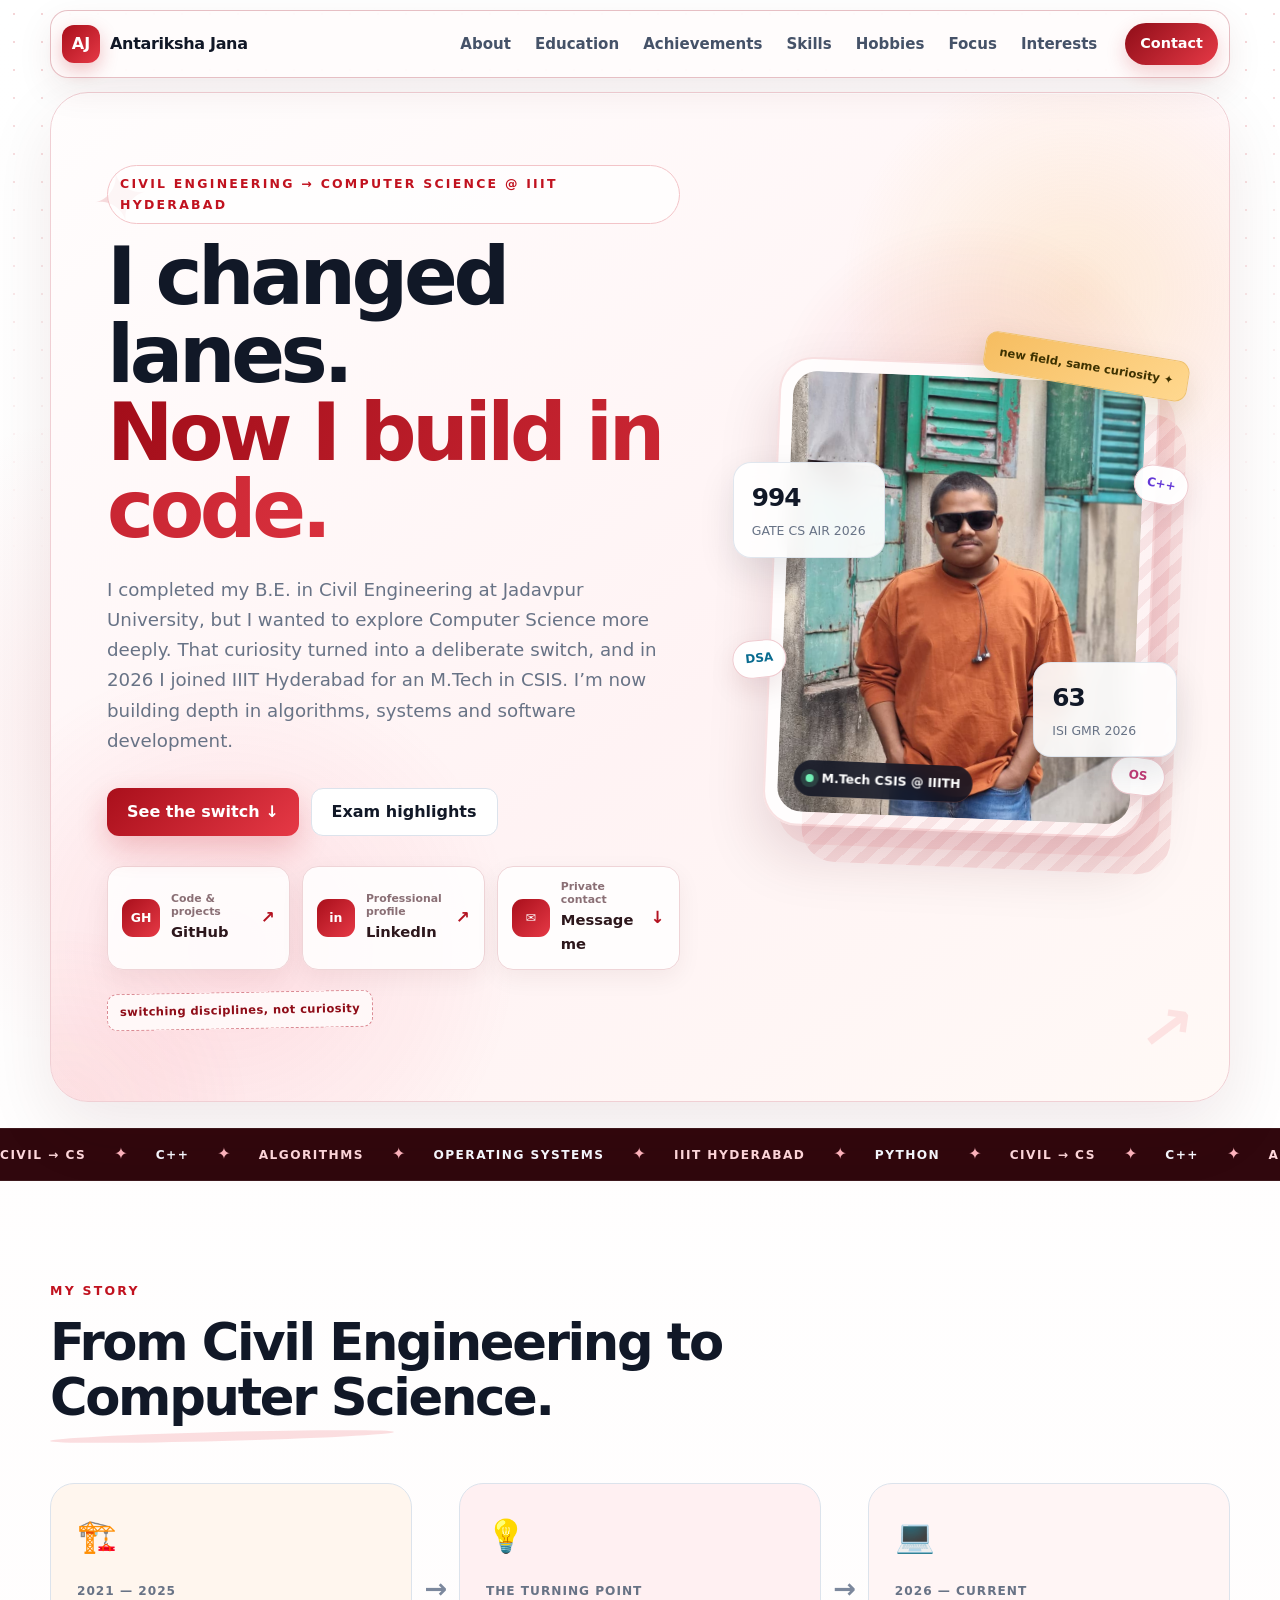
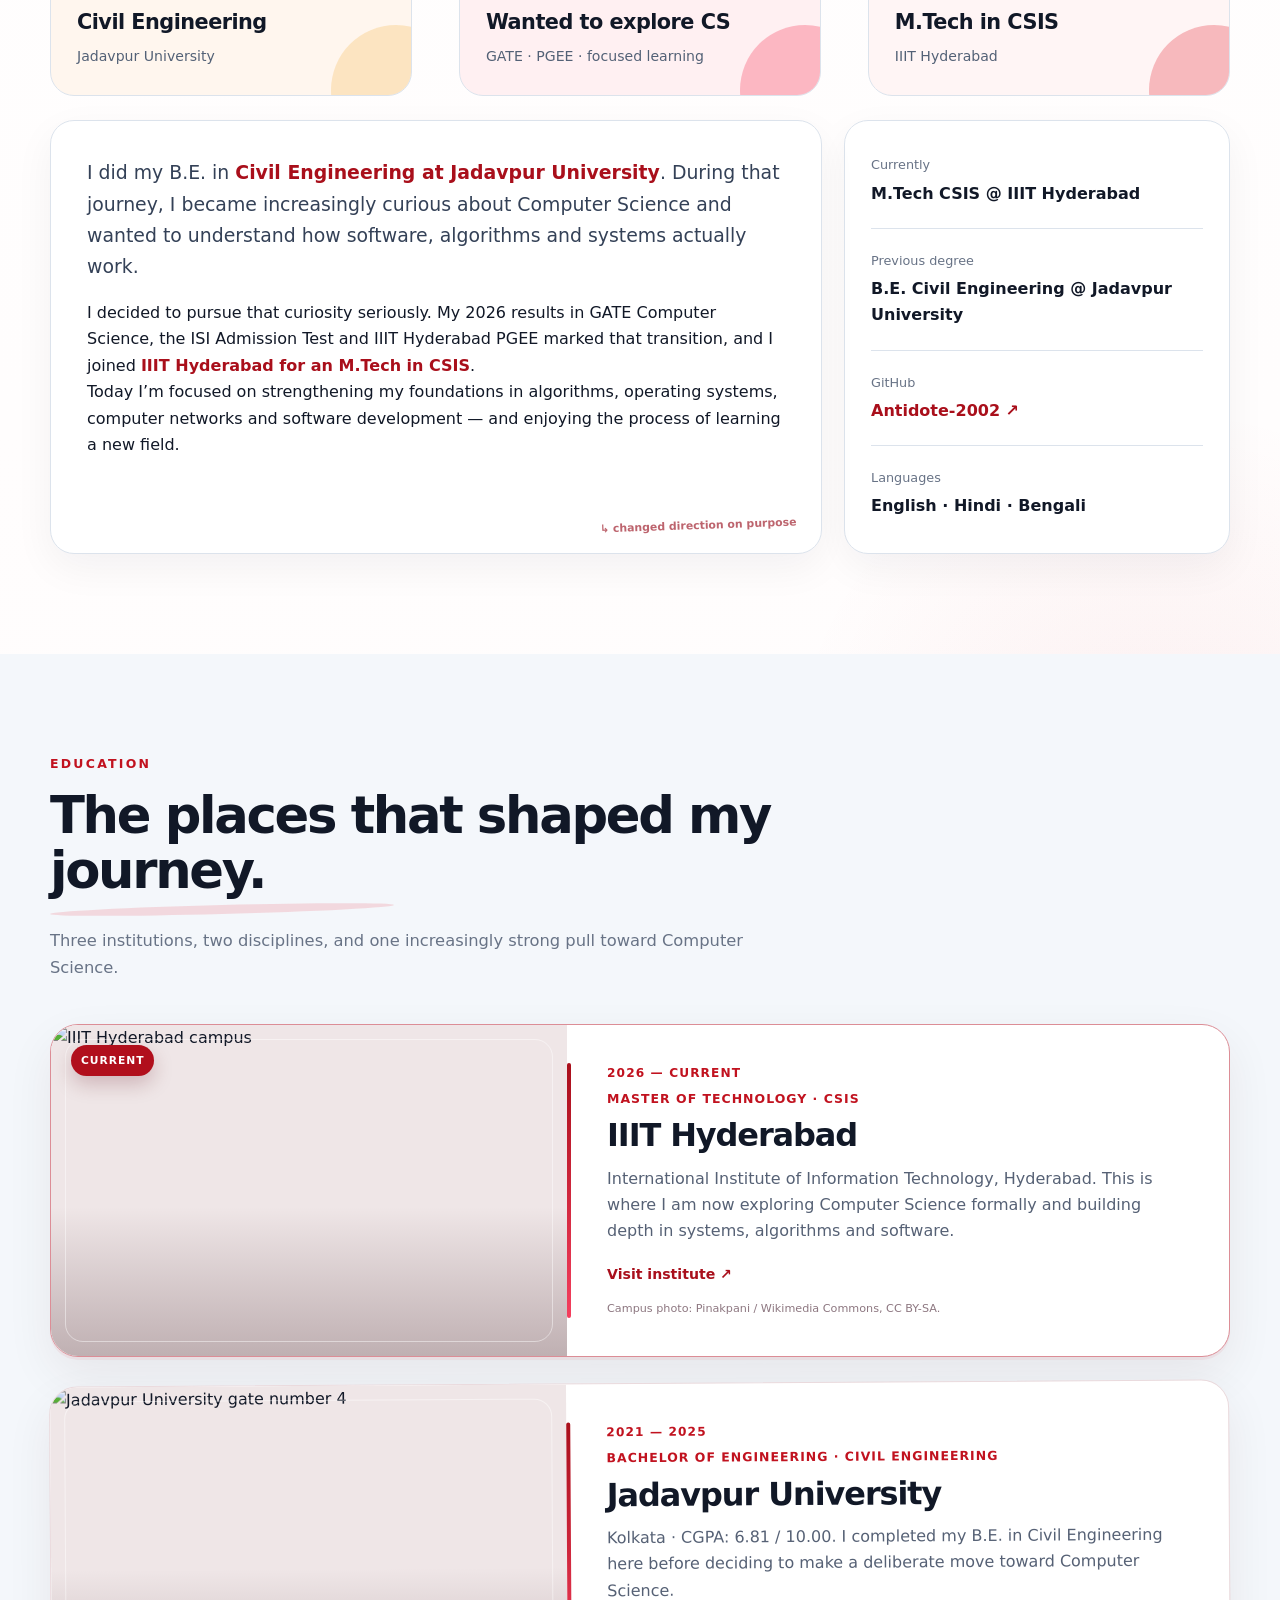
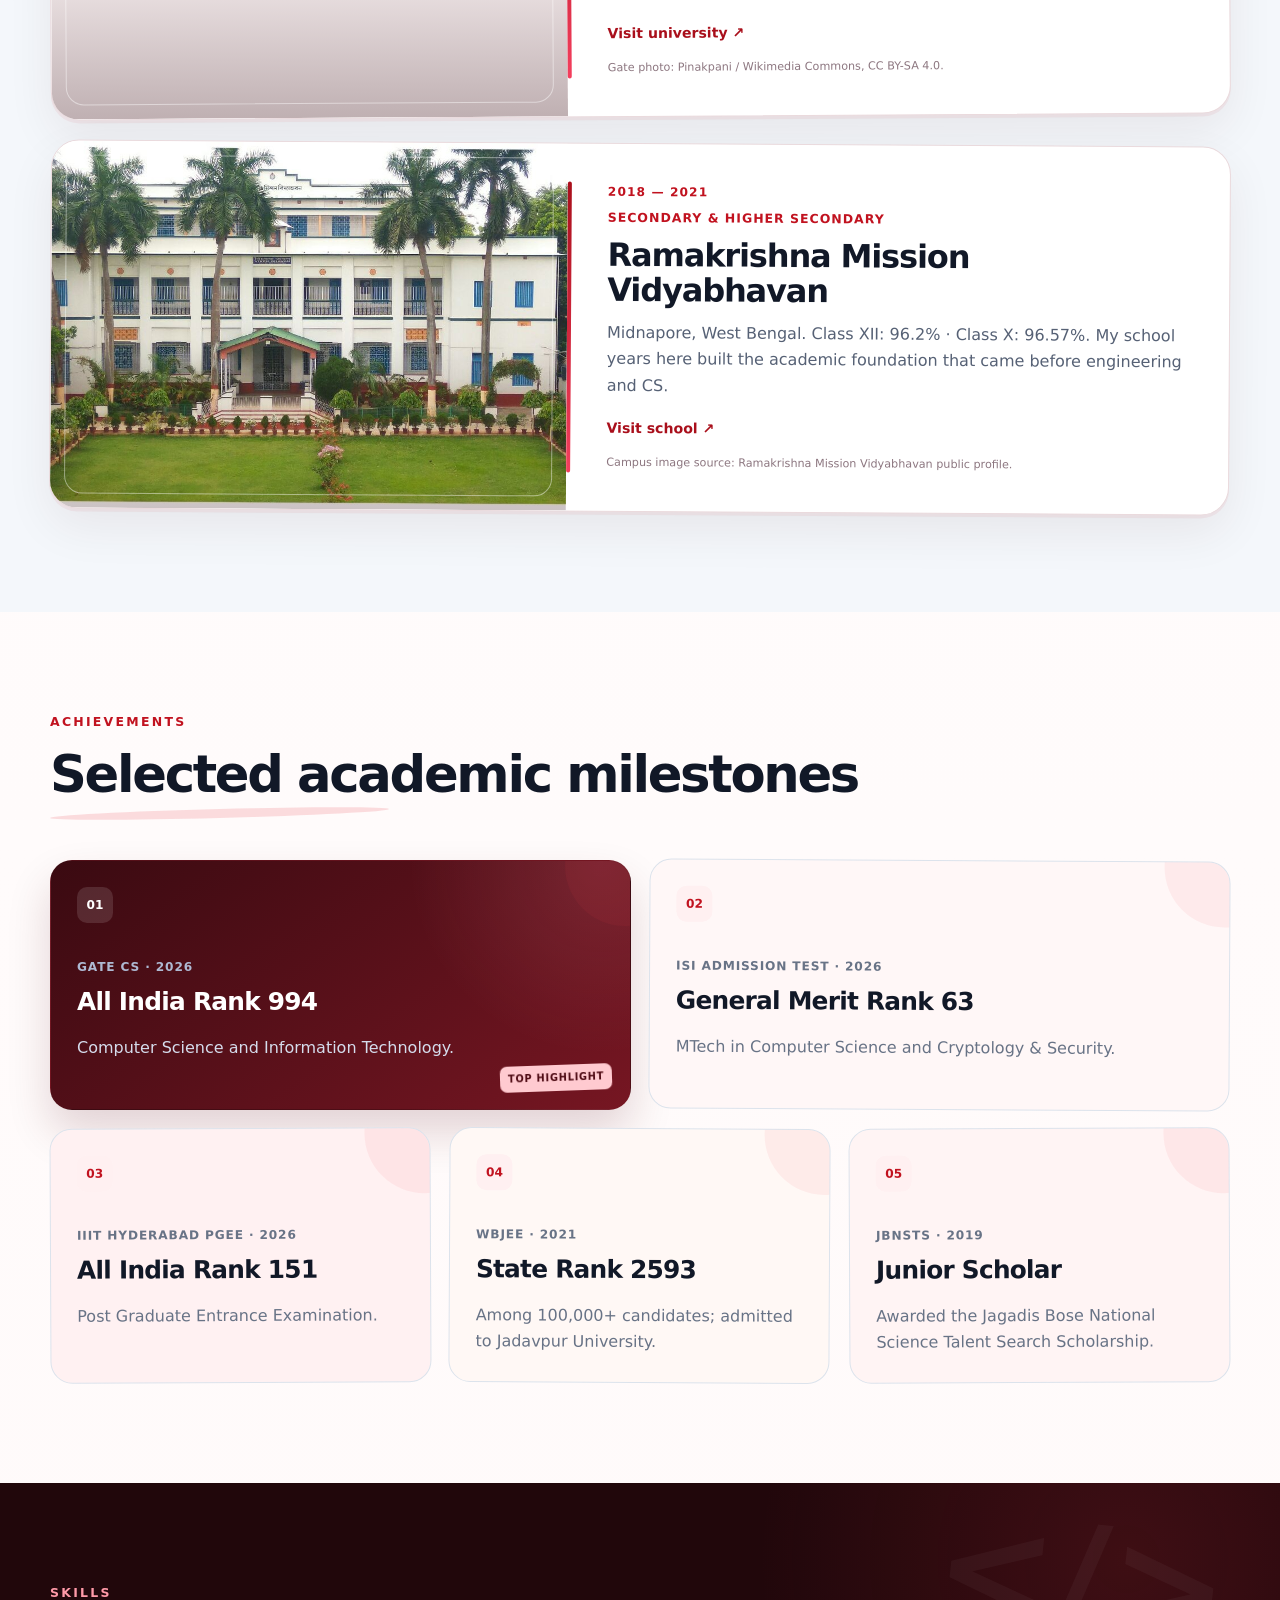
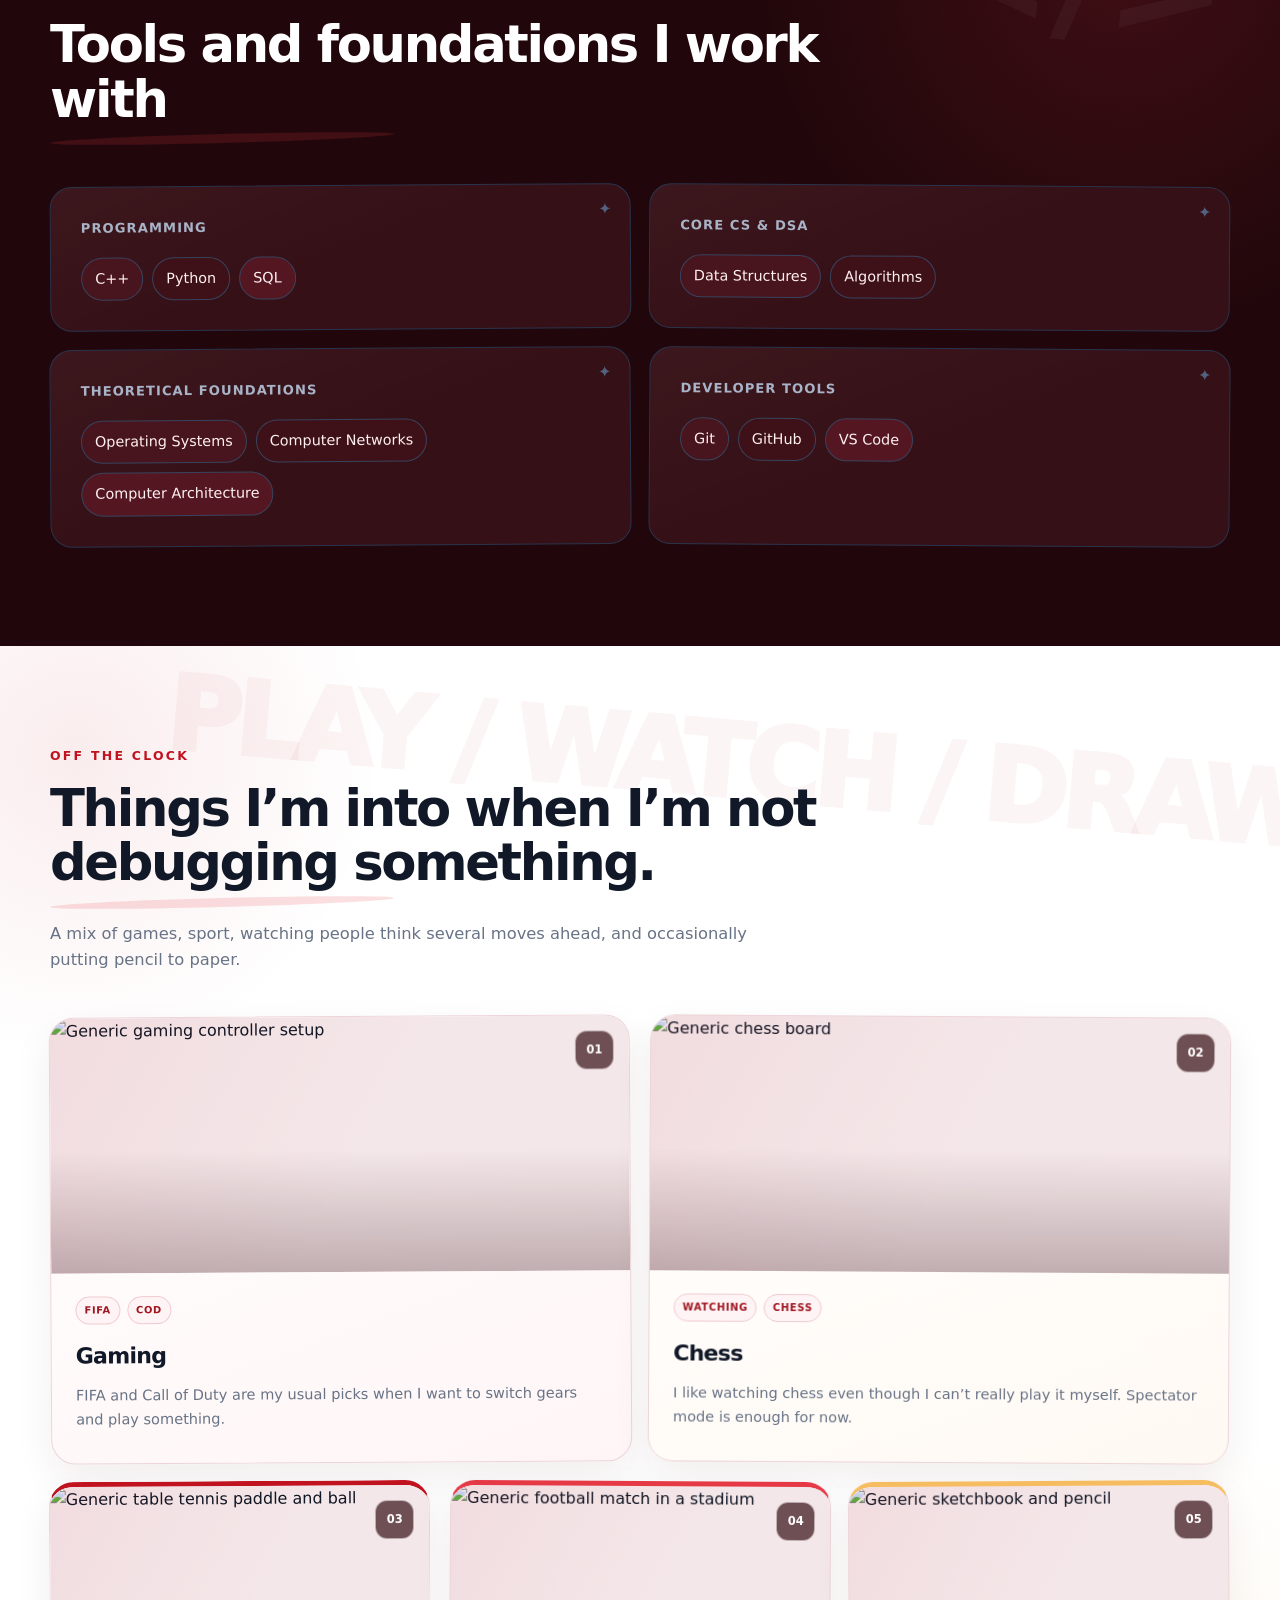
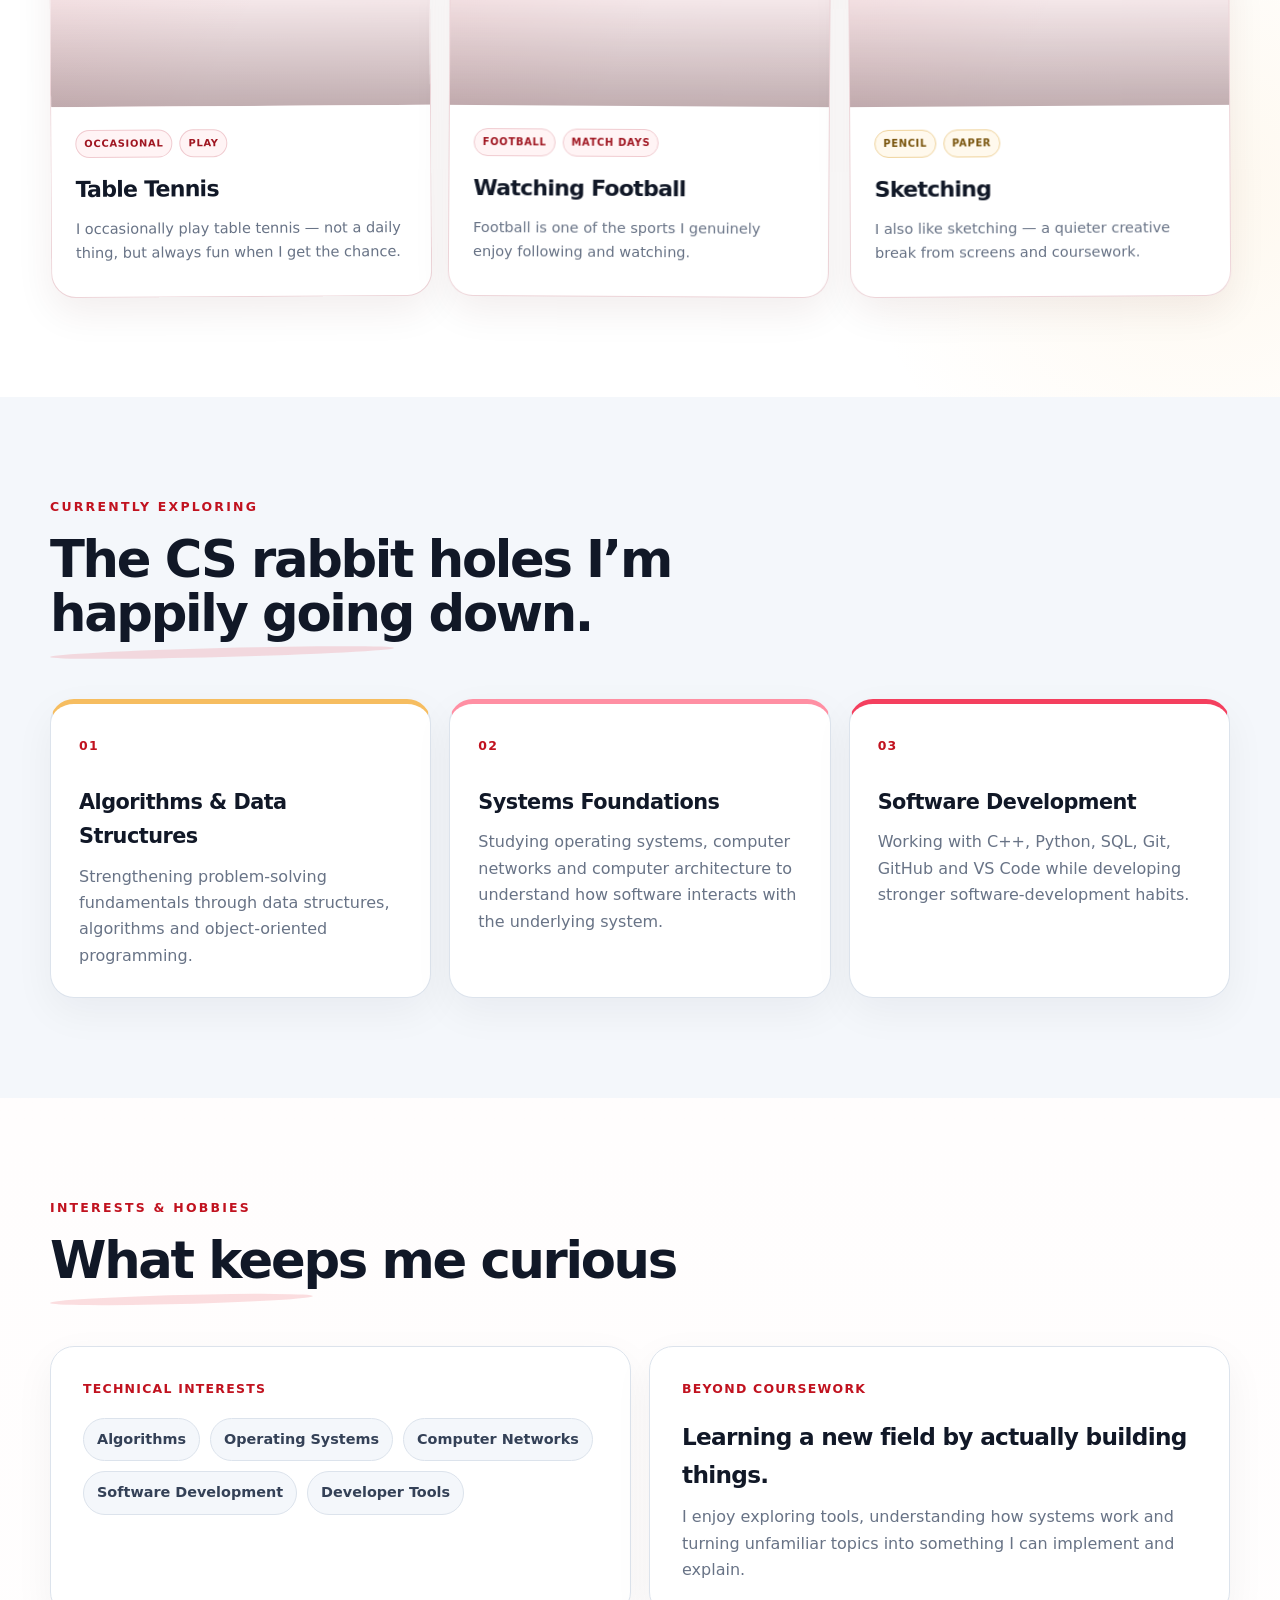
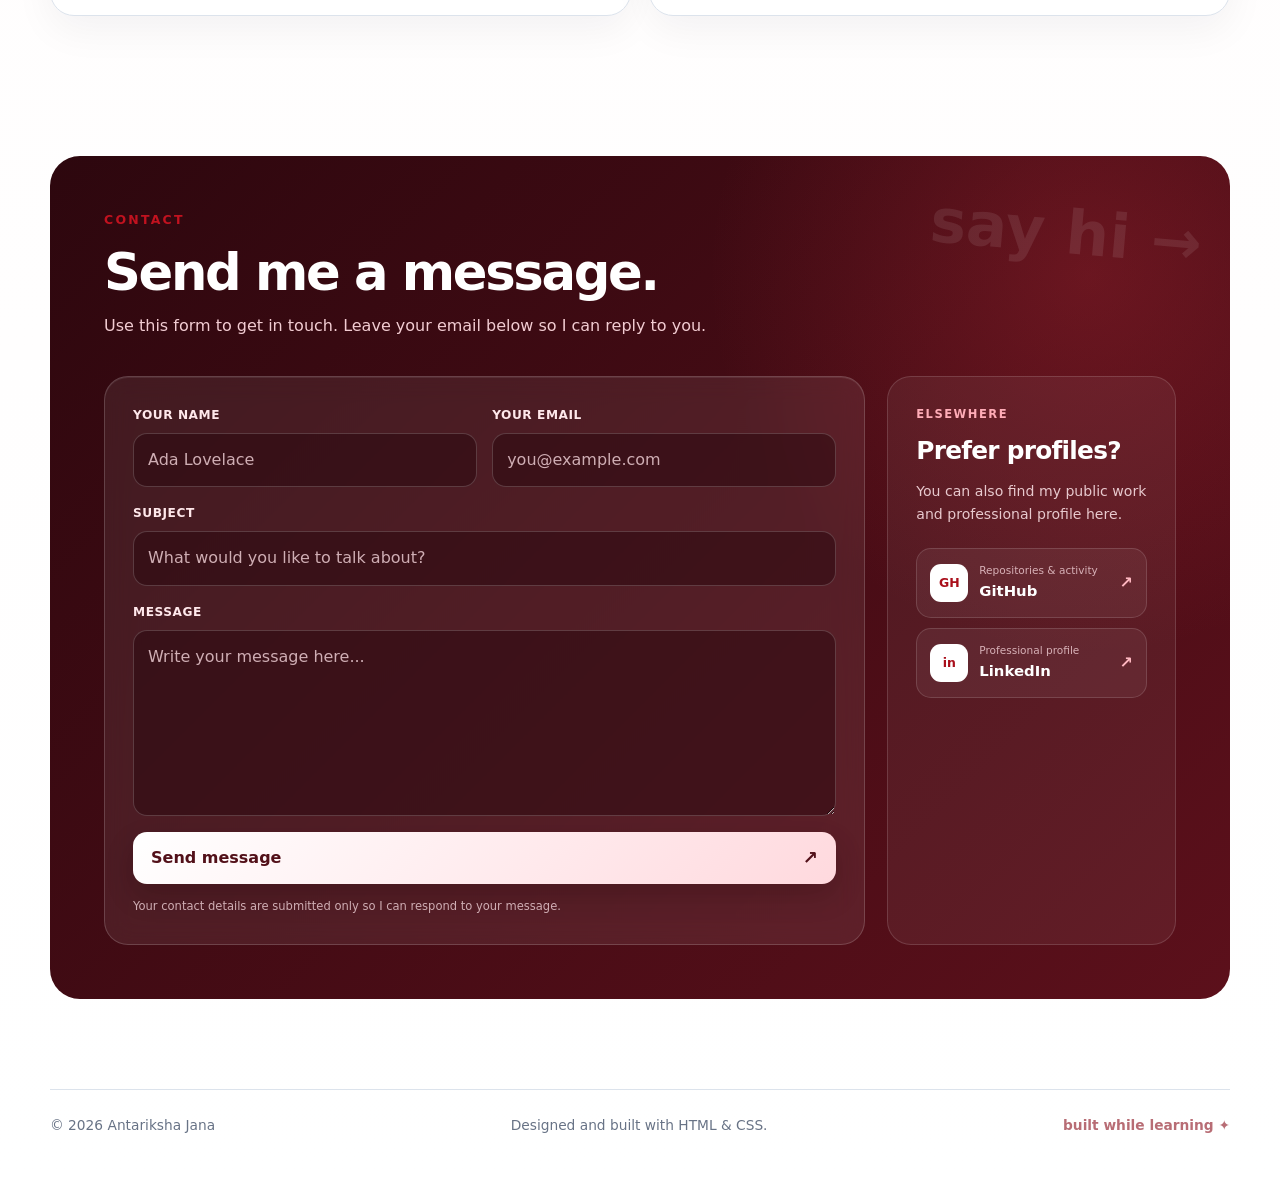
==== commit 2cfb5163: "Fix Ramakrishna Mission campus image" ====
--- a/index.html
+++ b/index.html
@@ -248,7 +248,7 @@
         <article class="alma-card">
           <div class="alma-photo">
             <img
-              src="https://media.licdn.com/dms/image/v2/D4E1BAQEMMtMJJG_XkQ/company-background_10000/company-background_10000/0/1659084020662/rkmvmid_cover?e=2147483647&amp;t=R7lSfInItgJ5_50StDMB-bkvufCzAnFux1R3RFJJMCs&amp;v=beta"
+              src="assets/images/rkmv-campus.jpeg"
               alt="Ramakrishna Mission Vidyabhavan, Midnapore campus"
               loading="lazy">
           </div>
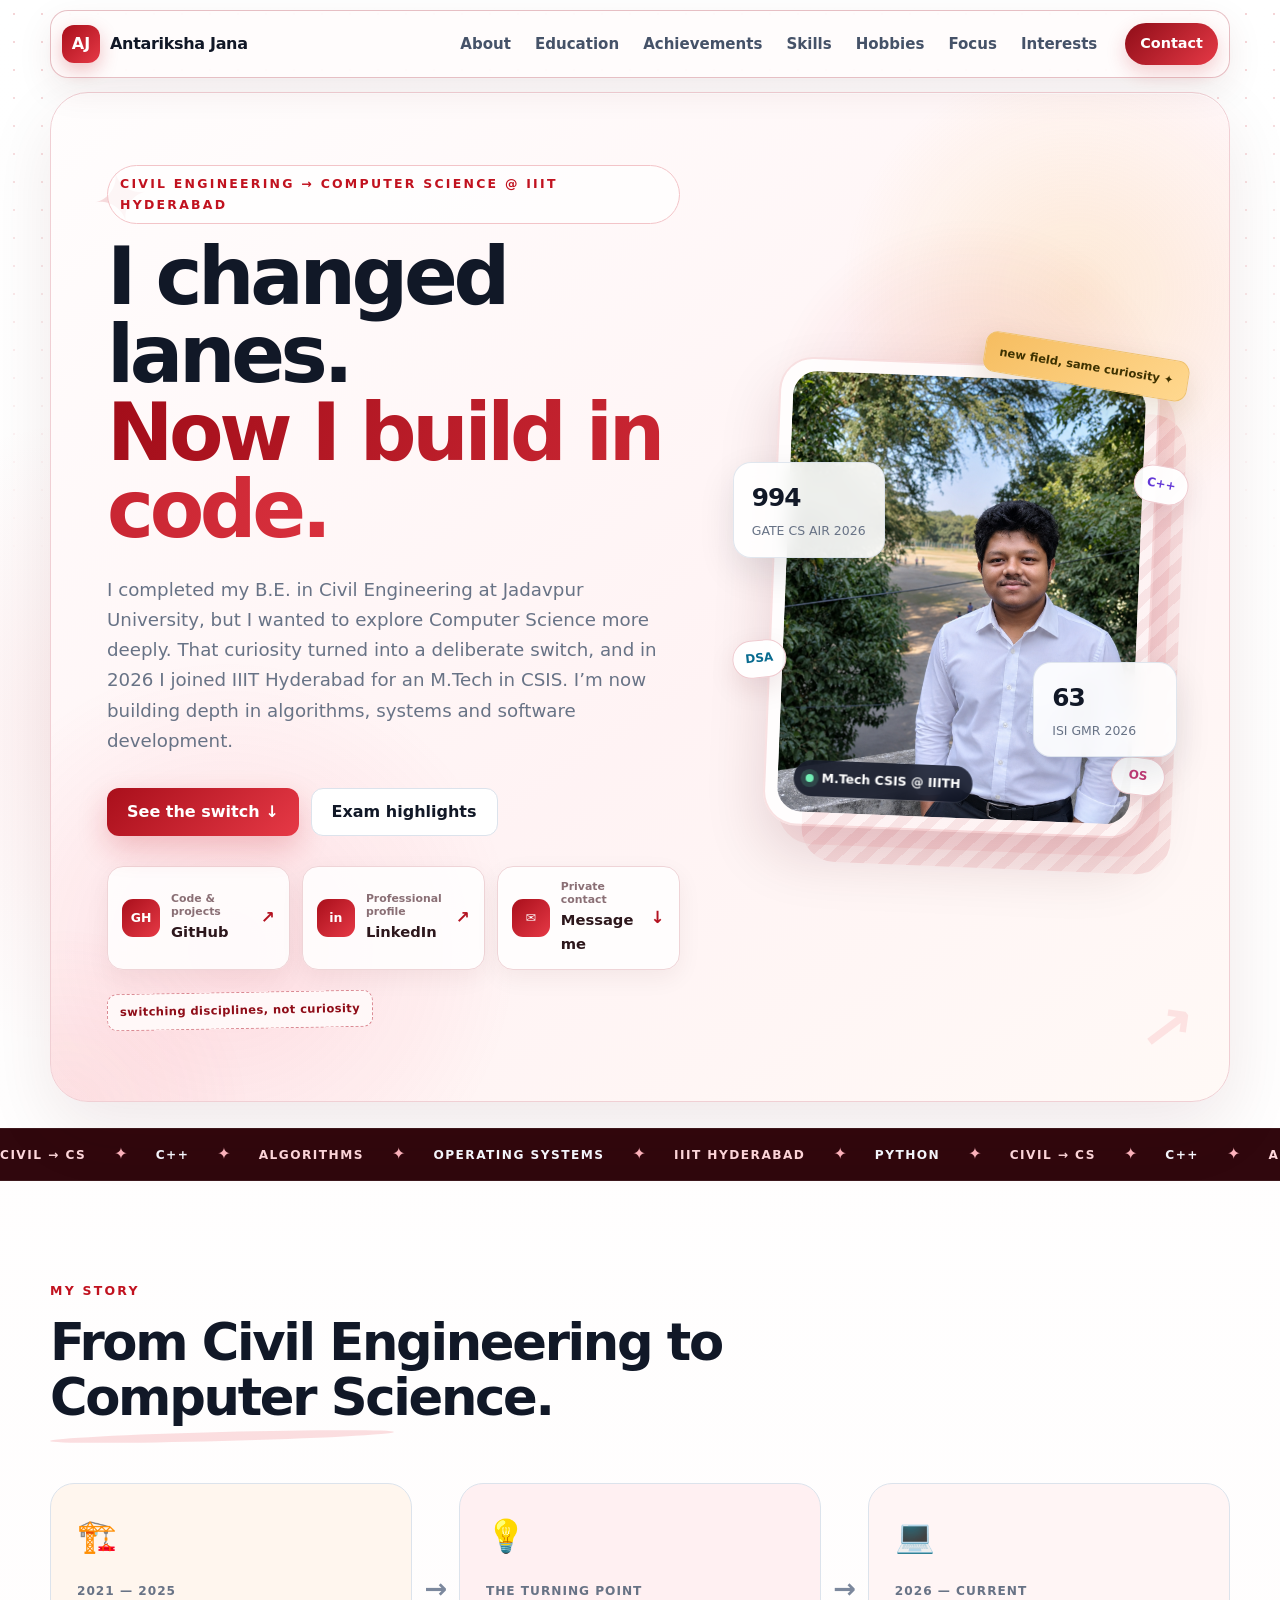
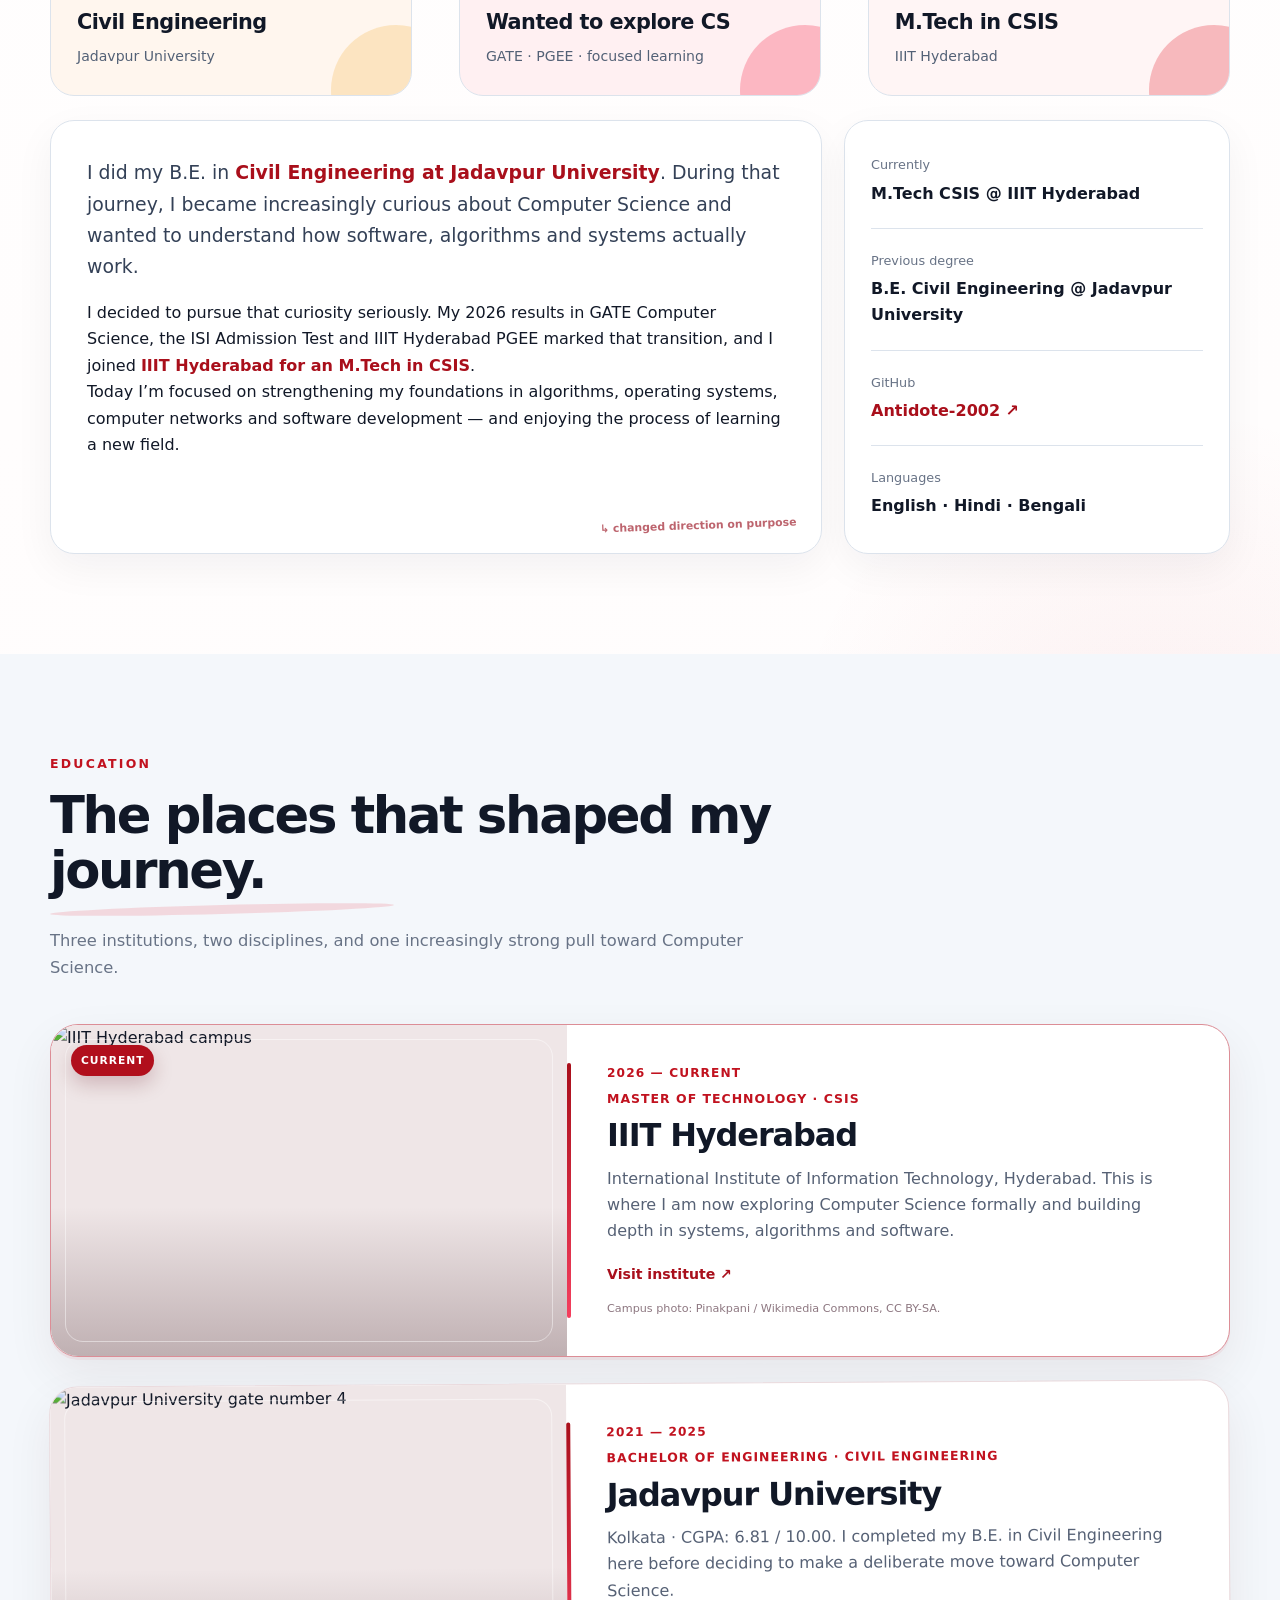
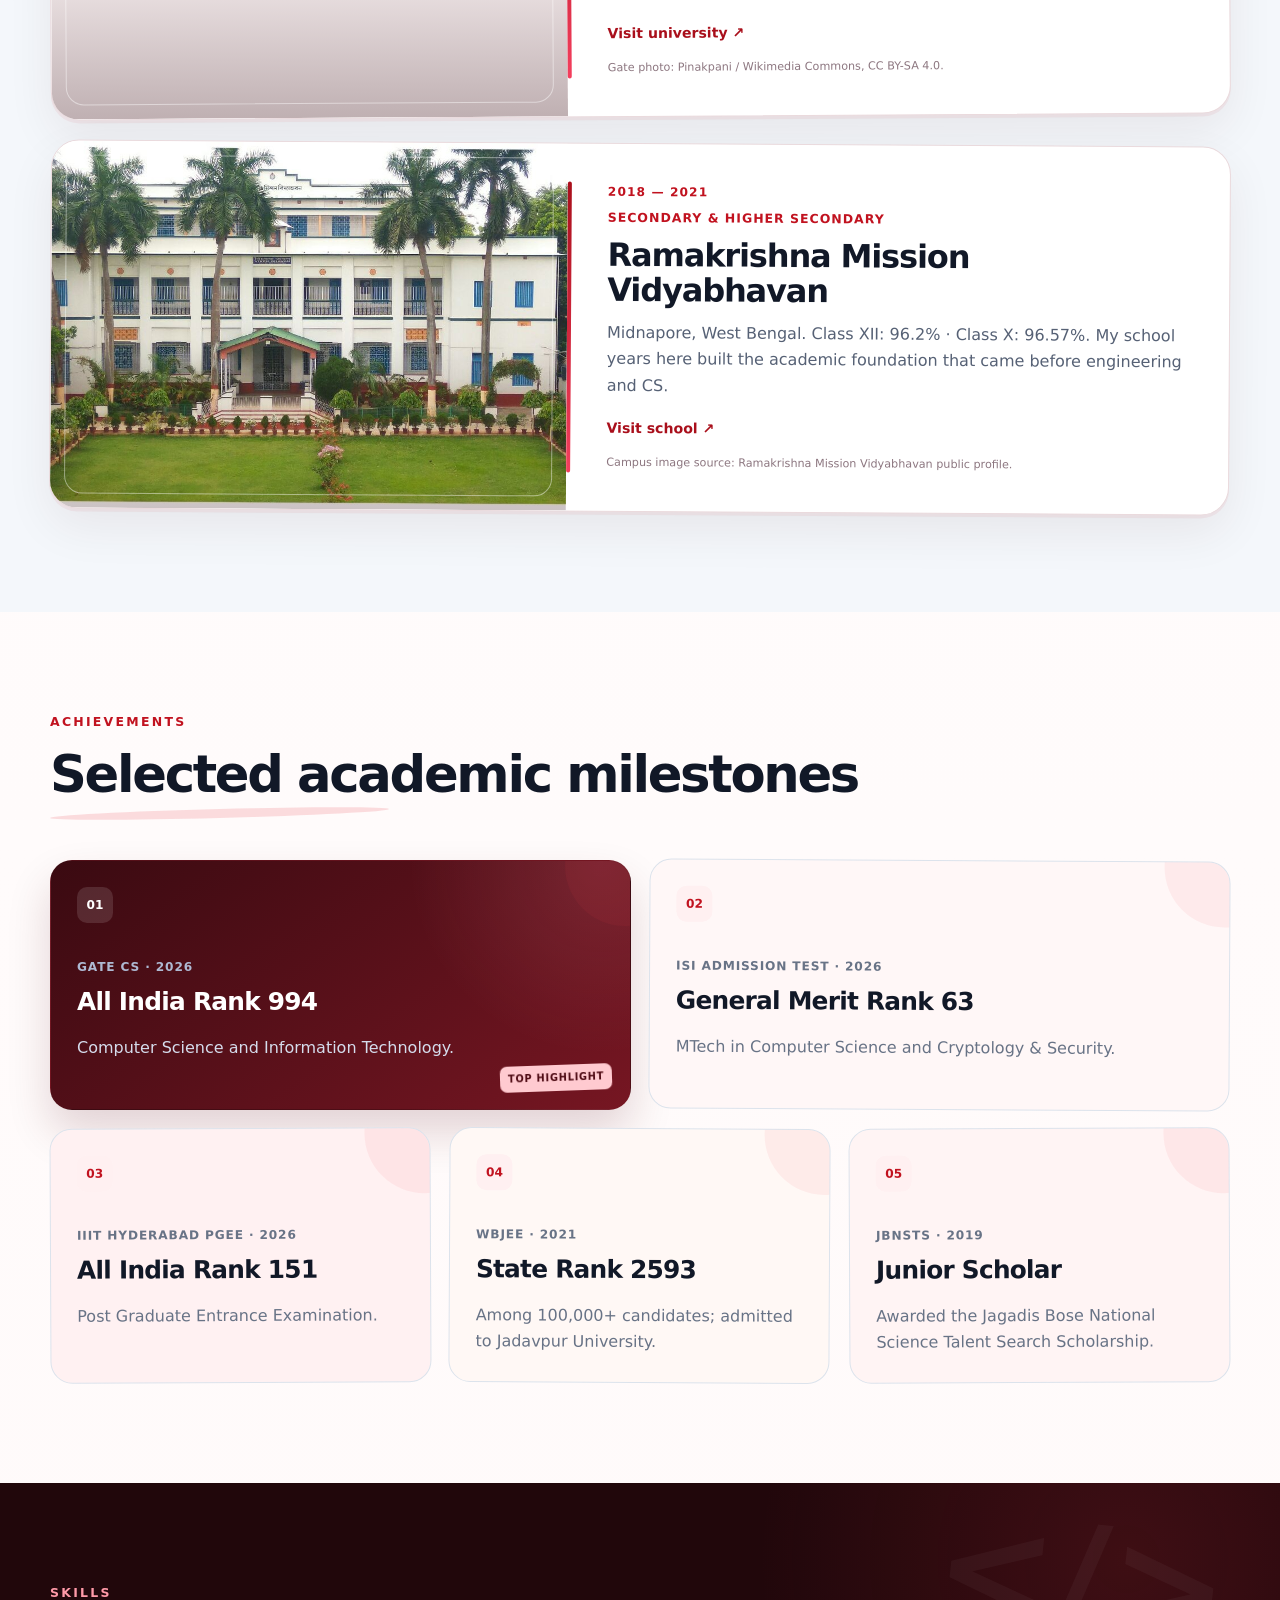
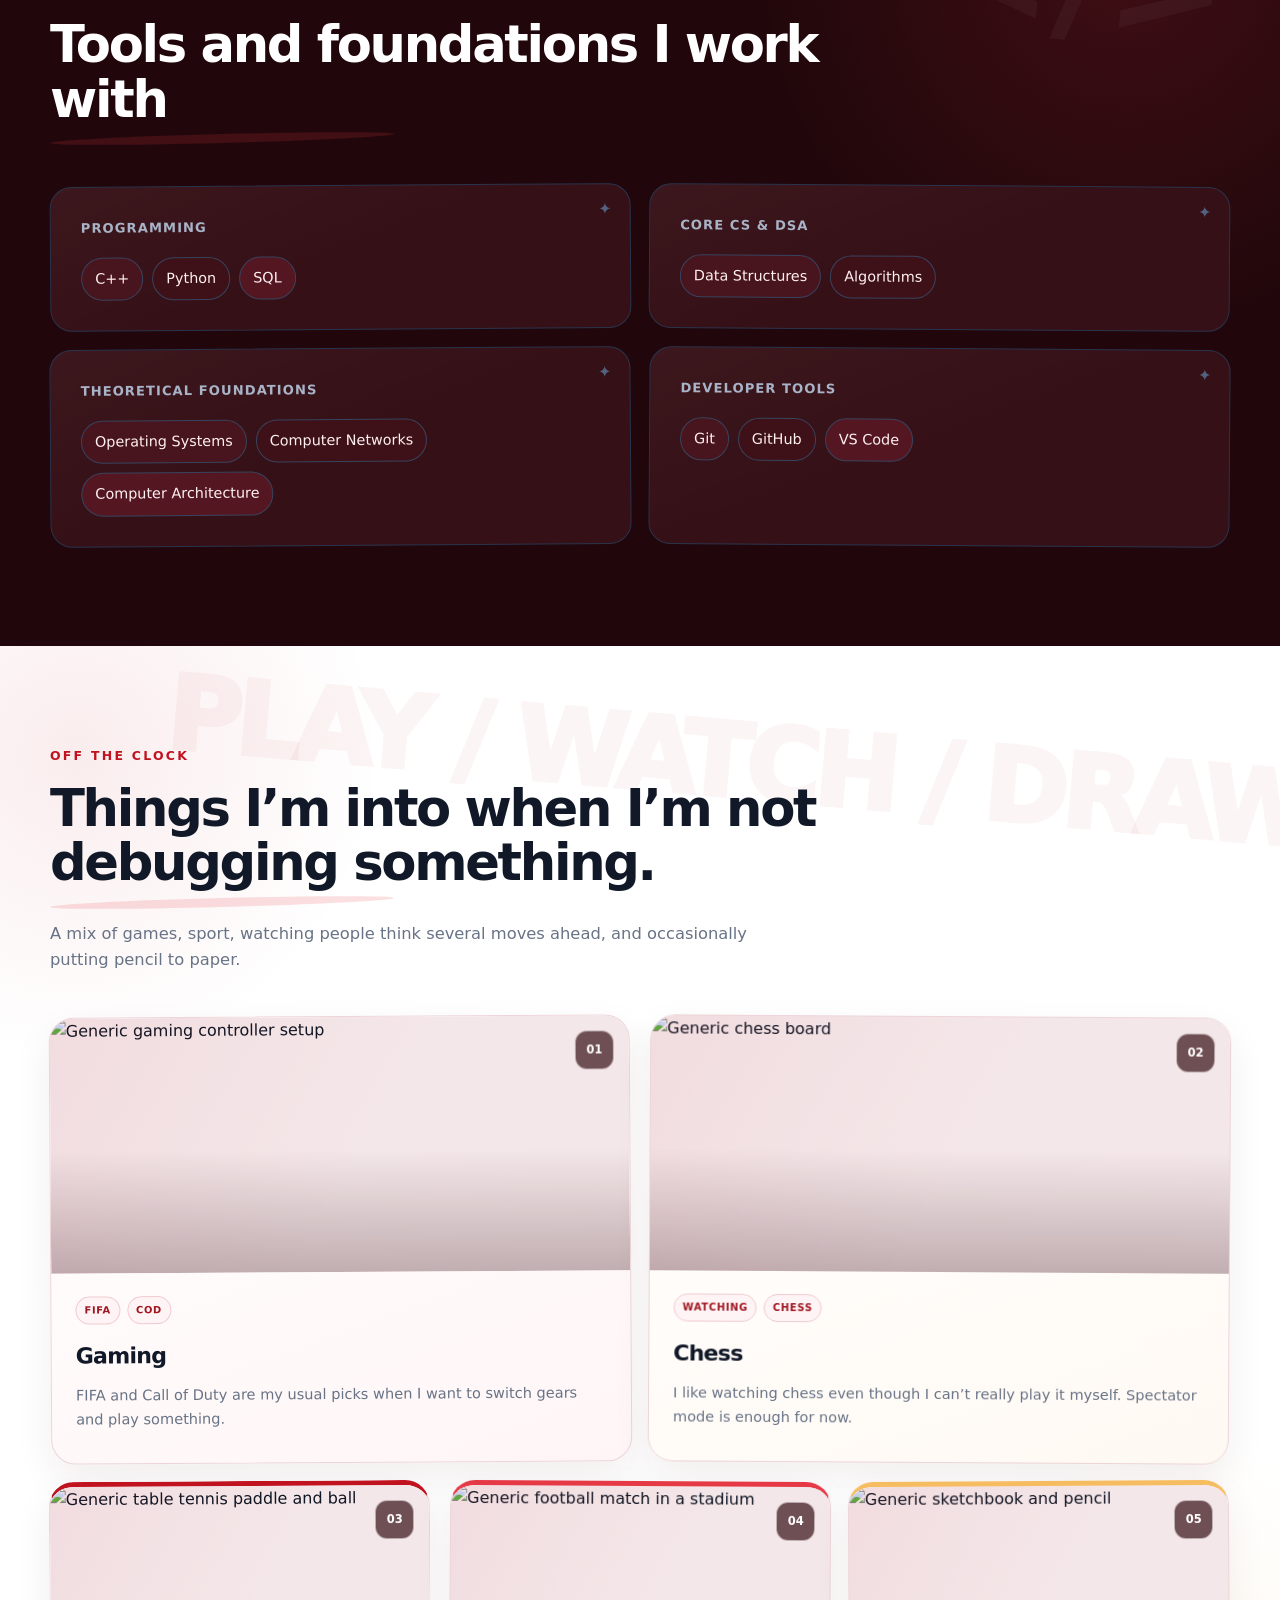
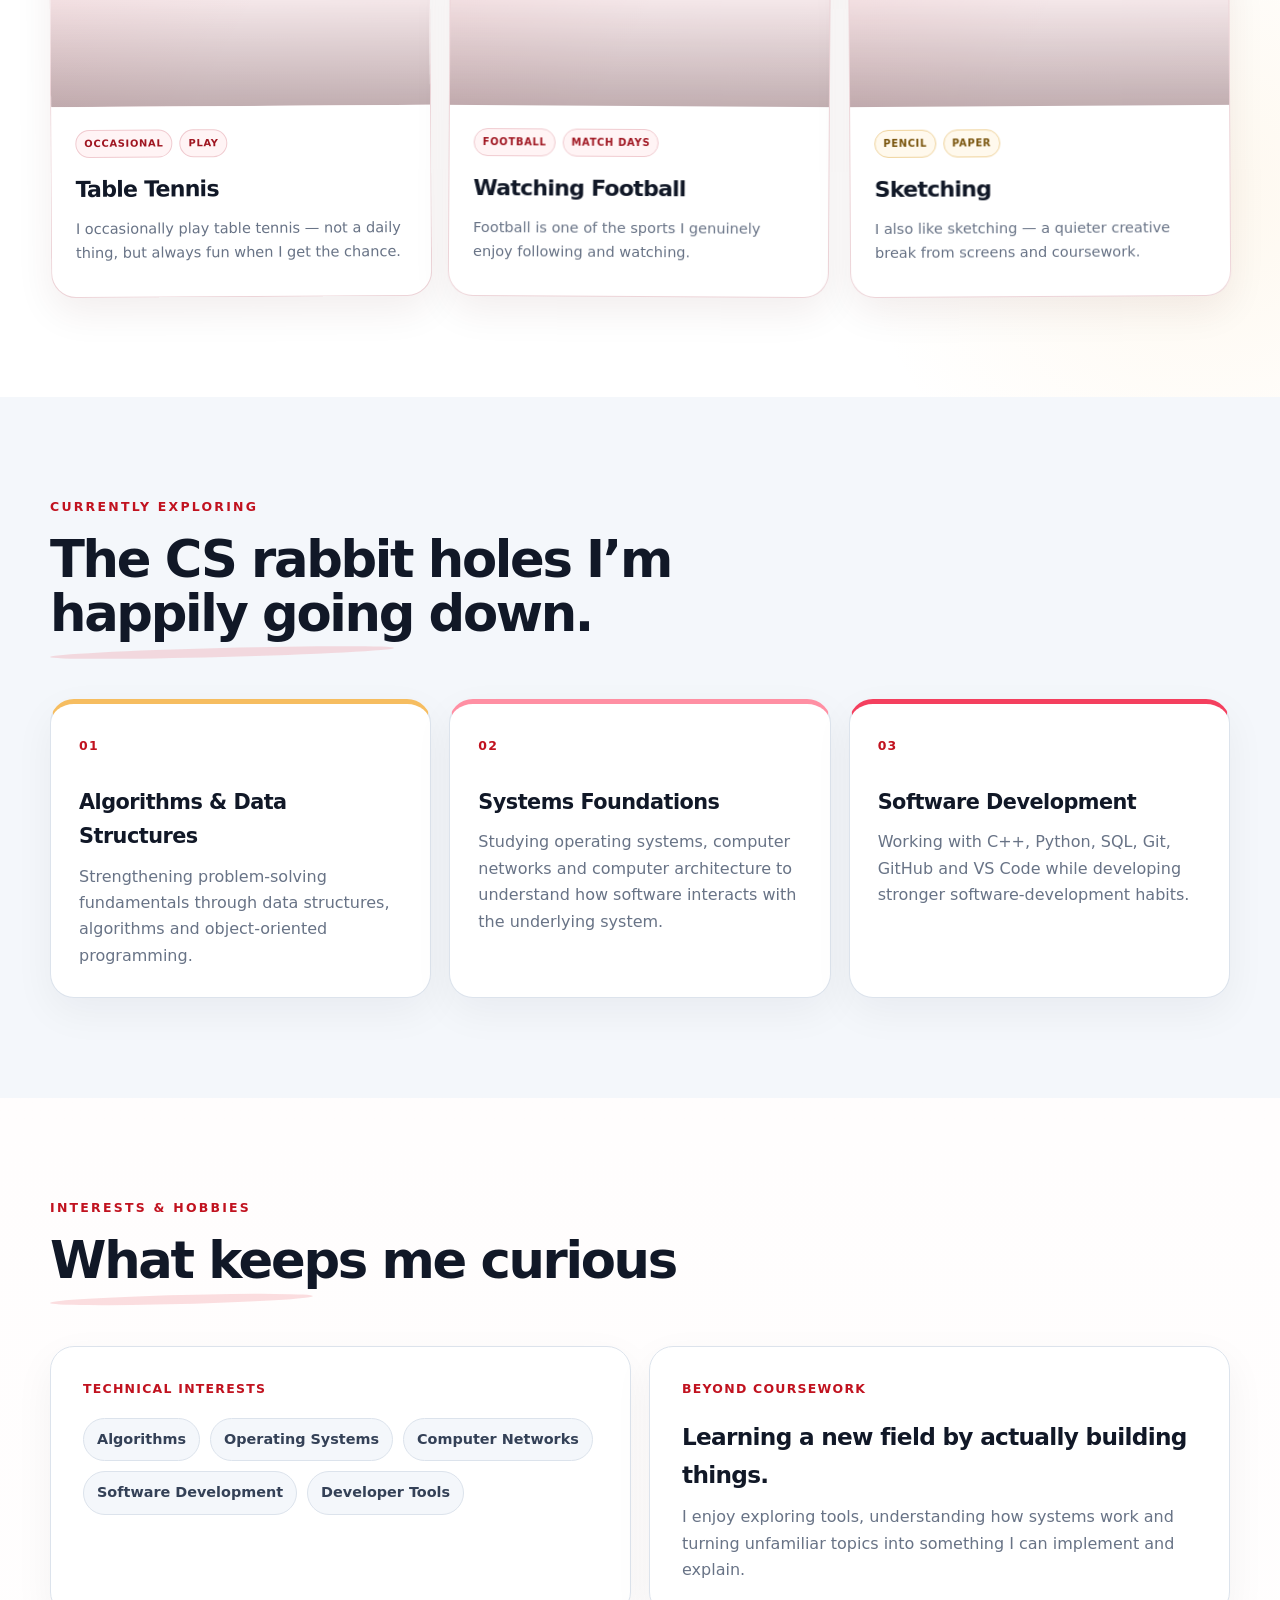
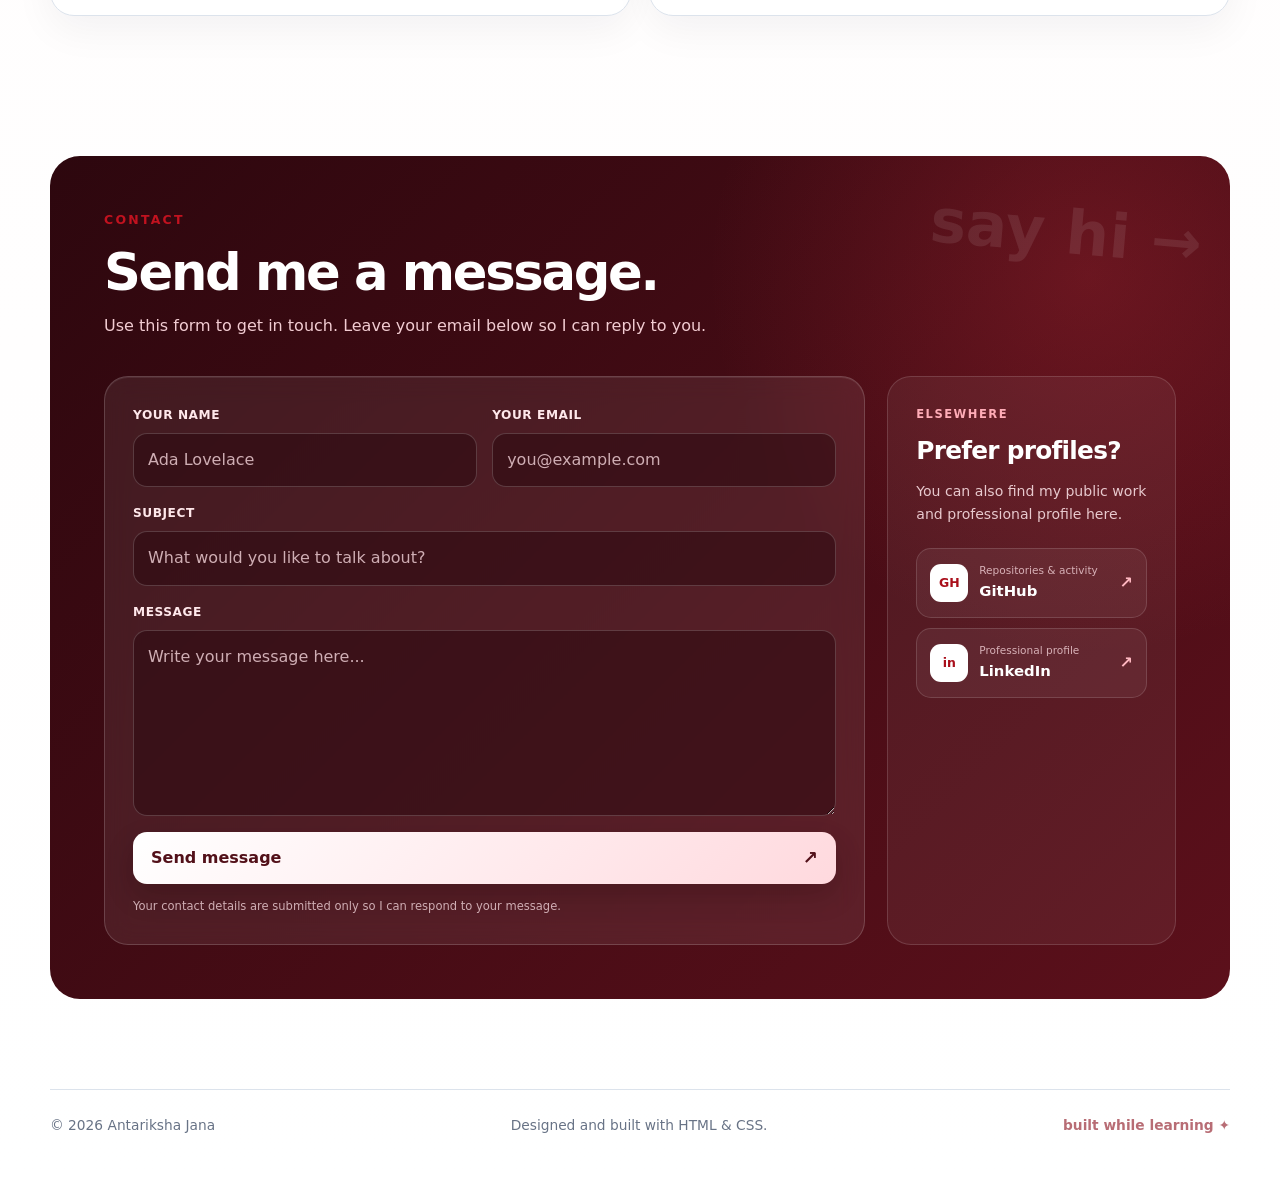
==== commit 83930b0e: "Update professional profile photo" ====
--- a/index.html
+++ b/index.html
@@ -85,7 +85,7 @@
 
       <div class="hero-visual">
         <div class="portrait-frame">
-          <img src="assets/images/profile.jpeg" alt="Portrait of Antariksha Jana">
+          <img src="assets/images/profile.png" alt="Portrait of Antariksha Jana">
           <span class="portrait-badge"><span class="status-dot"></span> M.Tech CSIS @ IIITH</span>
           <span class="orbit-tag orbit-one">C++</span>
           <span class="orbit-tag orbit-two">DSA</span>
